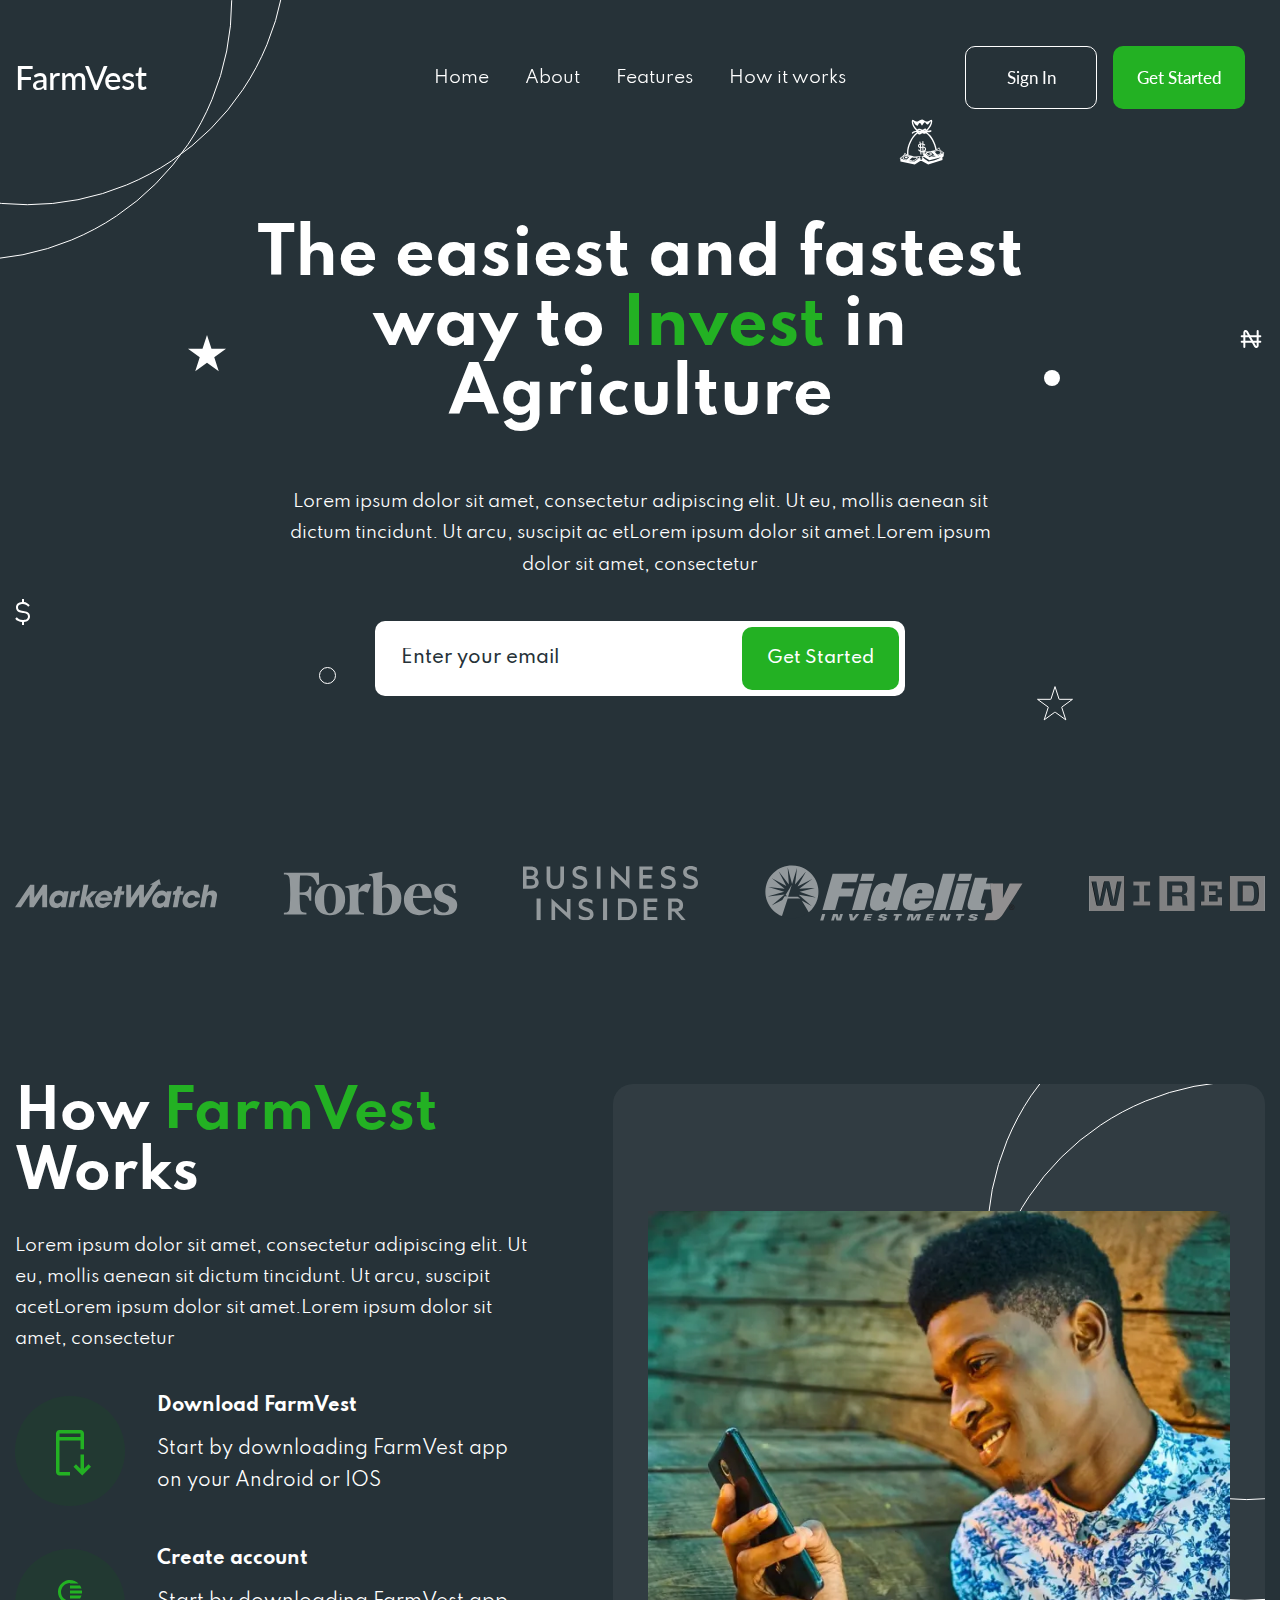
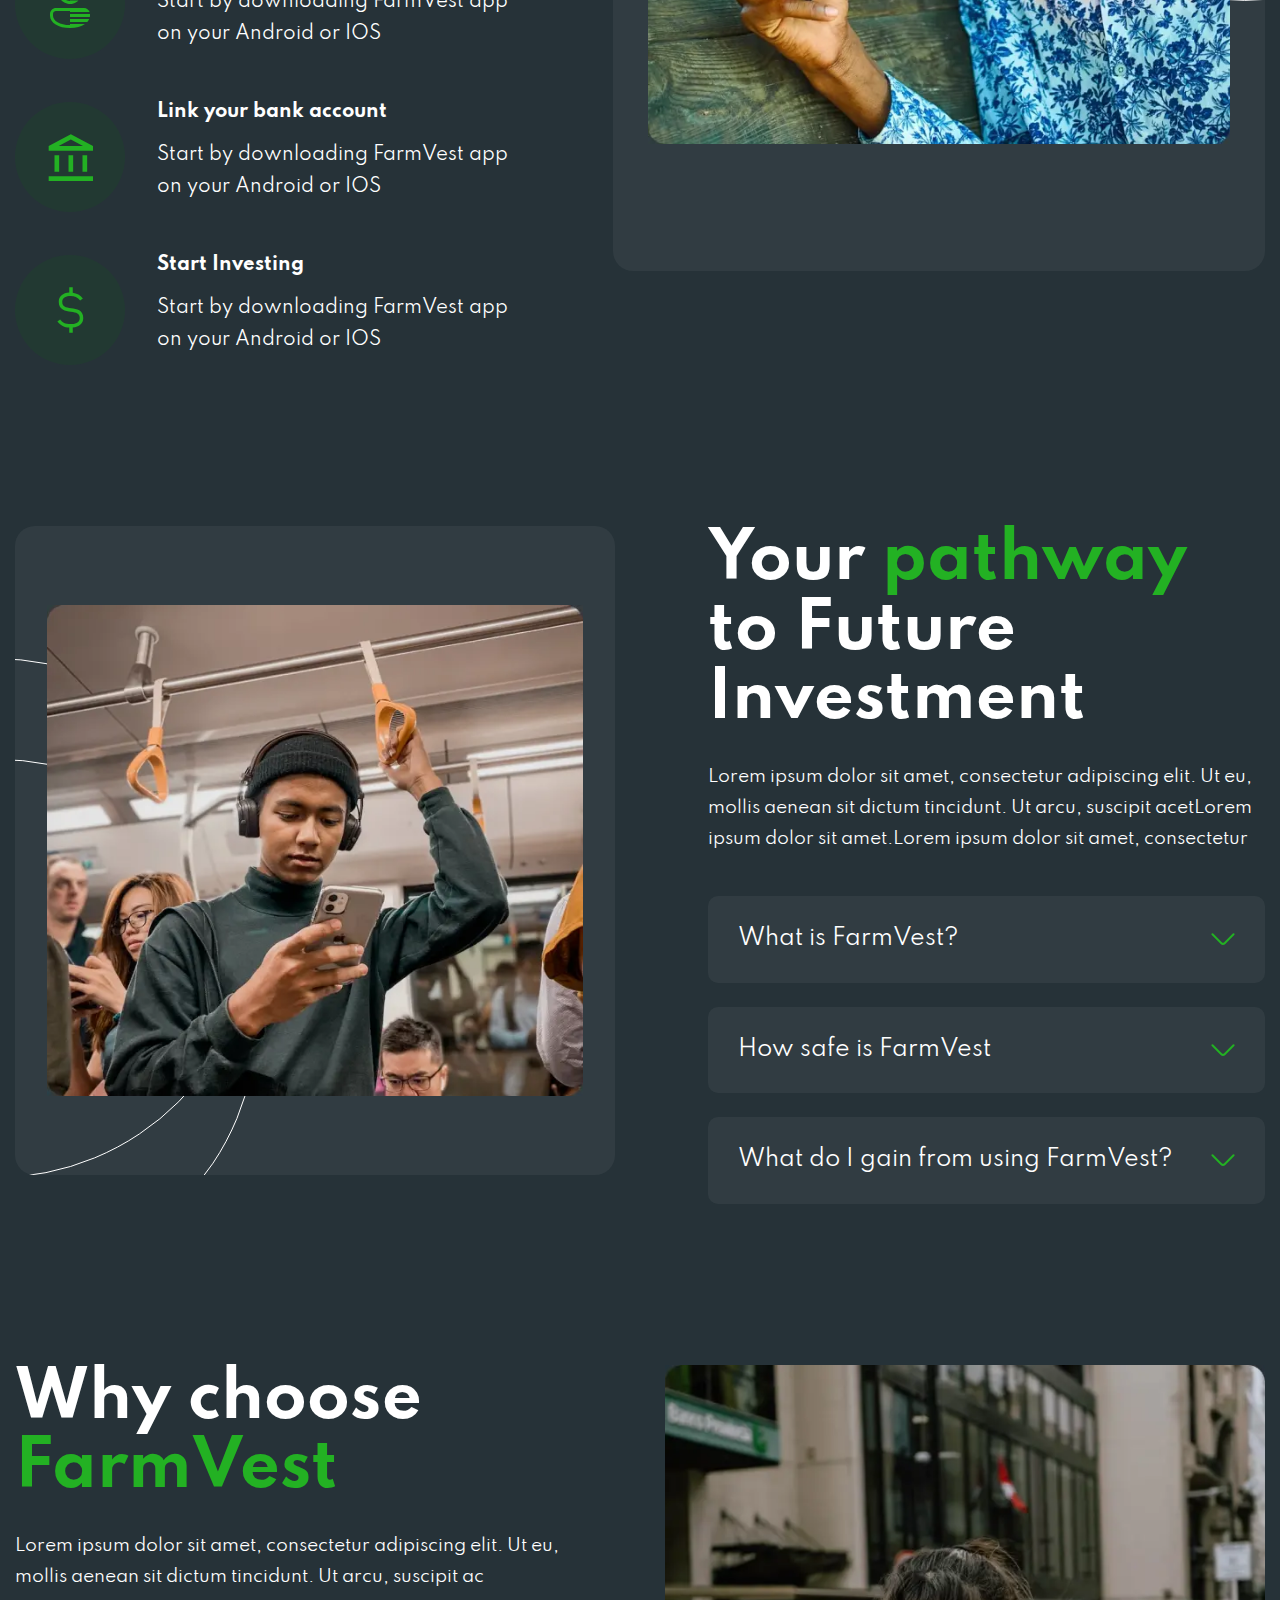
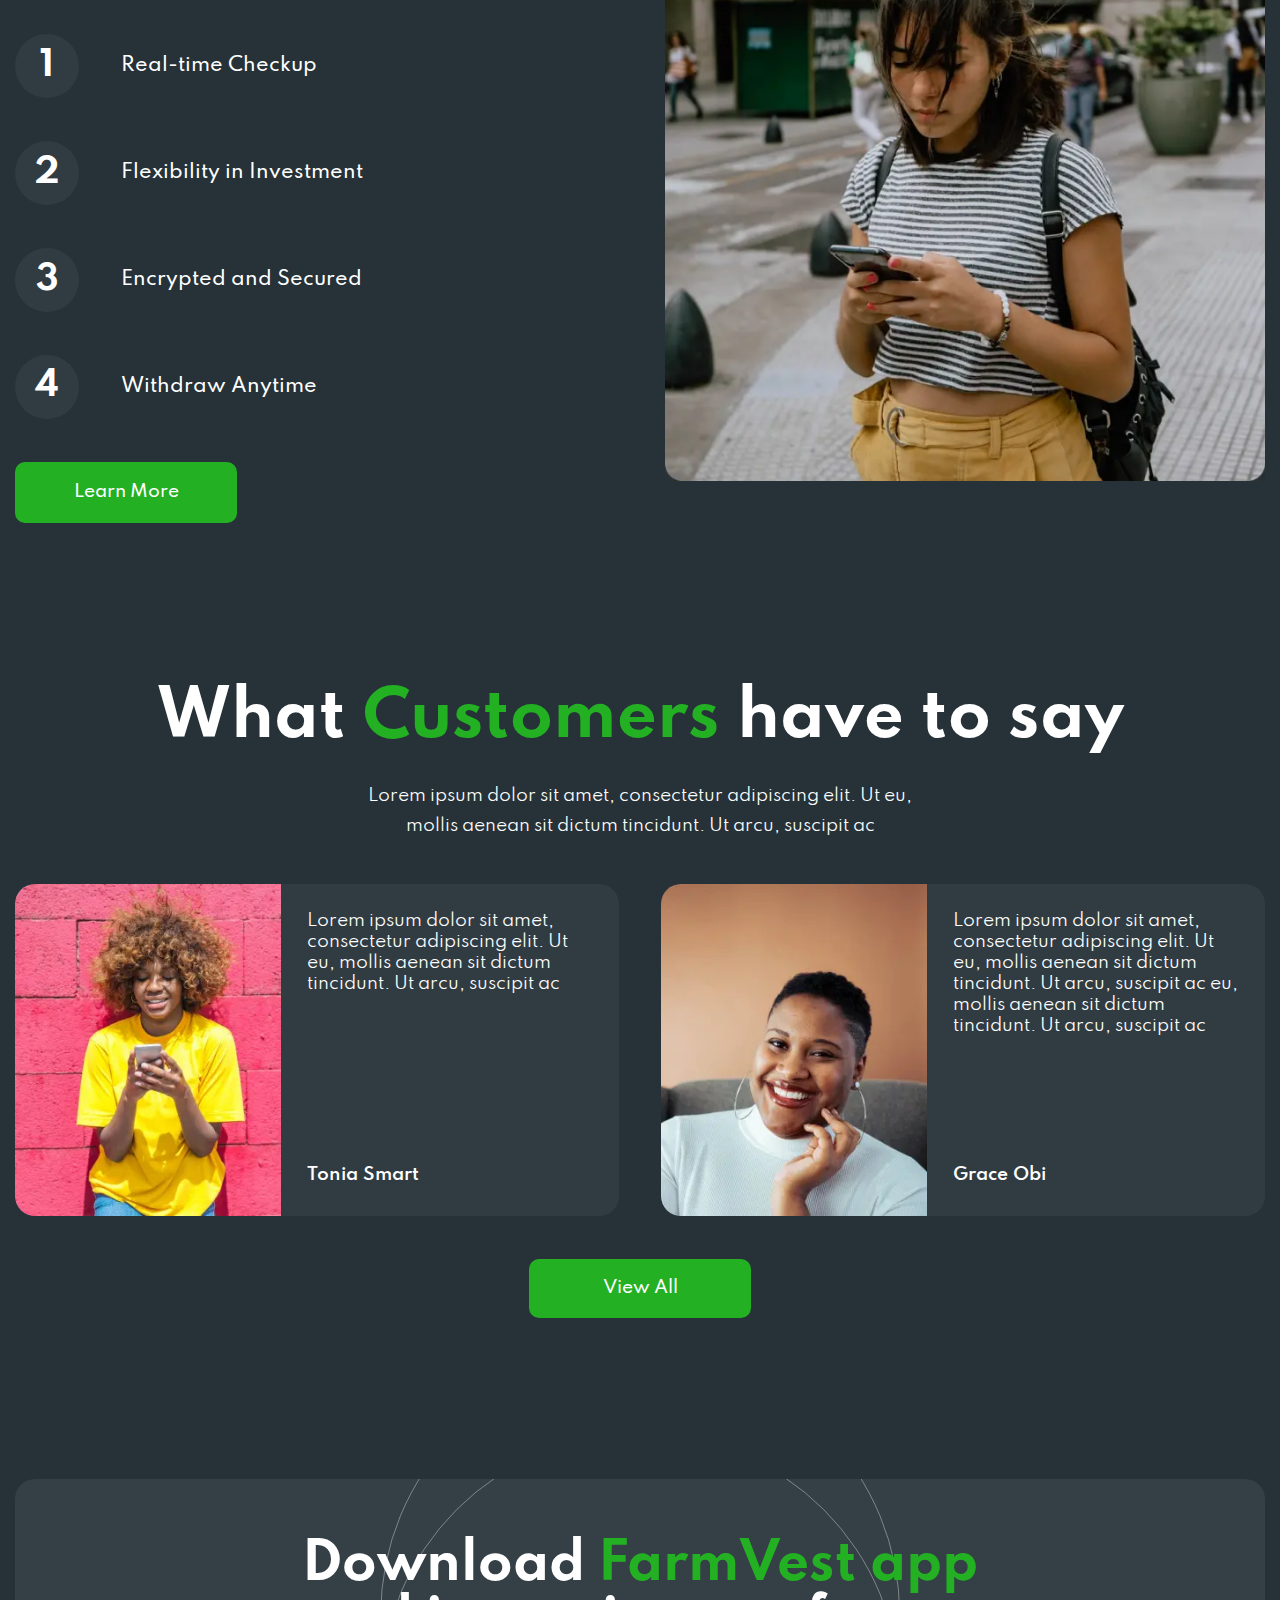
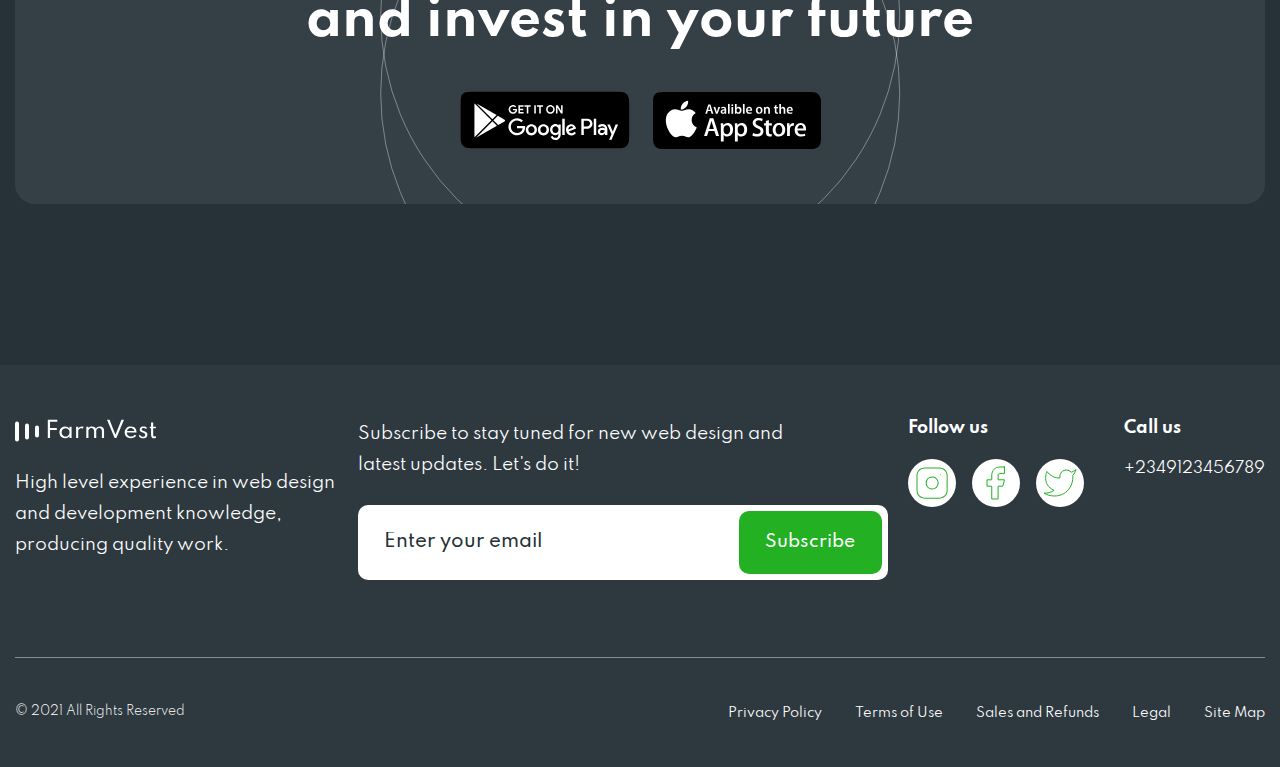
==== home.html @ 4eef8a1d "push site" ====
<!DOCTYPE html>
<html lang="ru">

<head>
	<title>Главная</title>
	<meta charset="UTF-8">
	<meta name="format-detection" content="telephone=no">
	<meta name="theme-color" content="#263238">
	<!-- <link rel="stylesheet" title="theme" href="?_v=20220728124717"> -->
	<link rel="stylesheet" href="css/style.min.css?_v=20220728124717">
	<link rel="shortcut icon" href="">
	<meta name="viewport" content="width=device-width, initial-scale=1.0">
</head>

<body>

	<div class="wrapper">

		<header class="header">
			<div class="header__container-big">
				<a href="" class="header__logo">
					FarmVest
				</a>
				<div class="header__menu menu">
					<nav class="menu__body">
						<ul class="menu__list">
							<li class="menu__item">
								<a href="" class="menu__link">Home</a>
							</li>
							<li class="menu__item">
								<a href="" class="menu__link">About</a>
							</li>
							<li class="menu__item">
								<a href="" class="menu__link">Features</a>
							</li>
							<li class="menu__item">
								<a href="" class="menu__link">How it works</a>
							</li>
						</ul>
					</nav>
				</div>
				<div class="header__actions">
					<button type="button" class="header__button button_transparent">Sign In</button>
					<button type="button" class="header__button button">Get Started</button>
					<button type="button" class="menu__icon icon-menu"><span></span></button>
				</div>
			</div>
		</header>

		<main class="page">
			<section class="page__main main-block">
				<div class="main-block__container-big">
					<div class="main-block__container">
						<div class="main-block__content">
							<h1 class="main-block__title title">The easiest and fastest way to <span>Invest</span> in
								Agriculture</h1>
							<p class="main-block__text text">Lorem ipsum dolor sit amet, consectetur adipiscing elit. Ut eu,
								mollis
								aenean sit dictum tincidunt. Ut arcu, suscipit ac
								etLorem ipsum dolor sit amet.Lorem ipsum dolor sit amet, consectetur</p>
							<div class="main-block__form">
								<form action="#" class="form">
									<input autocomplete="off" type="email" name="form[]" data-error="Error" placeholder="Enter your email" class="form__input">
									<button type="submit" class="form__button button">Get Started</button>
								</form>
							</div>
						</div>
						<div class="main-block__icons icons-main-block">
							<div class="icons-main-block__item icons-main-block__item_1">
								<img src="img/main-block/icons/dollar.svg" alt="icon">
							</div>
							<div class="icons-main-block__item icons-main-block__item_2">
								<img src="img/main-block/icons/star.svg" alt="icon">
							</div>
							<div class="icons-main-block__item icons-main-block__item_3">
								<img src="img/main-block/icons/ellipse.svg" alt="icon">
							</div>
							<div class="icons-main-block__item icons-main-block__item_4">
								<img src="img/main-block/icons/money-bag.svg" alt="icon">
							</div>
							<div class="icons-main-block__item icons-main-block__item_5">
								<img src="img/main-block/icons/ellipse2.svg" alt="icon">
							</div>
							<div class="icons-main-block__item icons-main-block__item_6">
								<img src="img/main-block/icons/star2.svg" alt="icon">
							</div>
							<div class="icons-main-block__item icons-main-block__item_7">
								<img src="img/main-block/icons/currency-naira.svg" alt="icon">
							</div>
						</div>
					</div>
				</div>
			</section>

			<section class="page__partners partners">
				<div class="partners__container-big">
					<div class="partners__container">
						<div class="partners__item">
							<img src="img/main-block/partners/01.svg" alt="partner-1" class="partners__image">
						</div>
						<div class="partners__item">
							<img src="img/main-block/partners/02.svg" alt="partner-2" class="partners__image">
						</div>
						<div class="partners__item">
							<img src="img/main-block/partners/03.svg" alt="partner-3" class="partners__image">
						</div>
						<div class="partners__item">
							<img src="img/main-block/partners/04.svg" alt="partner-4" class="partners__image">
						</div>
						<div class="partners__item">
							<img src="img/main-block/partners/05.svg" alt="partner-5" class="partners__image">
						</div>
					</div>
				</div>
			</section>

			<section class="page__how how">
				<div class="how__container-big">
					<div class="how__container">
						<div class="how__content">
							<h2 class="how__title title">How <span>FarmVest</span> Works</h2>
							<p class="how__text text">Lorem ipsum dolor sit amet, consectetur adipiscing elit. Ut eu, mollis
								aenean sit dictum tincidunt. Ut arcu, suscipit acetLorem ipsum dolor sit amet.Lorem ipsum dolor
								sit
								amet, consectetur</p>
							<div class="how__steps steps-how">
								<div class="steps-how__item">
									<div class="steps-how__icon">
										<img class="steps-how__image" src="img/main-block/how-icons/how-icons-01.svg" alt="">
									</div>
									<div class="steps-how__body">
										<h3 class="steps-how__title">
											Download FarmVest
										</h3>
										<p class="steps-how__text">
											Start by downloading FarmVest app
											on your Android or IOS
										</p>
									</div>
								</div>
								<div class="steps-how__item">
									<div class="steps-how__icon">
										<img class="steps-how__image" src="img/main-block/how-icons/how-icons-02.svg" alt="">
									</div>
									<div class="steps-how__body">
										<h3 class="steps-how__title">
											Create account
										</h3>
										<p class="steps-how__text">
											Start by downloading FarmVest app
											on your Android or IOS
										</p>
									</div>
								</div>
								<div class="steps-how__item">
									<div class="steps-how__icon">
										<img class="steps-how__image" src="img/main-block/how-icons/how-icons-03.svg" alt="">
									</div>
									<div class="steps-how__body">
										<h3 class="steps-how__title">
											Link your bank account
										</h3>
										<p class="steps-how__text">
											Start by downloading FarmVest app
											on your Android or IOS
										</p>
									</div>
								</div>
								<div class="steps-how__item">
									<div class="steps-how__icon">
										<img class="steps-how__image" src="img/main-block/how-icons/how-icons-04.svg" alt="">
									</div>
									<div class="steps-how__body">
										<h3 class="steps-how__title">
											Start Investing
										</h3>
										<p class="steps-how__text">
											Start by downloading FarmVest app
											on your Android or IOS
										</p>
									</div>
								</div>
							</div>
						</div>

						<div class="how__image image-block">
							<div class="image-block__item">
								<picture><source srcset="img/main-block/how-icons/how-card.webp" type="image/webp"><img class="image-block__image" src="img/main-block/how-icons/how-card.jpg" alt="how-immage"></picture>
							</div>
						</div>
					</div>
				</div>
			</section>


			<section class="page__pathway pathway">
				<div class="pathway__container-big">
					<div class="pathway__container">

						<div class="pathway__image image-block-2">
							<div class="image-block-2__item">
								<picture><source srcset="img/main-block/pathway/pathway-card.webp" type="image/webp"><img class="image-block-2__image" src="img/main-block/pathway/pathway-card.jpg" alt="pathway-immage"></picture>
							</div>
						</div>

						<div class="pathway__content">
							<h2 class="pathway__title title">Your <span>pathway</span> to Future Investment</h2>
							<p class="pathway__text text">Lorem ipsum dolor sit amet, consectetur adipiscing elit. Ut eu,
								mollis
								aenean sit dictum tincidunt. Ut arcu, suscipit acetLorem ipsum dolor sit amet.Lorem ipsum dolor
								sit
								amet, consectetur</p>
							<div class="pathway__spollers spollers-pathway">

								<div class="spollers-pathway__item">
									<button type="button" class="spollers-pathway__title">What is FarmVest?</button>
									<div class="spollers-pathway__body">
										Lorem ipsum dolor, sit amet consectetur adipisicing elit. Aperiam ratione enim
										perspiciatis incidunt repudiandae distinctio eos laboriosam sapiente earum ipsum deserunt
										tempora, quia quam omnis beatae dolorum reprehenderit iste laudantium. Lorem ipsum dolor, sit amet consectetur adipisicing elit. Ratione obcaecati sequi in ut illo modi enim expedita explicabo quisquam fuga adipisci ullam provident sapiente, commodi quibusdam! Rerum voluptates at natus?
									</div>
								</div>

								<div class="spollers-pathway__item">
									<button type="button" class="spollers-pathway__title">How safe is
										FarmVest</button>
									<div class="spollers-pathway__body">
										Lorem ipsum dolor, sit amet consectetur adipisicing elit. Aperiam ratione enim
										perspiciatis incidunt repudiandae distinctio eos laboriosam sapiente earum ipsum deserunt
										tempora, quia quam omnis beatae dolorum reprehenderit iste laudantium.
									</div>
								</div>

								<div class="spollers-pathway__item">
									<button type="button" class="spollers-pathway__title">What do I gain from using
										FarmVest?</button>
									<div class="spollers-pathway__body">
										Lorem ipsum dolor, sit amet consectetur adipisicing elit. Aperiam ratione enim
										perspiciatis incidunt repudiandae distinctio eos laboriosam sapiente earum ipsum deserunt
										tempora, quia quam omnis beatae dolorum reprehenderit iste laudantium.
									</div>
								</div>
							</div>
						</div>
					</div>
				</div>
			</section>

			<section class="page__why why">
				<div class="why__container-big">
					<div class="why__container">
						<div class="why__content">
							<h2 class="why__title title">Why choose <span>FarmVest</span></h2>
							<p class="why__text text">Lorem ipsum dolor sit amet, consectetur adipiscing elit. Ut eu, mollis
								aenean sit dictum tincidunt. Ut arcu, suscipit ac</p>
							<ol class="why__figures figures">
								<li class="figures__item">Real-time Checkup</li>
								<li class="figures__item">Flexibility in Investment</li>
								<li class="figures__item">Encrypted and Secured</li>
								<li class="figures__item">Withdraw Anytime</li>
							</ol>
							<a href="" class="why__button button">Learn More</a>
						</div>
						<div class="why__image image-block_without">
							<picture><source srcset="img/main-block/choose/choose-card.webp" type="image/webp"><img class="image-block__image" src="img/main-block/choose/choose-card.jpg" alt="why-choose"></picture>
						</div>
					</div>
				</div>
			</section>

			<section class="page__customers customers">
				<div class="customers__container-big">
					<div class="customers__container">
						<h2 class="customers__title title">What <span>Customers</span> have to say</h2>
						<p class="customers__text text">Lorem ipsum dolor sit amet, consectetur adipiscing elit. Ut eu,
							mollis aenean sit dictum tincidunt. Ut arcu, suscipit ac</p>
						<div class="customers__items">
							<div class="customers__item item-customers">
								<div class="item-customers__picture">
									<picture><source srcset="img/main-block/customers/customers-image01.webp" type="image/webp"><img class="item-customers__image" src="img/main-block/customers/customers-image01.jpg" alt="customers-image"></picture>
								</div>
								<div class="item-customers__body">
									<p class="item-customers__text">Lorem ipsum dolor sit amet, consectetur adipiscing elit. Ut
										eu,
										mollis aenean sit dictum tincidunt. Ut arcu, suscipit ac</p>
									<cite class="item-customers__name text">Tonia Smart</cite>
								</div>
							</div>
							<div class="customers__item item-customers">
								<div class="item-customers__picture">
									<picture><source srcset="img/main-block/customers/customers-image02.webp" type="image/webp"><img class="item-customers__image" src="img/main-block/customers/customers-image02.jpg" alt="customers-image"></picture>
								</div>
								<div class="item-customers__body">
									<p class="item-customers__text">Lorem ipsum dolor sit amet, consectetur adipiscing elit. Ut
										eu, mollis aenean sit dictum tincidunt. Ut arcu, suscipit ac
										eu,
										mollis aenean sit dictum tincidunt. Ut arcu, suscipit ac</p>
									<cite class="item-customers__name text">Grace Obi</cite>
								</div>
							</div>
						</div>
						<a href="" class="customers__button button">View All</a>
					</div>
				</div>
			</section>

			<section class="page__download download">
				<div class="download__container-big">
					<div class="download__container">
						<div class="download__body">
							<h2 class="download__title title">Download <span>FarmVest app</span> and invest in your future</h2>
							<div class="download__apps">
								<div class="download__app app">
									<a href="" class="app__link"><img class="app__image" src="img/main-block/download/apple-store.svg" alt="apple-store"></a>
								</div>
								<div class="download__app app">
									<a href="" class="app__link"><img class="app__image" src="img/main-block/download/play-store.svg" alt="play-store"></a>
								</div>
							</div>
						</div>
					</div>
				</div>
			</section>
		</main>

		<footer class="footer">
			<div class="footer__container-big">
				<div class="footer__top top-footer">
					<div class="top-footer__info">
						<a href="" class="top-footer__logo">
							<img class="top-footer__image" src="img/footer/Logo.svg" alt="Logo">
						</a>
						<p class="top-footer__text text">High level experience in web design and development knowledge,
							producing quality work.</p>
					</div>
					<div class="top-footer__form footer-form">
						<p class="footer-form__text text">Subscribe to stay tuned for new web design and latest updates. Let's do
							it!</p>
						<form action="#" class="form">
							<input autocomplete="off" type="email" name="form[]" data-error="Error" placeholder="Enter your email" class="form__input">
							<button type="submit" class="form__button button">Subscribe</button>
						</form>
					</div>
					<div class="top-footer__contacts">
						<div class="top-footer__social social">
							<div class="social__label">Follow us</div>
							<div class="social__items">
								<a href="" class="social__item">
									<img class="social__image" src="img/footer/instagram.svg" alt="instagram">
								</a>
								<a href="" class="social__item">
									<img class="social__image" src="img/footer/fb.svg" alt="facebook">
								</a>
								<a href="" class="social__item">
									<img class="social__image" src="img/footer/tw.svg" alt="twitter">
								</a>
							</div>
						</div>
						<div class="top-footer__call call">
							<div class="call__label ">Call us</div>
							<a href="tel:+2349123456789" class="call__phone">+2349123456789</a>
						</div>
					</div>
				</div>
				<div class="footer__bottom">
					<p class="footer__copy text">© 2021 All Rights Reserved</p>
					<nav class="footer__nav nav">
						<ul class="nav__list">
							<li class="nav__item">
								<a href="" class="nav__link">Privacy Policy</a>
							</li>
							<li class="nav__item">
								<a href="" class="nav__link">Terms of Use</a>
							</li>
							<li class="nav__item">
								<a href="" class="nav__link">Sales and Refunds</a>
							</li>
							<li class="nav__item">
								<a href="" class="nav__link">Legal</a>
							</li>
							<li class="nav__item">
								<a href="" class="nav__link">Site Map</a>
							</li>
						</ul>
					</nav>
				</div>
			</div>
		</footer>

	</div>

	<script src="js/app.min.js?_v=20220728124717"></script>

</body>

</html>
---- css/style.min.css ----
@charset "UTF-8";@import url(https://fonts.googleapis.com/css?family=Lato:regular,500&display=swap);@font-face{font-family:Spartan;font-display:swap;src:url(../fonts/Spartan-Bold.woff2) format("woff2"),url(../fonts/Spartan-Bold.woff) format("woff");font-weight:700;font-style:normal}@font-face{font-family:Spartan;font-display:swap;src:url(../fonts/Spartan-Light.woff2) format("woff2"),url(../fonts/Spartan-Light.woff) format("woff");font-weight:300;font-style:normal}@font-face{font-family:Spartan;font-display:swap;src:url(../fonts/Spartan-Medium.woff2) format("woff2"),url(../fonts/Spartan-Medium.woff) format("woff");font-weight:500;font-style:normal}@font-face{font-family:Spartan;font-display:swap;src:url(../fonts/Spartan-Regular.woff2) format("woff2"),url(../fonts/Spartan-Regular.woff) format("woff");font-weight:400;font-style:normal}@font-face{font-family:Spartan;font-display:swap;src:url(../fonts/Spartan-SemiBold.woff2) format("woff2"),url(../fonts/Spartan-SemiBold.woff) format("woff");font-weight:600;font-style:normal}*{padding:0;margin:0;border:0}*,:after,:before{-webkit-box-sizing:border-box;box-sizing:border-box}body,html{height:100%;min-width:320px}body{color:#fff;line-height:1;font-family:Spartan;font-size:1.125rem;-ms-text-size-adjust:100%;-moz-text-size-adjust:100%;-webkit-text-size-adjust:100%;-webkit-font-smoothing:antialiased;-moz-osx-font-smoothing:grayscale}button,input,textarea{font-family:Spartan;font-size:inherit}button{cursor:pointer;color:inherit;background-color:inherit}a{color:inherit}a:link,a:visited{text-decoration:none}a:hover{text-decoration:none}ul li{list-style:none}img{vertical-align:top}h1,h2,h3,h4,h5,h6{font-weight:inherit;font-size:inherit}body{background:#263238}.lock body{overflow:hidden;-ms-touch-action:none;touch-action:none}.wrapper{min-height:100%;display:-webkit-box;display:-ms-flexbox;display:flex;-webkit-box-orient:vertical;-webkit-box-direction:normal;-ms-flex-direction:column;flex-direction:column;overflow:hidden}.wrapper>main{-webkit-box-flex:1;-ms-flex:1 1 auto;flex:1 1 auto}.wrapper>*{min-width:0}[class*=__container]{max-width:88.75rem;-webkit-box-sizing:content-box;box-sizing:content-box;margin:0 auto}[class*=__container-big]{max-width:101.25rem;-webkit-box-sizing:content-box;box-sizing:content-box;margin:0 auto;padding:0 .9375rem}[class*=-ibg]{position:relative}[class*=-ibg] img{position:absolute;width:100%;height:100%;top:0;left:0;-o-object-fit:cover;object-fit:cover}[class*=-ibg_contain] img{-o-object-fit:contain;object-fit:contain}.title{font-weight:700;font-size:4.375rem;line-height:1.125}@supports (font-size:clamp(2.5rem ,2.0488721805rem + 2.2556390977vw ,4.375rem)){.title{font-size:clamp(2.5rem ,2.0488721805rem + 2.2556390977vw ,4.375rem)}}@supports not (font-size:clamp(2.5rem ,2.0488721805rem + 2.2556390977vw ,4.375rem)){.title{font-size:calc(2.5rem + 1.875 * (100vw - 20rem)/ 83.125)}}.title span{color:#23b123}.text{font-weight:400;line-height:177%}@supports (font-size:clamp(1rem ,0.969924812rem + 0.1503759398vw ,1.125rem)){.text{font-size:clamp(1rem ,.969924812rem + .1503759398vw ,1.125rem)}}@supports not (font-size:clamp(1rem ,0.969924812rem + 0.1503759398vw ,1.125rem)){.text{font-size:calc(1rem + .125 * (100vw - 20rem)/ 83.125)}}.button{display:inline-block;text-align:center;font-weight:500;background-color:#23b123;padding:21px;min-width:8.875rem;border-radius:.625rem;-webkit-transition:all .3s ease 0s;-o-transition:all .3s ease 0s;transition:all .3s ease 0s}@supports (font-size:clamp(0.875rem ,0.8148496241rem + 0.3007518797vw ,1.125rem)){.button{font-size:clamp(.875rem ,.8148496241rem + .3007518797vw ,1.125rem)}}@supports not (font-size:clamp(0.875rem ,0.8148496241rem + 0.3007518797vw ,1.125rem)){.button{font-size:calc(.875rem + .25 * (100vw - 20rem)/ 83.125)}}@supports (min-width:clamp(6.25rem ,3.2501674057rem + 6.2498139936vw ,8.875rem)){.button{min-width:clamp(6.25rem ,3.2501674057rem + 6.2498139936vw ,8.875rem)}}@supports not (min-width:clamp(6.25rem ,3.2501674057rem + 6.2498139936vw ,8.875rem)){.button{min-width:calc(6.25rem + 2.625 * (100vw - 47.99875rem)/ 42.00125)}}.button:hover{background-color:#299529}.button_transparent{display:inline-block;min-width:8.875rem;border-radius:.625rem;padding:1.25rem 0;border:1px solid #fff;background-color:transparent}@supports (font-size:clamp(0.875rem ,0.8148496241rem + 0.3007518797vw ,1.125rem)){.button_transparent{font-size:clamp(.875rem ,.8148496241rem + .3007518797vw ,1.125rem)}}@supports not (font-size:clamp(0.875rem ,0.8148496241rem + 0.3007518797vw ,1.125rem)){.button_transparent{font-size:calc(.875rem + .25 * (100vw - 20rem)/ 83.125)}}@supports (min-width:clamp(6.25rem ,3.2501674057rem + 6.2498139936vw ,8.875rem)){.button_transparent{min-width:clamp(6.25rem ,3.2501674057rem + 6.2498139936vw ,8.875rem)}}@supports not (min-width:clamp(6.25rem ,3.2501674057rem + 6.2498139936vw ,8.875rem)){.button_transparent{min-width:calc(6.25rem + 2.625 * (100vw - 47.99875rem)/ 42.00125)}}.button_transparent:hover{background-color:#fff;color:#23b123}.form{background:#fff;border-radius:10px;display:-webkit-box;display:-ms-flexbox;display:flex;padding:.375rem;gap:.625rem}.form__input{-webkit-box-flex:1;-ms-flex:1 1 auto;flex:1 1 auto;padding:0 1.25rem;font-weight:500;color:#263238;outline:0}.form__input::-webkit-input-placeholder{color:#263238;font-weight:500}.form__input::-moz-placeholder{color:#263238;font-weight:500}.form__input:-ms-input-placeholder{color:#263238;font-weight:500}.form__input::-ms-input-placeholder{color:#263238;font-weight:500}.form__input::placeholder{color:#263238;font-weight:500}.form__button{font-weight:500;line-height:111%;padding:1.375rem 1.5625rem;min-width:10.1875rem;font-size:1.125rem}@supports (font-size:clamp(0.875rem ,0.8148496241rem + 0.3007518797vw ,1.125rem)){.form__button{font-size:clamp(.875rem ,.8148496241rem + .3007518797vw ,1.125rem)}}@supports not (font-size:clamp(0.875rem ,0.8148496241rem + 0.3007518797vw ,1.125rem)){.form__button{font-size:calc(.875rem + .25 * (100vw - 20rem)/ 83.125)}}@supports (min-width:clamp(5.625rem ,4.5272556391rem + 5.4887218045vw ,10.1875rem)){.form__button{min-width:clamp(5.625rem ,4.5272556391rem + 5.4887218045vw ,10.1875rem)}}@supports not (min-width:clamp(5.625rem ,4.5272556391rem + 5.4887218045vw ,10.1875rem)){.form__button{min-width:calc(5.625rem + 4.5625 * (100vw - 20rem)/ 83.125)}}.icon-menu{display:none}.header{z-index:50;position:fixed;top:0;left:0;width:100%;-webkit-transition:all .3s ease 0s;-o-transition:all .3s ease 0s;transition:all .3s ease 0s}@supports (padding-top:clamp(0.625rem ,-0.1268796992rem + 3.7593984962vw ,3.75rem)){.header{padding-top:clamp(.625rem ,-.1268796992rem + 3.7593984962vw ,3.75rem)}}@supports not (padding-top:clamp(0.625rem ,-0.1268796992rem + 3.7593984962vw ,3.75rem)){.header{padding-top:calc(.625rem + 3.125 * (100vw - 20rem)/ 83.125)}}@supports (padding-bottom:clamp(0.625rem ,-0.1268796992rem + 3.7593984962vw ,3.75rem)){.header{padding-bottom:clamp(.625rem ,-.1268796992rem + 3.7593984962vw ,3.75rem)}}@supports not (padding-bottom:clamp(0.625rem ,-0.1268796992rem + 3.7593984962vw ,3.75rem)){.header{padding-bottom:calc(.625rem + 3.125 * (100vw - 20rem)/ 83.125)}}.header.header-scroll{padding-top:.9375rem;padding-bottom:.9375rem;background-color:rgba(34,43,47,.9921568627)}.header__container-big{display:-ms-grid;display:grid;-ms-grid-columns:18.75rem 1fr 18.75rem;grid-template-columns:18.75rem 1fr 18.75rem;-webkit-box-align:center;-ms-flex-align:center;align-items:center}.header__logo{font-family:Lato;font-weight:500;font-size:2.25rem;line-height:1.194}@supports (font-size:clamp(1.5625rem ,1.3970864662rem + 0.8270676692vw ,2.25rem)){.header__logo{font-size:clamp(1.5625rem ,1.3970864662rem + .8270676692vw ,2.25rem)}}@supports not (font-size:clamp(1.5625rem ,1.3970864662rem + 0.8270676692vw ,2.25rem)){.header__logo{font-size:calc(1.5625rem + .6875 * (100vw - 20rem)/ 83.125)}}.header__menu{padding:.625rem;-webkit-box-flex:1;-ms-flex:1 1 auto;flex:1 1 auto}.header__actions{position:relative;z-index:5;display:-webkit-box;display:-ms-flexbox;display:flex;-webkit-box-align:center;-ms-flex-align:center;align-items:center;gap:1rem}.header__button{font-family:Lato}.menu{padding:0 .625rem}.menu__list{display:-webkit-box;display:-ms-flexbox;display:flex;-ms-flex-wrap:wrap;flex-wrap:wrap;-webkit-box-pack:center;-ms-flex-pack:center;justify-content:center;-webkit-box-align:center;-ms-flex-align:center;align-items:center;row-gap:.625rem;-webkit-column-gap:2.75rem;-moz-column-gap:2.75rem;column-gap:2.75rem}@supports (gap:clamp(0.9375rem ,0.5014097744rem + 2.1804511278vw ,2.75rem)){.menu__list{gap:clamp(.9375rem ,.5014097744rem + 2.1804511278vw ,2.75rem)}}@supports not (gap:clamp(0.9375rem ,0.5014097744rem + 2.1804511278vw ,2.75rem)){.menu__list{gap:calc(.9375rem + 1.8125 * (100vw - 20rem)/ 83.125)}}.menu__link{-webkit-transition:color .3s ease 0s;-o-transition:color .3s ease 0s;transition:color .3s ease 0s}@supports (font-size:clamp(1rem ,0.8873239437rem + 0.234741784vw ,1.125rem)){.menu__link{font-size:clamp(1rem ,.8873239437rem + .234741784vw ,1.125rem)}}@supports not (font-size:clamp(1rem ,0.8873239437rem + 0.234741784vw ,1.125rem)){.menu__link{font-size:calc(1rem + .125 * (100vw - 48rem)/ 53.25)}}.menu__link:hover{color:#23b123;text-decoration:underline}.footer{background:rgba(53,64,70,.5)}.footer__bottom{display:-webkit-box;display:-ms-flexbox;display:flex;-webkit-box-pack:justify;-ms-flex-pack:justify;justify-content:space-between;-webkit-box-align:center;-ms-flex-align:center;align-items:center;gap:1.25rem}@supports (padding-top:clamp(0.9375rem ,0.3209586466rem + 3.0827067669vw ,3.5rem)){.footer__bottom{padding-top:clamp(.9375rem ,.3209586466rem + 3.0827067669vw ,3.5rem)}}@supports not (padding-top:clamp(0.9375rem ,0.3209586466rem + 3.0827067669vw ,3.5rem)){.footer__bottom{padding-top:calc(.9375rem + 2.5625 * (100vw - 20rem)/ 83.125)}}@supports (padding-bottom:clamp(1.25rem ,0.7086466165rem + 2.7067669173vw ,3.5rem)){.footer__bottom{padding-bottom:clamp(1.25rem ,.7086466165rem + 2.7067669173vw ,3.5rem)}}@supports not (padding-bottom:clamp(1.25rem ,0.7086466165rem + 2.7067669173vw ,3.5rem)){.footer__bottom{padding-bottom:calc(1.25rem + 2.25 * (100vw - 20rem)/ 83.125)}}.footer__copy{font-weight:300;font-size:.75rem;line-height:1.08}.top-footer{display:-ms-grid;display:grid;-webkit-box-pack:center;-ms-flex-pack:center;justify-content:center;-ms-grid-columns:(1fr)[3];grid-template-columns:repeat(3,1fr);-webkit-column-gap:1.25rem;-moz-column-gap:1.25rem;column-gap:1.25rem;border-bottom:1px solid rgba(255,255,255,.42)}@supports (padding-top:clamp(1.25rem ,0.5281954887rem + 3.6090225564vw ,4.25rem)){.top-footer{padding-top:clamp(1.25rem ,.5281954887rem + 3.6090225564vw ,4.25rem)}}@supports not (padding-top:clamp(1.25rem ,0.5281954887rem + 3.6090225564vw ,4.25rem)){.top-footer{padding-top:calc(1.25rem + 3 * (100vw - 20rem)/ 83.125)}}@supports (padding-bottom:clamp(1.25rem ,0.0469924812rem + 6.015037594vw ,6.25rem)){.top-footer{padding-bottom:clamp(1.25rem ,.0469924812rem + 6.015037594vw ,6.25rem)}}@supports not (padding-bottom:clamp(1.25rem ,0.0469924812rem + 6.015037594vw ,6.25rem)){.top-footer{padding-bottom:calc(1.25rem + 5 * (100vw - 20rem)/ 83.125)}}.top-footer__info{max-width:22.1875rem}.top-footer__logo{display:inline-block}.top-footer__logo:not(:last-child){margin-bottom:1.5rem}.top-footer__image{max-width:100%}.top-footer__form{-ms-grid-column-align:center;justify-self:center}.top-footer__contacts{-ms-grid-column-align:end;justify-self:end;display:-webkit-box;display:-ms-flexbox;display:flex}@supports (gap:clamp(1.25rem ,0.8289473684rem + 2.1052631579vw ,3rem)){.top-footer__contacts{gap:clamp(1.25rem ,.8289473684rem + 2.1052631579vw ,3rem)}}@supports not (gap:clamp(1.25rem ,0.8289473684rem + 2.1052631579vw ,3rem)){.top-footer__contacts{gap:calc(1.25rem + 1.75 * (100vw - 20rem)/ 83.125)}}.footer-form__text{max-width:28.125rem}.footer-form__text:not(:last-child){margin-bottom:1.5rem}.social{display:-webkit-box;display:-ms-flexbox;display:flex;-webkit-box-orient:vertical;-webkit-box-direction:normal;-ms-flex-direction:column;flex-direction:column}.social__label{font-weight:700;font-size:1rem;line-height:1.125}.social__label:not(:last-child){margin-bottom:1.5rem}@supports (margin-bottom:clamp(0.9375rem ,0.8021616541rem + 0.6766917293vw ,1.5rem)){.social__label:not(:last-child){margin-bottom:clamp(.9375rem ,.8021616541rem + .6766917293vw ,1.5rem)}}@supports not (margin-bottom:clamp(0.9375rem ,0.8021616541rem + 0.6766917293vw ,1.5rem)){.social__label:not(:last-child){margin-bottom:calc(.9375rem + .5625 * (100vw - 20rem)/ 83.125)}}.social__items{display:-webkit-box;display:-ms-flexbox;display:flex;gap:1rem}.social__item{display:-webkit-box;display:-ms-flexbox;display:flex;-webkit-box-pack:center;-ms-flex-pack:center;justify-content:center;-webkit-box-align:center;-ms-flex-align:center;align-items:center;width:3rem;height:3rem;background:#fff;border-radius:50%}.social__image{max-width:100%}.call__label{font-weight:700;font-size:1rem;line-height:1.125}.call__label:not(:last-child){margin-bottom:1.5rem}@supports (margin-bottom:clamp(0.9375rem ,0.8021616541rem + 0.6766917293vw ,1.5rem)){.call__label:not(:last-child){margin-bottom:clamp(.9375rem ,.8021616541rem + .6766917293vw ,1.5rem)}}@supports not (margin-bottom:clamp(0.9375rem ,0.8021616541rem + 0.6766917293vw ,1.5rem)){.call__label:not(:last-child){margin-bottom:calc(.9375rem + .5625 * (100vw - 20rem)/ 83.125)}}.call__phone{font-size:1rem;line-height:1.187}@supports (font-size:clamp(0.875rem ,0.844924812rem + 0.1503759398vw ,1rem)){.call__phone{font-size:clamp(.875rem ,.844924812rem + .1503759398vw ,1rem)}}@supports not (font-size:clamp(0.875rem ,0.844924812rem + 0.1503759398vw ,1rem)){.call__phone{font-size:calc(.875rem + .125 * (100vw - 20rem)/ 83.125)}}.nav__list{display:-webkit-box;display:-ms-flexbox;display:flex;-webkit-column-gap:2.5rem;-moz-column-gap:2.5rem;column-gap:2.5rem;row-gap:.9375rem;-ms-flex-wrap:wrap;flex-wrap:wrap}@supports ((-moz-column-gap:clamp(0.9375rem ,0.5615601504rem + 1.8796992481vw ,2.5rem)) or (column-gap:clamp(0.9375rem ,0.5615601504rem + 1.8796992481vw ,2.5rem))){.nav__list{-webkit-column-gap:clamp(.9375rem ,.5615601504rem + 1.8796992481vw ,2.5rem);-moz-column-gap:clamp(.9375rem ,.5615601504rem + 1.8796992481vw ,2.5rem);column-gap:clamp(.9375rem ,.5615601504rem + 1.8796992481vw ,2.5rem)}}@supports not ((-moz-column-gap:clamp(0.9375rem ,0.5615601504rem + 1.8796992481vw ,2.5rem)) or (column-gap:clamp(0.9375rem ,0.5615601504rem + 1.8796992481vw ,2.5rem))){.nav__list{-webkit-column-gap:calc(.9375rem + 1.5625 * (100vw - 20rem)/ 83.125);-moz-column-gap:calc(.9375rem + 1.5625 * (100vw - 20rem)/ 83.125);column-gap:calc(.9375rem + 1.5625 * (100vw - 20rem)/ 83.125)}}.nav__link{font-weight:400;font-size:.875rem;line-height:1.14}@supports (font-size:clamp(0.75rem ,0.719924812rem + 0.1503759398vw ,0.875rem)){.nav__link{font-size:clamp(.75rem ,.719924812rem + .1503759398vw ,.875rem)}}@supports not (font-size:clamp(0.75rem ,0.719924812rem + 0.1503759398vw ,0.875rem)){.nav__link{font-size:calc(.75rem + .125 * (100vw - 20rem)/ 83.125)}}.nav__link:hover{text-decoration:underline}.main-block__container-big{position:relative}.main-block__container-big::after,.main-block__container-big::before{content:"";position:absolute;z-index:1;top:0;left:0;pointer-events:none;border-radius:50%;border:1px solid #fff}@supports (width:clamp(21.875rem ,18.3411654135rem + 17.6691729323vw ,36.5625rem)){.main-block__container-big::after,.main-block__container-big::before{width:clamp(21.875rem ,18.3411654135rem + 17.6691729323vw ,36.5625rem)}}@supports not (width:clamp(21.875rem ,18.3411654135rem + 17.6691729323vw ,36.5625rem)){.main-block__container-big::after,.main-block__container-big::before{width:calc(21.875rem + 14.6875 * (100vw - 20rem)/ 83.125)}}@supports (height:clamp(21.875rem ,18.3411654135rem + 17.6691729323vw ,36.5625rem)){.main-block__container-big::after,.main-block__container-big::before{height:clamp(21.875rem ,18.3411654135rem + 17.6691729323vw ,36.5625rem)}}@supports not (height:clamp(21.875rem ,18.3411654135rem + 17.6691729323vw ,36.5625rem)){.main-block__container-big::after,.main-block__container-big::before{height:calc(21.875rem + 14.6875 * (100vw - 20rem)/ 83.125)}}.main-block__container-big::before{-webkit-transform:translate(calc(-50% - 1.75rem),-50%);-ms-transform:translate(calc(-50% - 1.75rem),-50%);transform:translate(calc(-50% - 1.75rem),-50%)}.main-block__container-big::after{content:"";-webkit-transform:translate(calc(-50% + 1.6875rem),calc(-50% - 3.4375rem));-ms-transform:translate(calc(-50% + 1.6875rem),calc(-50% - 3.4375rem));transform:translate(calc(-50% + 1.6875rem),calc(-50% - 3.4375rem))}.main-block__content{position:relative;z-index:2;padding-top:15.625rem;padding-bottom:13.125rem;display:-webkit-box;display:-ms-flexbox;display:flex;-webkit-box-orient:vertical;-webkit-box-direction:normal;-ms-flex-direction:column;flex-direction:column;-webkit-box-align:center;-ms-flex-align:center;align-items:center;-webkit-box-pack:center;-ms-flex-pack:center;justify-content:center;text-align:center}@supports (padding-top:clamp(9.375rem ,7.8712406015rem + 7.5187969925vw ,15.625rem)){.main-block__content{padding-top:clamp(9.375rem ,7.8712406015rem + 7.5187969925vw ,15.625rem)}}@supports not (padding-top:clamp(9.375rem ,7.8712406015rem + 7.5187969925vw ,15.625rem)){.main-block__content{padding-top:calc(9.375rem + 6.25 * (100vw - 20rem)/ 83.125)}}@supports (padding-bottom:clamp(3.75rem ,1.4943609023rem + 11.2781954887vw ,13.125rem)){.main-block__content{padding-bottom:clamp(3.75rem ,1.4943609023rem + 11.2781954887vw ,13.125rem)}}@supports not (padding-bottom:clamp(3.75rem ,1.4943609023rem + 11.2781954887vw ,13.125rem)){.main-block__content{padding-bottom:calc(3.75rem + 9.375 * (100vw - 20rem)/ 83.125)}}.main-block__title{max-width:57.6875rem}.main-block__title:not(:last-child){margin-bottom:4.3125rem}@supports (margin-bottom:clamp(1.5625rem ,0.9008458647rem + 3.3082706767vw ,4.3125rem)){.main-block__title:not(:last-child){margin-bottom:clamp(1.5625rem ,.9008458647rem + 3.3082706767vw ,4.3125rem)}}@supports not (margin-bottom:clamp(1.5625rem ,0.9008458647rem + 3.3082706767vw ,4.3125rem)){.main-block__title:not(:last-child){margin-bottom:calc(1.5625rem + 2.75 * (100vw - 20rem)/ 83.125)}}.main-block__text{max-width:45.3125rem;line-height:180%}.main-block__text:not(:last-child){margin-bottom:3rem}@supports (margin-bottom:clamp(1.25rem ,0.8289473684rem + 2.1052631579vw ,3rem)){.main-block__text:not(:last-child){margin-bottom:clamp(1.25rem ,.8289473684rem + 2.1052631579vw ,3rem)}}@supports not (margin-bottom:clamp(1.25rem ,0.8289473684rem + 2.1052631579vw ,3rem)){.main-block__text:not(:last-child){margin-bottom:calc(1.25rem + 1.75 * (100vw - 20rem)/ 83.125)}}.icons-main-block__item{position:absolute}.icons-main-block__item_1{top:69%;left:.55%}.icons-main-block__item_2{top:38.8%;left:14.6%}.icons-main-block__item_3{top:77.2%;left:24.9%}.icons-main-block__item_4{top:13.7%;right:26.1%}.icons-main-block__item_5{top:42.75%;right:17.2%}.icons-main-block__item_6{top:79.2%;right:16%}.icons-main-block__item_7{top:37.4%;right:1%}.partners__container{display:-webkit-box;display:-ms-flexbox;display:flex;-webkit-box-pack:justify;-ms-flex-pack:justify;justify-content:space-between;-webkit-box-align:center;-ms-flex-align:center;align-items:center;gap:1.875rem;-ms-flex-wrap:wrap;flex-wrap:wrap}@supports (padding-bottom:clamp(3.75rem ,1.6447368421rem + 10.5263157895vw ,12.5rem)){.partners__container{padding-bottom:clamp(3.75rem ,1.6447368421rem + 10.5263157895vw ,12.5rem)}}@supports not (padding-bottom:clamp(3.75rem ,1.6447368421rem + 10.5263157895vw ,12.5rem)){.partners__container{padding-bottom:calc(3.75rem + 8.75 * (100vw - 20rem)/ 83.125)}}.partners__item{text-align:center}.partners__image{max-width:100%}@supports (padding-bottom:clamp(3.75rem ,1.6447368421rem + 10.5263157895vw ,12.5rem)){.how{padding-bottom:clamp(3.75rem ,1.6447368421rem + 10.5263157895vw ,12.5rem)}}@supports not (padding-bottom:clamp(3.75rem ,1.6447368421rem + 10.5263157895vw ,12.5rem)){.how{padding-bottom:calc(3.75rem + 8.75 * (100vw - 20rem)/ 83.125)}}.how__container{display:-ms-grid;display:grid;row-gap:2.1875rem}@supports (padding-right:clamp(1.5625rem ,-8.5776869159rem + 16.3551401869vw ,5.9375rem)){.how__content{padding-right:clamp(1.5625rem ,-8.5776869159rem + 16.3551401869vw ,5.9375rem)}}@supports not (padding-right:clamp(1.5625rem ,-8.5776869159rem + 16.3551401869vw ,5.9375rem)){.how__content{padding-right:calc(1.5625rem + 4.375 * (100vw - 62rem)/ 26.75)}}.how__title{font-size:4rem;line-height:1.125}@supports (font-size:clamp(1.5625rem ,0.9760338346rem + 2.9323308271vw ,4rem)){.how__title{font-size:clamp(1.5625rem ,.9760338346rem + 2.9323308271vw ,4rem)}}@supports not (font-size:clamp(1.5625rem ,0.9760338346rem + 2.9323308271vw ,4rem)){.how__title{font-size:calc(1.5625rem + 2.4375 * (100vw - 20rem)/ 83.125)}}.how__title:not(:last-child){margin-bottom:2rem}@supports (margin-bottom:clamp(0.9375rem ,0.6818609023rem + 1.2781954887vw ,2rem)){.how__title:not(:last-child){margin-bottom:clamp(.9375rem ,.6818609023rem + 1.2781954887vw ,2rem)}}@supports not (margin-bottom:clamp(0.9375rem ,0.6818609023rem + 1.2781954887vw ,2rem)){.how__title:not(:last-child){margin-bottom:calc(.9375rem + 1.0625 * (100vw - 20rem)/ 83.125)}}.how__text{line-height:177%}.how__text:not(:last-child){margin-bottom:3rem}@supports (margin-bottom:clamp(1.5625rem ,1.2166353383rem + 1.7293233083vw ,3rem)){.how__text:not(:last-child){margin-bottom:clamp(1.5625rem ,1.2166353383rem + 1.7293233083vw ,3rem)}}@supports not (margin-bottom:clamp(1.5625rem ,1.2166353383rem + 1.7293233083vw ,3rem)){.how__text:not(:last-child){margin-bottom:calc(1.5625rem + 1.4375 * (100vw - 20rem)/ 83.125)}}.steps-how{display:-webkit-box;display:-ms-flexbox;display:flex;-webkit-box-orient:vertical;-webkit-box-direction:normal;-ms-flex-direction:column;flex-direction:column}@supports (row-gap:clamp(1.875rem ,1.6043233083rem + 1.3533834586vw ,3rem)){.steps-how{row-gap:clamp(1.875rem ,1.6043233083rem + 1.3533834586vw ,3rem)}}@supports not (row-gap:clamp(1.875rem ,1.6043233083rem + 1.3533834586vw ,3rem)){.steps-how{row-gap:calc(1.875rem + 1.125 * (100vw - 20rem)/ 83.125)}}.steps-how__item{display:-webkit-box;display:-ms-flexbox;display:flex;-webkit-box-align:start;-ms-flex-align:start;align-items:flex-start;gap:2rem}.steps-how__icon{-webkit-box-flex:0;-ms-flex:0 0 6.875rem;flex:0 0 6.875rem;display:-webkit-box;display:-ms-flexbox;display:flex;-webkit-box-align:center;-ms-flex-align:center;align-items:center;-webkit-box-pack:center;-ms-flex-pack:center;justify-content:center;border-radius:50%;height:6.875rem;background:rgba(0,128,0,.1)}.steps-how__title{font-weight:700;font-size:20px;line-height:1.1}@supports (font-size:clamp(0.875rem ,0.7847744361rem + 0.4511278195vw ,1.25rem)){.steps-how__title{font-size:clamp(.875rem ,.7847744361rem + .4511278195vw ,1.25rem)}}@supports not (font-size:clamp(0.875rem ,0.7847744361rem + 0.4511278195vw ,1.25rem)){.steps-how__title{font-size:calc(.875rem + .375 * (100vw - 20rem)/ 83.125)}}.steps-how__title:not(:last-child){margin-bottom:1rem}.steps-how__text{line-height:180%}.steps-how:not(:last-child){margin-bottom:.5rem}.image-block{-ms-flex-item-align:start;-ms-grid-row-align:start;align-self:start;display:-webkit-box;display:-ms-flexbox;display:flex;-webkit-box-pack:center;-ms-flex-pack:center;justify-content:center;-webkit-box-align:center;-ms-flex-align:center;align-items:center;border-radius:1.25rem;background:rgba(255,255,255,.05);position:relative;overflow:hidden}@supports (padding-top:clamp(1.5625rem ,-0.5578007519rem + 10.6015037594vw ,10.375rem)){.image-block{padding-top:clamp(1.5625rem ,-.5578007519rem + 10.6015037594vw ,10.375rem)}}@supports not (padding-top:clamp(1.5625rem ,-0.5578007519rem + 10.6015037594vw ,10.375rem)){.image-block{padding-top:calc(1.5625rem + 8.8125 * (100vw - 20rem)/ 83.125)}}@supports (padding-bottom:clamp(1.5625rem ,-0.5578007519rem + 10.6015037594vw ,10.375rem)){.image-block{padding-bottom:clamp(1.5625rem ,-.5578007519rem + 10.6015037594vw ,10.375rem)}}@supports not (padding-bottom:clamp(1.5625rem ,-0.5578007519rem + 10.6015037594vw ,10.375rem)){.image-block{padding-bottom:calc(1.5625rem + 8.8125 * (100vw - 20rem)/ 83.125)}}@supports (padding-left:clamp(0.625rem ,0.0986842105rem + 2.6315789474vw ,2.8125rem)){.image-block{padding-left:clamp(.625rem ,.0986842105rem + 2.6315789474vw ,2.8125rem)}}@supports not (padding-left:clamp(0.625rem ,0.0986842105rem + 2.6315789474vw ,2.8125rem)){.image-block{padding-left:calc(.625rem + 2.1875 * (100vw - 20rem)/ 83.125)}}@supports (padding-right:clamp(0.625rem ,0.0986842105rem + 2.6315789474vw ,2.8125rem)){.image-block{padding-right:clamp(.625rem ,.0986842105rem + 2.6315789474vw ,2.8125rem)}}@supports not (padding-right:clamp(0.625rem ,0.0986842105rem + 2.6315789474vw ,2.8125rem)){.image-block{padding-right:calc(.625rem + 2.1875 * (100vw - 20rem)/ 83.125)}}.image-block::after,.image-block::before{content:"";position:absolute;border-radius:50%;top:0;right:0;border:1px solid #fff}@supports (width:clamp(21.875rem ,18.3411654135rem + 17.6691729323vw ,36.5625rem)){.image-block::after,.image-block::before{width:clamp(21.875rem ,18.3411654135rem + 17.6691729323vw ,36.5625rem)}}@supports not (width:clamp(21.875rem ,18.3411654135rem + 17.6691729323vw ,36.5625rem)){.image-block::after,.image-block::before{width:calc(21.875rem + 14.6875 * (100vw - 20rem)/ 83.125)}}@supports (height:clamp(21.875rem ,18.3411654135rem + 17.6691729323vw ,36.5625rem)){.image-block::after,.image-block::before{height:clamp(21.875rem ,18.3411654135rem + 17.6691729323vw ,36.5625rem)}}@supports not (height:clamp(21.875rem ,18.3411654135rem + 17.6691729323vw ,36.5625rem)){.image-block::after,.image-block::before{height:calc(21.875rem + 14.6875 * (100vw - 20rem)/ 83.125)}}.image-block::before{-webkit-transform:translate(calc(50% - 1.125rem),-20%);-ms-transform:translate(calc(50% - 1.125rem),-20%);transform:translate(calc(50% - 1.125rem),-20%)}.image-block::after{-webkit-transform:translate(calc(50% - 1.25rem),-.6%);-ms-transform:translate(calc(50% - 1.25rem),-.6%);transform:translate(calc(50% - 1.25rem),-.6%)}.image-block__item{text-align:center;z-index:2;-webkit-box-flex:1;-ms-flex:1 1 100%;flex:1 1 100%;border-radius:1.25rem}.image-block__image{max-width:100%}@supports (padding-bottom:clamp(3.75rem ,1.6447368421rem + 10.5263157895vw ,12.5rem)){.pathway{padding-bottom:clamp(3.75rem ,1.6447368421rem + 10.5263157895vw ,12.5rem)}}@supports not (padding-bottom:clamp(3.75rem ,1.6447368421rem + 10.5263157895vw ,12.5rem)){.pathway{padding-bottom:calc(3.75rem + 8.75 * (100vw - 20rem)/ 83.125)}}.pathway__container{display:-webkit-box;display:-ms-flexbox;display:flex;gap:7.875rem}@supports (gap:clamp(1.5625rem ,-13.0683411215rem + 23.5981308411vw ,7.875rem)){.pathway__container{gap:clamp(1.5625rem ,-13.0683411215rem + 23.5981308411vw ,7.875rem)}}@supports not (gap:clamp(1.5625rem ,-13.0683411215rem + 23.5981308411vw ,7.875rem)){.pathway__container{gap:calc(1.5625rem + 6.3125 * (100vw - 62rem)/ 26.75)}}.pathway__content{-webkit-box-flex:1;-ms-flex:1 1 auto;flex:1 1 auto}.pathway__title:not(:last-child){margin-bottom:2rem}@supports (margin-bottom:clamp(0.9375rem ,0.6818609023rem + 1.2781954887vw ,2rem)){.pathway__title:not(:last-child){margin-bottom:clamp(.9375rem ,.6818609023rem + 1.2781954887vw ,2rem)}}@supports not (margin-bottom:clamp(0.9375rem ,0.6818609023rem + 1.2781954887vw ,2rem)){.pathway__title:not(:last-child){margin-bottom:calc(.9375rem + 1.0625 * (100vw - 20rem)/ 83.125)}}.pathway__text:not(:last-child){margin-bottom:3rem}@supports (margin-bottom:clamp(1.5625rem ,1.2166353383rem + 1.7293233083vw ,3rem)){.pathway__text:not(:last-child){margin-bottom:clamp(1.5625rem ,1.2166353383rem + 1.7293233083vw ,3rem)}}@supports not (margin-bottom:clamp(1.5625rem ,1.2166353383rem + 1.7293233083vw ,3rem)){.pathway__text:not(:last-child){margin-bottom:calc(1.5625rem + 1.4375 * (100vw - 20rem)/ 83.125)}}.pathway__spollers{display:-webkit-box;display:-ms-flexbox;display:flex;-webkit-box-orient:vertical;-webkit-box-direction:normal;-ms-flex-direction:column;flex-direction:column;gap:1.5rem}.image-block-2{-webkit-box-flex:0;-ms-flex:0 0 48%;flex:0 0 48%;-ms-flex-item-align:start;-ms-grid-row-align:start;align-self:start;display:-webkit-box;display:-ms-flexbox;display:flex;-webkit-box-pack:center;-ms-flex-pack:center;justify-content:center;-webkit-box-align:center;-ms-flex-align:center;align-items:center;border-radius:1.25rem;background:rgba(255,255,255,.05);position:relative;overflow:hidden}@supports (padding-top:clamp(1.5625rem ,0.4497180451rem + 5.5639097744vw ,6.1875rem)){.image-block-2{padding-top:clamp(1.5625rem ,.4497180451rem + 5.5639097744vw ,6.1875rem)}}@supports not (padding-top:clamp(1.5625rem ,0.4497180451rem + 5.5639097744vw ,6.1875rem)){.image-block-2{padding-top:calc(1.5625rem + 4.625 * (100vw - 20rem)/ 83.125)}}@supports (padding-bottom:clamp(1.5625rem ,0.4497180451rem + 5.5639097744vw ,6.1875rem)){.image-block-2{padding-bottom:clamp(1.5625rem ,.4497180451rem + 5.5639097744vw ,6.1875rem)}}@supports not (padding-bottom:clamp(1.5625rem ,0.4497180451rem + 5.5639097744vw ,6.1875rem)){.image-block-2{padding-bottom:calc(1.5625rem + 4.625 * (100vw - 20rem)/ 83.125)}}@supports (padding-left:clamp(0.625rem ,0.1738721805rem + 2.2556390977vw ,2.5rem)){.image-block-2{padding-left:clamp(.625rem ,.1738721805rem + 2.2556390977vw ,2.5rem)}}@supports not (padding-left:clamp(0.625rem ,0.1738721805rem + 2.2556390977vw ,2.5rem)){.image-block-2{padding-left:calc(.625rem + 1.875 * (100vw - 20rem)/ 83.125)}}@supports (padding-right:clamp(0.625rem ,0.1738721805rem + 2.2556390977vw ,2.5rem)){.image-block-2{padding-right:clamp(.625rem ,.1738721805rem + 2.2556390977vw ,2.5rem)}}@supports not (padding-right:clamp(0.625rem ,0.1738721805rem + 2.2556390977vw ,2.5rem)){.image-block-2{padding-right:calc(.625rem + 1.875 * (100vw - 20rem)/ 83.125)}}.image-block-2::after,.image-block-2::before{content:"";position:absolute;border-radius:50%;bottom:0;left:0;border:1px solid #fff}@supports (width:clamp(21.875rem ,18.3411654135rem + 17.6691729323vw ,36.5625rem)){.image-block-2::after,.image-block-2::before{width:clamp(21.875rem ,18.3411654135rem + 17.6691729323vw ,36.5625rem)}}@supports not (width:clamp(21.875rem ,18.3411654135rem + 17.6691729323vw ,36.5625rem)){.image-block-2::after,.image-block-2::before{width:calc(21.875rem + 14.6875 * (100vw - 20rem)/ 83.125)}}@supports (height:clamp(21.875rem ,18.3411654135rem + 17.6691729323vw ,36.5625rem)){.image-block-2::after,.image-block-2::before{height:clamp(21.875rem ,18.3411654135rem + 17.6691729323vw ,36.5625rem)}}@supports not (height:clamp(21.875rem ,18.3411654135rem + 17.6691729323vw ,36.5625rem)){.image-block-2::after,.image-block-2::before{height:calc(21.875rem + 14.6875 * (100vw - 20rem)/ 83.125)}}.image-block-2::before{-webkit-transform:translate(calc(-50% - 1.125rem),20%);-ms-transform:translate(calc(-50% - 1.125rem),20%);transform:translate(calc(-50% - 1.125rem),20%)}.image-block-2::after{-webkit-transform:translate(calc(-50% - 1.25rem),.6%);-ms-transform:translate(calc(-50% - 1.25rem),.6%);transform:translate(calc(-50% - 1.25rem),.6%)}.image-block-2__item{text-align:center;z-index:2;-webkit-box-flex:1;-ms-flex:1 1 100%;flex:1 1 100%;border-radius:1.25rem}.image-block-2__image{max-width:100%}.spollers-pathway__item{border-radius:.625rem;overflow:hidden}.spollers-pathway__title{width:100%;font-size:1.5rem;line-height:177%;text-align:left;display:-webkit-box;display:-ms-flexbox;display:flex;-webkit-box-align:center;-ms-flex-align:center;align-items:center;-webkit-box-pack:justify;-ms-flex-pack:justify;justify-content:space-between;padding:1.5rem 1.875rem;background:rgba(255,255,255,.05)}@supports (font-size:clamp(1rem ,0.8796992481rem + 0.6015037594vw ,1.5rem)){.spollers-pathway__title{font-size:clamp(1rem ,.8796992481rem + .6015037594vw ,1.5rem)}}@supports not (font-size:clamp(1rem ,0.8796992481rem + 0.6015037594vw ,1.5rem)){.spollers-pathway__title{font-size:calc(1rem + .5 * (100vw - 20rem)/ 83.125)}}.spollers-pathway__title::after{content:"";background:url(../img/main-block/pathway/spoller.svg) center/100% no-repeat;-webkit-box-flex:0;-ms-flex:0 0 1.5rem;flex:0 0 1.5rem;height:1.5rem;-webkit-transition:all .3s ease-in-out 0s;-o-transition:all .3s ease-in-out 0s;transition:all .3s ease-in-out 0s}._spoiler-active .spollers-pathway__title::after{-webkit-transform:rotate(180deg);-ms-transform:rotate(180deg);transform:rotate(180deg)}.spollers-pathway__body{text-align:left;max-height:0;padding:0 1.25rem;background:rgba(255,255,255,.009);font-size:1.25rem;line-height:177%;-webkit-transition:all .5s ease;-o-transition:all .5s ease;transition:all .5s ease}@supports (font-size:clamp(0.875rem ,0.7847744361rem + 0.4511278195vw ,1.25rem)){.spollers-pathway__body{font-size:clamp(.875rem ,.7847744361rem + .4511278195vw ,1.25rem)}}@supports not (font-size:clamp(0.875rem ,0.7847744361rem + 0.4511278195vw ,1.25rem)){.spollers-pathway__body{font-size:calc(.875rem + .375 * (100vw - 20rem)/ 83.125)}}._spoiler-active .spollers-pathway__body{padding-top:.9375rem;padding-bottom:.9375rem}@supports (padding-bottom:clamp(3.75rem ,1.6447368421rem + 10.5263157895vw ,12.5rem)){.why{padding-bottom:clamp(3.75rem ,1.6447368421rem + 10.5263157895vw ,12.5rem)}}@supports not (padding-bottom:clamp(3.75rem ,1.6447368421rem + 10.5263157895vw ,12.5rem)){.why{padding-bottom:calc(3.75rem + 8.75 * (100vw - 20rem)/ 83.125)}}.why__container{display:-ms-grid;display:grid;row-gap:2.1875rem}@supports (padding-right:clamp(1.5625rem ,-15.3860981308rem + 27.3364485981vw ,8.875rem)){.why__content{padding-right:clamp(1.5625rem ,-15.3860981308rem + 27.3364485981vw ,8.875rem)}}@supports not (padding-right:clamp(1.5625rem ,-15.3860981308rem + 27.3364485981vw ,8.875rem)){.why__content{padding-right:calc(1.5625rem + 7.3125 * (100vw - 62rem)/ 26.75)}}.why__title:not(:last-child){margin-bottom:2rem}@supports (margin-bottom:clamp(0.9375rem ,0.6818609023rem + 1.2781954887vw ,2rem)){.why__title:not(:last-child){margin-bottom:clamp(.9375rem ,.6818609023rem + 1.2781954887vw ,2rem)}}@supports not (margin-bottom:clamp(0.9375rem ,0.6818609023rem + 1.2781954887vw ,2rem)){.why__title:not(:last-child){margin-bottom:calc(.9375rem + 1.0625 * (100vw - 20rem)/ 83.125)}}.why__text:not(:last-child){margin-bottom:3rem}@supports (margin-bottom:clamp(1.5625rem ,1.2166353383rem + 1.7293233083vw ,3rem)){.why__text:not(:last-child){margin-bottom:clamp(1.5625rem ,1.2166353383rem + 1.7293233083vw ,3rem)}}@supports not (margin-bottom:clamp(1.5625rem ,1.2166353383rem + 1.7293233083vw ,3rem)){.why__text:not(:last-child){margin-bottom:calc(1.5625rem + 1.4375 * (100vw - 20rem)/ 83.125)}}.why__button{padding:1.375rem;min-width:13.875rem}.figures{display:-webkit-box;display:-ms-flexbox;display:flex;-webkit-box-orient:vertical;-webkit-box-direction:normal;-ms-flex-direction:column;flex-direction:column;margin-bottom:3rem;list-style-type:none;counter-reset:item}@supports (row-gap:clamp(1.875rem ,1.6043233083rem + 1.3533834586vw ,3rem)){.figures{row-gap:clamp(1.875rem ,1.6043233083rem + 1.3533834586vw ,3rem)}}@supports not (row-gap:clamp(1.875rem ,1.6043233083rem + 1.3533834586vw ,3rem)){.figures{row-gap:calc(1.875rem + 1.125 * (100vw - 20rem)/ 83.125)}}@supports (margin-bottom:clamp(1.875rem ,1.6043233083rem + 1.3533834586vw ,3rem)){.figures{margin-bottom:clamp(1.875rem ,1.6043233083rem + 1.3533834586vw ,3rem)}}@supports not (margin-bottom:clamp(1.875rem ,1.6043233083rem + 1.3533834586vw ,3rem)){.figures{margin-bottom:calc(1.875rem + 1.125 * (100vw - 20rem)/ 83.125)}}.figures__item{font-size:1.25rem;font-weight:500;line-height:1.1;display:-webkit-box;display:-ms-flexbox;display:flex;-webkit-box-align:center;-ms-flex-align:center;align-items:center;-webkit-column-gap:3.125rem;-moz-column-gap:3.125rem;column-gap:3.125rem}@supports (font-size:clamp(1rem ,0.9398496241rem + 0.3007518797vw ,1.25rem)){.figures__item{font-size:clamp(1rem ,.9398496241rem + .3007518797vw ,1.25rem)}}@supports not (font-size:clamp(1rem ,0.9398496241rem + 0.3007518797vw ,1.25rem)){.figures__item{font-size:calc(1rem + .25 * (100vw - 20rem)/ 83.125)}}@supports ((-moz-column-gap:clamp(1.25rem ,0.7988721805rem + 2.2556390977vw ,3.125rem)) or (column-gap:clamp(1.25rem ,0.7988721805rem + 2.2556390977vw ,3.125rem))){.figures__item{-webkit-column-gap:clamp(1.25rem ,.7988721805rem + 2.2556390977vw ,3.125rem);-moz-column-gap:clamp(1.25rem ,.7988721805rem + 2.2556390977vw ,3.125rem);column-gap:clamp(1.25rem ,.7988721805rem + 2.2556390977vw ,3.125rem)}}@supports not ((-moz-column-gap:clamp(1.25rem ,0.7988721805rem + 2.2556390977vw ,3.125rem)) or (column-gap:clamp(1.25rem ,0.7988721805rem + 2.2556390977vw ,3.125rem))){.figures__item{-webkit-column-gap:calc(1.25rem + 1.875 * (100vw - 20rem)/ 83.125);-moz-column-gap:calc(1.25rem + 1.875 * (100vw - 20rem)/ 83.125);column-gap:calc(1.25rem + 1.875 * (100vw - 20rem)/ 83.125)}}.figures__item::before{counter-increment:item;content:counter(item);width:4rem;height:4rem;background-color:rgba(255,255,255,.05);border-radius:50%;color:#fff;font-weight:700;font-size:2.25rem;line-height:3;text-align:center;display:-webkit-box;display:-ms-flexbox;display:flex;-webkit-box-pack:center;-ms-flex-pack:center;justify-content:center;-webkit-box-align:center;-ms-flex-align:center;align-items:center}@supports (font-size:clamp(1.875rem ,1.7847744361rem + 0.4511278195vw ,2.25rem)){.figures__item::before{font-size:clamp(1.875rem ,1.7847744361rem + .4511278195vw ,2.25rem)}}@supports not (font-size:clamp(1.875rem ,1.7847744361rem + 0.4511278195vw ,2.25rem)){.figures__item::before{font-size:calc(1.875rem + .375 * (100vw - 20rem)/ 83.125)}}.image-block_without{-ms-flex-item-align:start;-ms-grid-row-align:start;align-self:start;display:-webkit-box;display:-ms-flexbox;display:flex;-webkit-box-pack:center;-ms-flex-pack:center;justify-content:center;-webkit-box-align:center;-ms-flex-align:center;align-items:center;text-align:center;border-radius:1.25rem}.image-block_without__image{max-width:100%;-o-object-fit:contain;object-fit:contain}@supports (padding-bottom:clamp(3.75rem ,1.6447368421rem + 10.5263157895vw ,12.5rem)){.customers{padding-bottom:clamp(3.75rem ,1.6447368421rem + 10.5263157895vw ,12.5rem)}}@supports not (padding-bottom:clamp(3.75rem ,1.6447368421rem + 10.5263157895vw ,12.5rem)){.customers{padding-bottom:calc(3.75rem + 8.75 * (100vw - 20rem)/ 83.125)}}.customers__container{display:-webkit-box;display:-ms-flexbox;display:flex;-webkit-box-orient:vertical;-webkit-box-direction:normal;-ms-flex-direction:column;flex-direction:column;-webkit-box-pack:center;-ms-flex-pack:center;justify-content:center;-webkit-box-align:center;-ms-flex-align:center;align-items:center}.customers__title{max-width:68rem;text-align:center}.customers__title:not(:last-child){margin-bottom:2rem}@supports (margin-bottom:clamp(0.9375rem ,0.6818609023rem + 1.2781954887vw ,2rem)){.customers__title:not(:last-child){margin-bottom:clamp(.9375rem ,.6818609023rem + 1.2781954887vw ,2rem)}}@supports not (margin-bottom:clamp(0.9375rem ,0.6818609023rem + 1.2781954887vw ,2rem)){.customers__title:not(:last-child){margin-bottom:calc(.9375rem + 1.0625 * (100vw - 20rem)/ 83.125)}}.customers__text{max-width:35.1875rem;text-align:center}.customers__text:not(:last-child){margin-bottom:3rem}@supports (margin-bottom:clamp(1.5625rem ,1.2166353383rem + 1.7293233083vw ,3rem)){.customers__text:not(:last-child){margin-bottom:clamp(1.5625rem ,1.2166353383rem + 1.7293233083vw ,3rem)}}@supports not (margin-bottom:clamp(1.5625rem ,1.2166353383rem + 1.7293233083vw ,3rem)){.customers__text:not(:last-child){margin-bottom:calc(1.5625rem + 1.4375 * (100vw - 20rem)/ 83.125)}}.customers__items{display:-webkit-box;display:-ms-flexbox;display:flex;gap:3rem;margin-bottom:3rem}@supports (gap:clamp(1.5625rem ,1.2166353383rem + 1.7293233083vw ,3rem)){.customers__items{gap:clamp(1.5625rem ,1.2166353383rem + 1.7293233083vw ,3rem)}}@supports not (gap:clamp(1.5625rem ,1.2166353383rem + 1.7293233083vw ,3rem)){.customers__items{gap:calc(1.5625rem + 1.4375 * (100vw - 20rem)/ 83.125)}}@supports (margin-bottom:clamp(1.875rem ,1.6043233083rem + 1.3533834586vw ,3rem)){.customers__items{margin-bottom:clamp(1.875rem ,1.6043233083rem + 1.3533834586vw ,3rem)}}@supports not (margin-bottom:clamp(1.875rem ,1.6043233083rem + 1.3533834586vw ,3rem)){.customers__items{margin-bottom:calc(1.875rem + 1.125 * (100vw - 20rem)/ 83.125)}}.customers__item{-webkit-box-flex:0;-ms-flex:0 1 50%;flex:0 1 50%}.customers__button{min-width:13.875rem}.item-customers{display:-webkit-box;display:-ms-flexbox;display:flex;background:rgba(255,255,255,.05);border-radius:1.25rem;overflow:hidden}.item-customers__picture{-webkit-box-flex:0;-ms-flex:0 0 44%;flex:0 0 44%;padding-bottom:55%;position:relative}.item-customers__image{position:absolute;top:0;left:0;width:100%;height:100%;-o-object-fit:cover;object-fit:cover}.item-customers__body{display:-webkit-box;display:-ms-flexbox;display:flex;-webkit-box-orient:vertical;-webkit-box-direction:normal;-ms-flex-direction:column;flex-direction:column;-webkit-box-pack:justify;-ms-flex-pack:justify;justify-content:space-between;gap:.9375rem;padding:2rem}@supports (padding:clamp(0.625rem ,0.2941729323rem + 1.6541353383vw ,2rem)){.item-customers__body{padding:clamp(.625rem ,.2941729323rem + 1.6541353383vw ,2rem)}}@supports not (padding:clamp(0.625rem ,0.2941729323rem + 1.6541353383vw ,2rem)){.item-customers__body{padding:calc(.625rem + 1.375 * (100vw - 20rem)/ 83.125)}}.item-customers__text{line-height:125%}@supports (font-size:clamp(0.875rem ,0.8148496241rem + 0.3007518797vw ,1.125rem)){.item-customers__text{font-size:clamp(.875rem ,.8148496241rem + .3007518797vw ,1.125rem)}}@supports not (font-size:clamp(0.875rem ,0.8148496241rem + 0.3007518797vw ,1.125rem)){.item-customers__text{font-size:calc(.875rem + .25 * (100vw - 20rem)/ 83.125)}}.item-customers__name{font-weight:600;font-style:normal}@supports (font-size:clamp(0.875rem ,0.8148496241rem + 0.3007518797vw ,1.125rem)){.item-customers__name{font-size:clamp(.875rem ,.8148496241rem + .3007518797vw ,1.125rem)}}@supports not (font-size:clamp(0.875rem ,0.8148496241rem + 0.3007518797vw ,1.125rem)){.item-customers__name{font-size:calc(.875rem + .25 * (100vw - 20rem)/ 83.125)}}@supports (padding-bottom:clamp(3.75rem ,1.6447368421rem + 10.5263157895vw ,12.5rem)){.download{padding-bottom:clamp(3.75rem ,1.6447368421rem + 10.5263157895vw ,12.5rem)}}@supports not (padding-bottom:clamp(3.75rem ,1.6447368421rem + 10.5263157895vw ,12.5rem)){.download{padding-bottom:calc(3.75rem + 8.75 * (100vw - 20rem)/ 83.125)}}.download__body{background:rgba(255,255,255,.07);border-radius:1.25rem;text-align:center;display:-ms-grid;display:grid;justify-items:center;overflow:hidden;position:relative}@supports (padding-top:clamp(1.25rem ,0.4680451128rem + 3.9097744361vw ,4.5rem)){.download__body{padding-top:clamp(1.25rem ,.4680451128rem + 3.9097744361vw ,4.5rem)}}@supports not (padding-top:clamp(1.25rem ,0.4680451128rem + 3.9097744361vw ,4.5rem)){.download__body{padding-top:calc(1.25rem + 3.25 * (100vw - 20rem)/ 83.125)}}@supports (padding-bottom:clamp(1.25rem ,0.5582706767rem + 3.4586466165vw ,4.125rem)){.download__body{padding-bottom:clamp(1.25rem ,.5582706767rem + 3.4586466165vw ,4.125rem)}}@supports not (padding-bottom:clamp(1.25rem ,0.5582706767rem + 3.4586466165vw ,4.125rem)){.download__body{padding-bottom:calc(1.25rem + 2.875 * (100vw - 20rem)/ 83.125)}}@supports (padding-left:clamp(0.9375rem ,0.7119360902rem + 1.1278195489vw ,1.875rem)){.download__body{padding-left:clamp(.9375rem ,.7119360902rem + 1.1278195489vw ,1.875rem)}}@supports not (padding-left:clamp(0.9375rem ,0.7119360902rem + 1.1278195489vw ,1.875rem)){.download__body{padding-left:calc(.9375rem + .9375 * (100vw - 20rem)/ 83.125)}}@supports (padding-right:clamp(0.9375rem ,0.7119360902rem + 1.1278195489vw ,1.875rem)){.download__body{padding-right:clamp(.9375rem ,.7119360902rem + 1.1278195489vw ,1.875rem)}}@supports not (padding-right:clamp(0.9375rem ,0.7119360902rem + 1.1278195489vw ,1.875rem)){.download__body{padding-right:calc(.9375rem + .9375 * (100vw - 20rem)/ 83.125)}}.download__body::after,.download__body::before{content:"";position:absolute;z-index:-1;top:50%;left:50%;pointer-events:none;border-radius:50%;border:1px solid rgba(255,255,255,.37)}@supports (width:clamp(21.875rem ,18.3411654135rem + 17.6691729323vw ,36.5625rem)){.download__body::after,.download__body::before{width:clamp(21.875rem ,18.3411654135rem + 17.6691729323vw ,36.5625rem)}}@supports not (width:clamp(21.875rem ,18.3411654135rem + 17.6691729323vw ,36.5625rem)){.download__body::after,.download__body::before{width:calc(21.875rem + 14.6875 * (100vw - 20rem)/ 83.125)}}@supports (height:clamp(21.875rem ,18.3411654135rem + 17.6691729323vw ,36.5625rem)){.download__body::after,.download__body::before{height:clamp(21.875rem ,18.3411654135rem + 17.6691729323vw ,36.5625rem)}}@supports not (height:clamp(21.875rem ,18.3411654135rem + 17.6691729323vw ,36.5625rem)){.download__body::after,.download__body::before{height:calc(21.875rem + 14.6875 * (100vw - 20rem)/ 83.125)}}.download__body::before{-webkit-transform:translate(-50%,-55%);-ms-transform:translate(-50%,-55%);transform:translate(-50%,-55%)}.download__body::after{content:"";-webkit-transform:translate(-50%,-40%);-ms-transform:translate(-50%,-40%);transform:translate(-50%,-40%)}.download__title{font-size:3.5rem;max-width:47.5rem}@supports (font-size:clamp(2.1875rem ,1.8717105263rem + 1.5789473684vw ,3.5rem)){.download__title{font-size:clamp(2.1875rem ,1.8717105263rem + 1.5789473684vw ,3.5rem)}}@supports not (font-size:clamp(2.1875rem ,1.8717105263rem + 1.5789473684vw ,3.5rem)){.download__title{font-size:calc(2.1875rem + 1.3125 * (100vw - 20rem)/ 83.125)}}.download__title:not(:last-child){margin-bottom:3.0625rem}@supports (margin-bottom:clamp(1.25rem ,0.8139097744rem + 2.1804511278vw ,3.0625rem)){.download__title:not(:last-child){margin-bottom:clamp(1.25rem ,.8139097744rem + 2.1804511278vw ,3.0625rem)}}@supports not (margin-bottom:clamp(1.25rem ,0.8139097744rem + 2.1804511278vw ,3.0625rem)){.download__title:not(:last-child){margin-bottom:calc(1.25rem + 1.8125 * (100vw - 20rem)/ 83.125)}}.download__apps{display:-webkit-box;display:-ms-flexbox;display:flex;-ms-flex-wrap:wrap;flex-wrap:wrap;-webkit-box-pack:center;-ms-flex-pack:center;justify-content:center;-webkit-box-align:center;-ms-flex-align:center;align-items:center;gap:1.5rem}@supports (gap:clamp(0.9375rem ,0.8021616541rem + 0.6766917293vw ,1.5rem)){.download__apps{gap:clamp(.9375rem ,.8021616541rem + .6766917293vw ,1.5rem)}}@supports not (gap:clamp(0.9375rem ,0.8021616541rem + 0.6766917293vw ,1.5rem)){.download__apps{gap:calc(.9375rem + .5625 * (100vw - 20rem)/ 83.125)}}@media (min-width:47.99875em){.form{min-width:33.125rem}}@media (min-width:61.99875em){.how__container{-ms-grid-columns:1fr 52.2%;grid-template-columns:1fr 52.2%}.steps-how__item{max-width:31.25rem}.why__container{-ms-grid-columns:1fr 48%;grid-template-columns:1fr 48%}}@media (max-width:1110px){.partners__container{-webkit-box-pack:center;-ms-flex-pack:center;justify-content:center}}@media (max-width:62em){.how__content{padding-right:inherit}.pathway__container{gap:inherit}.why__content{padding-right:inherit}}@media (max-width:67.5em){.header__container-big{-ms-grid-columns:auto 1fr auto;grid-template-columns:auto 1fr auto}}@media (max-width:61.99875em){.button{padding:1.125rem 0}.button_transparent{padding:1.125rem 0}.top-footer{-ms-grid-columns:(1fr)[2];grid-template-columns:repeat(2,1fr);row-gap:1.875rem}.top-footer__info{-webkit-box-ordinal-group:2;-ms-flex-order:1;order:1}.top-footer__form{-ms-grid-column-span:2;grid-column:span 2;-webkit-box-ordinal-group:4;-ms-flex-order:3;order:3}.top-footer__contacts{-webkit-box-ordinal-group:3;-ms-flex-order:2;order:2}.pathway__container{-webkit-box-orient:vertical;-webkit-box-direction:reverse;-ms-flex-direction:column-reverse;flex-direction:column-reverse;gap:2.1875rem}.image-block-2{-ms-flex-item-align:center;-ms-grid-row-align:center;align-self:center;width:100%}.item-customers{-webkit-box-orient:vertical;-webkit-box-direction:normal;-ms-flex-direction:column;flex-direction:column}}@media (max-width:47.99875em){.icon-menu{display:block;position:relative;width:1.875rem;height:1.125rem;cursor:pointer;z-index:5}.icon-menu span,.icon-menu::after,.icon-menu::before{content:"";-webkit-transition:all .3s ease-in 0s;-o-transition:all .3s ease-in 0s;transition:all .3s ease-in 0s;right:0;position:absolute;width:100%;height:.125rem;background-color:#fff}.icon-menu::before{top:0}.icon-menu::after{bottom:0}.icon-menu span{top:calc(50% - .0625rem)}.menu-open .icon-menu span{width:0}.menu-open .icon-menu::before{top:calc(50% - .0625rem);-webkit-transform:rotate(-45deg);-ms-transform:rotate(-45deg);transform:rotate(-45deg)}.menu-open .icon-menu::after{bottom:calc(50% - .0625rem);-webkit-transform:rotate(45deg);-ms-transform:rotate(45deg);transform:rotate(45deg)}.header__button{width:100%}.menu__body{position:fixed;width:100%;height:100%;top:0;left:-100%;-webkit-transition:all .3s ease-in 0s;-o-transition:all .3s ease-in 0s;transition:all .3s ease-in 0s;overflow:auto;display:-webkit-box;display:-ms-flexbox;display:flex;-webkit-box-orient:vertical;-webkit-box-direction:normal;-ms-flex-direction:column;flex-direction:column;-webkit-box-align:center;-ms-flex-align:center;align-items:center;gap:1.875rem;background-color:#232c31;padding:9.375rem .9375rem .9375rem .9375rem}@supports (padding-top:clamp(7.5rem ,6.1607142857rem + 6.6964285714vw ,9.375rem)){.menu__body{padding-top:clamp(7.5rem ,6.1607142857rem + 6.6964285714vw ,9.375rem)}}@supports not (padding-top:clamp(7.5rem ,6.1607142857rem + 6.6964285714vw ,9.375rem)){.menu__body{padding-top:calc(7.5rem + 1.875 * (100vw - 20rem)/ 28)}}.menu__body::before{content:"";position:fixed;top:0;left:-100%;width:100%;z-index:2;background-color:#232c31}@supports (height:clamp(4.5rem ,3.0267857143rem + 7.3660714286vw ,6.5625rem)){.menu__body::before{height:clamp(4.5rem ,3.0267857143rem + 7.3660714286vw ,6.5625rem)}}@supports not (height:clamp(4.5rem ,3.0267857143rem + 7.3660714286vw ,6.5625rem)){.menu__body::before{height:calc(4.5rem + 2.0625 * (100vw - 20rem)/ 28)}}.menu-open .menu__body{left:0}.menu-open .menu__body::before{left:0}.menu__list{-webkit-box-orient:vertical;-webkit-box-direction:normal;-ms-flex-direction:column;flex-direction:column;text-align:center;row-gap:1.875rem}.menu__link{font-size:2.1875rem}.footer__bottom{-webkit-box-orient:vertical;-webkit-box-direction:reverse;-ms-flex-direction:column-reverse;flex-direction:column-reverse}.top-footer{-ms-grid-columns:1fr;grid-template-columns:1fr}.top-footer__contacts{-webkit-box-orient:vertical;-webkit-box-direction:normal;-ms-flex-direction:column;flex-direction:column}.nav__list{-webkit-box-pack:center;-ms-flex-pack:center;justify-content:center;-webkit-box-align:center;-ms-flex-align:center;align-items:center}.icons-main-block__item{opacity:.3}.steps-how__icon{width:6.875rem}.why__button{width:100%}.customers__button{width:100%}}@media (max-width:29.99875em){.button_transparent{padding:.9375rem 0}.form__input{height:3.75rem;padding:0 1.125rem}.form{-webkit-box-orient:vertical;-webkit-box-direction:normal;-ms-flex-direction:column;flex-direction:column;width:100%}.top-footer__info{-ms-grid-column-span:2;grid-column:span 2}.top-footer__contacts{-ms-grid-column-span:2;grid-column:span 2;-ms-grid-column-align:start;justify-self:start}.main-block__form{width:100%}.how__content{text-align:center}.steps-how__item{-webkit-box-orient:vertical;-webkit-box-direction:normal;-ms-flex-direction:column;flex-direction:column;-webkit-box-pack:center;-ms-flex-pack:center;justify-content:center;-webkit-box-align:center;-ms-flex-align:center;align-items:center}.pathway__content{text-align:center}.spollers-pathway__title{padding:.9375rem 1.25rem}.spollers-pathway__body{padding:0 .9375rem}._spoiler-active .spollers-pathway__body{padding-top:.625rem;padding-bottom:.625rem}.why__content{text-align:center}.customers__items{-webkit-box-orient:vertical;-webkit-box-direction:normal;-ms-flex-direction:column;flex-direction:column}}
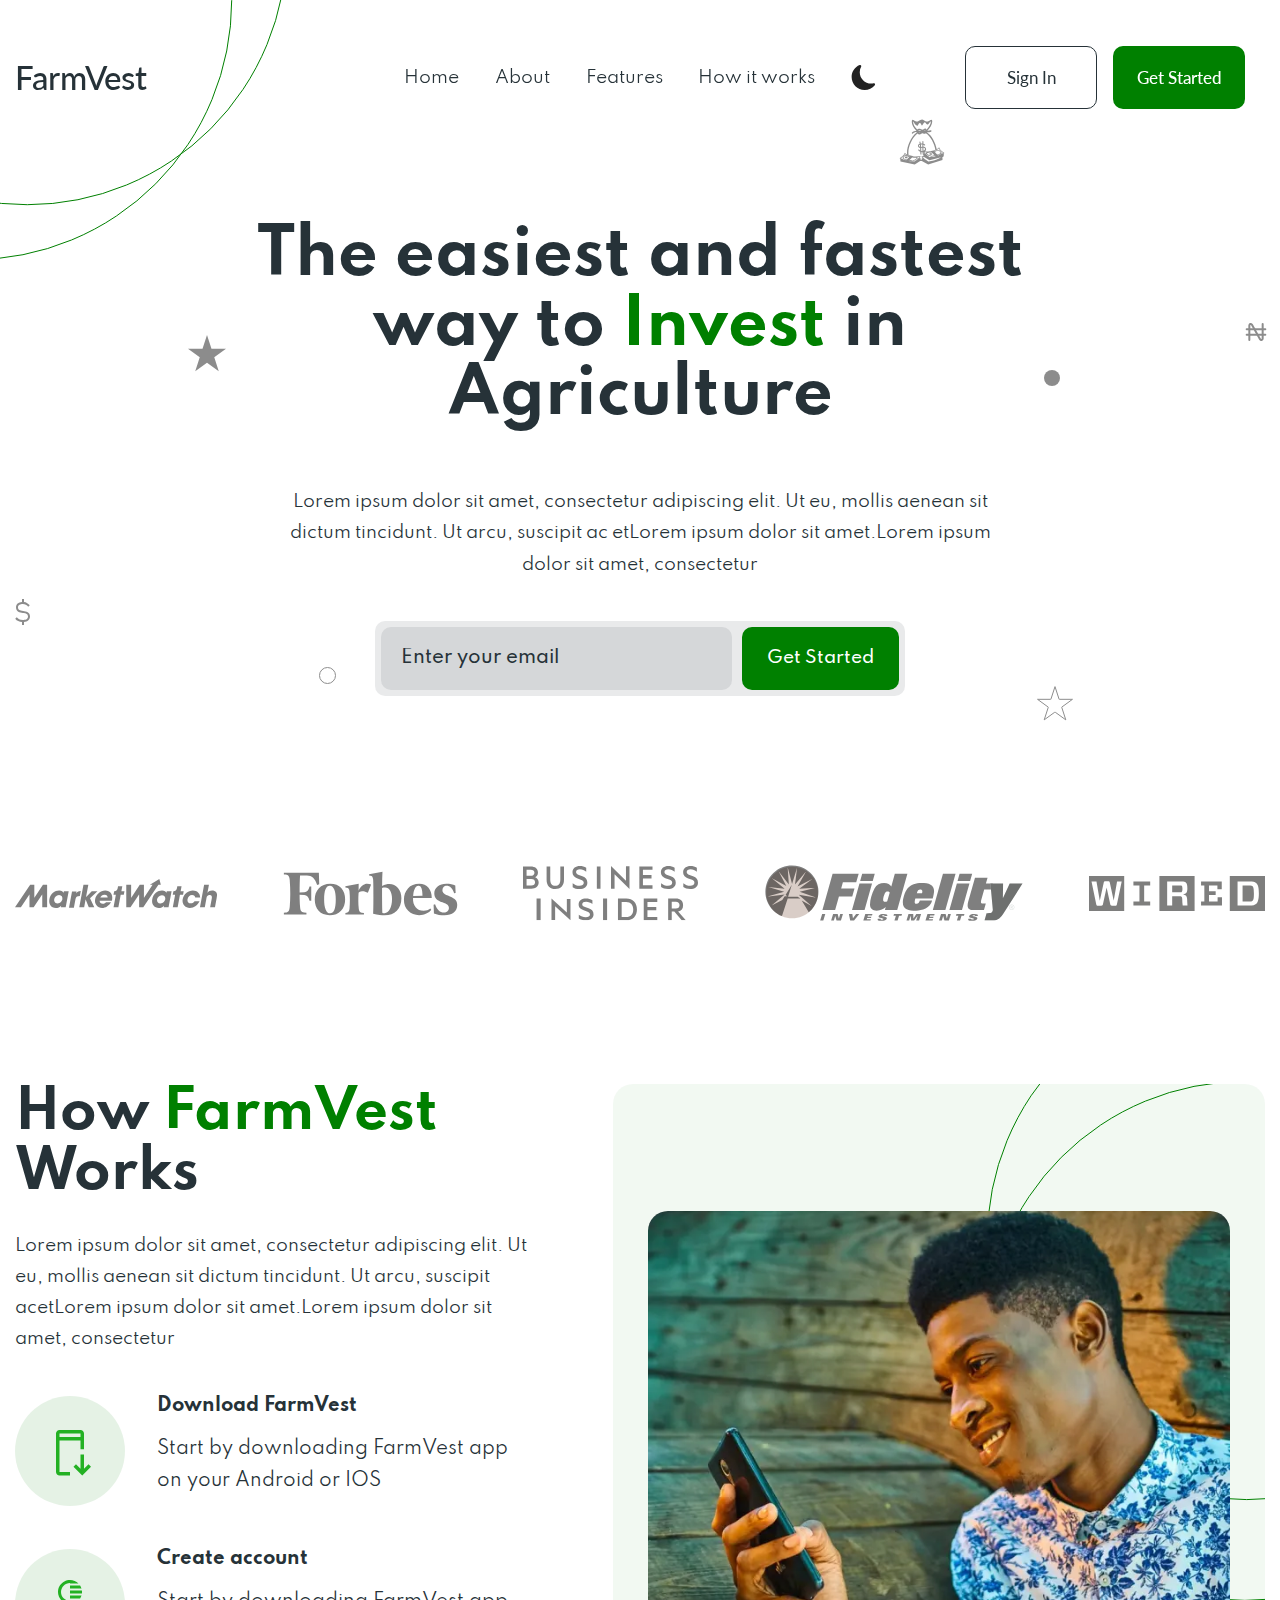
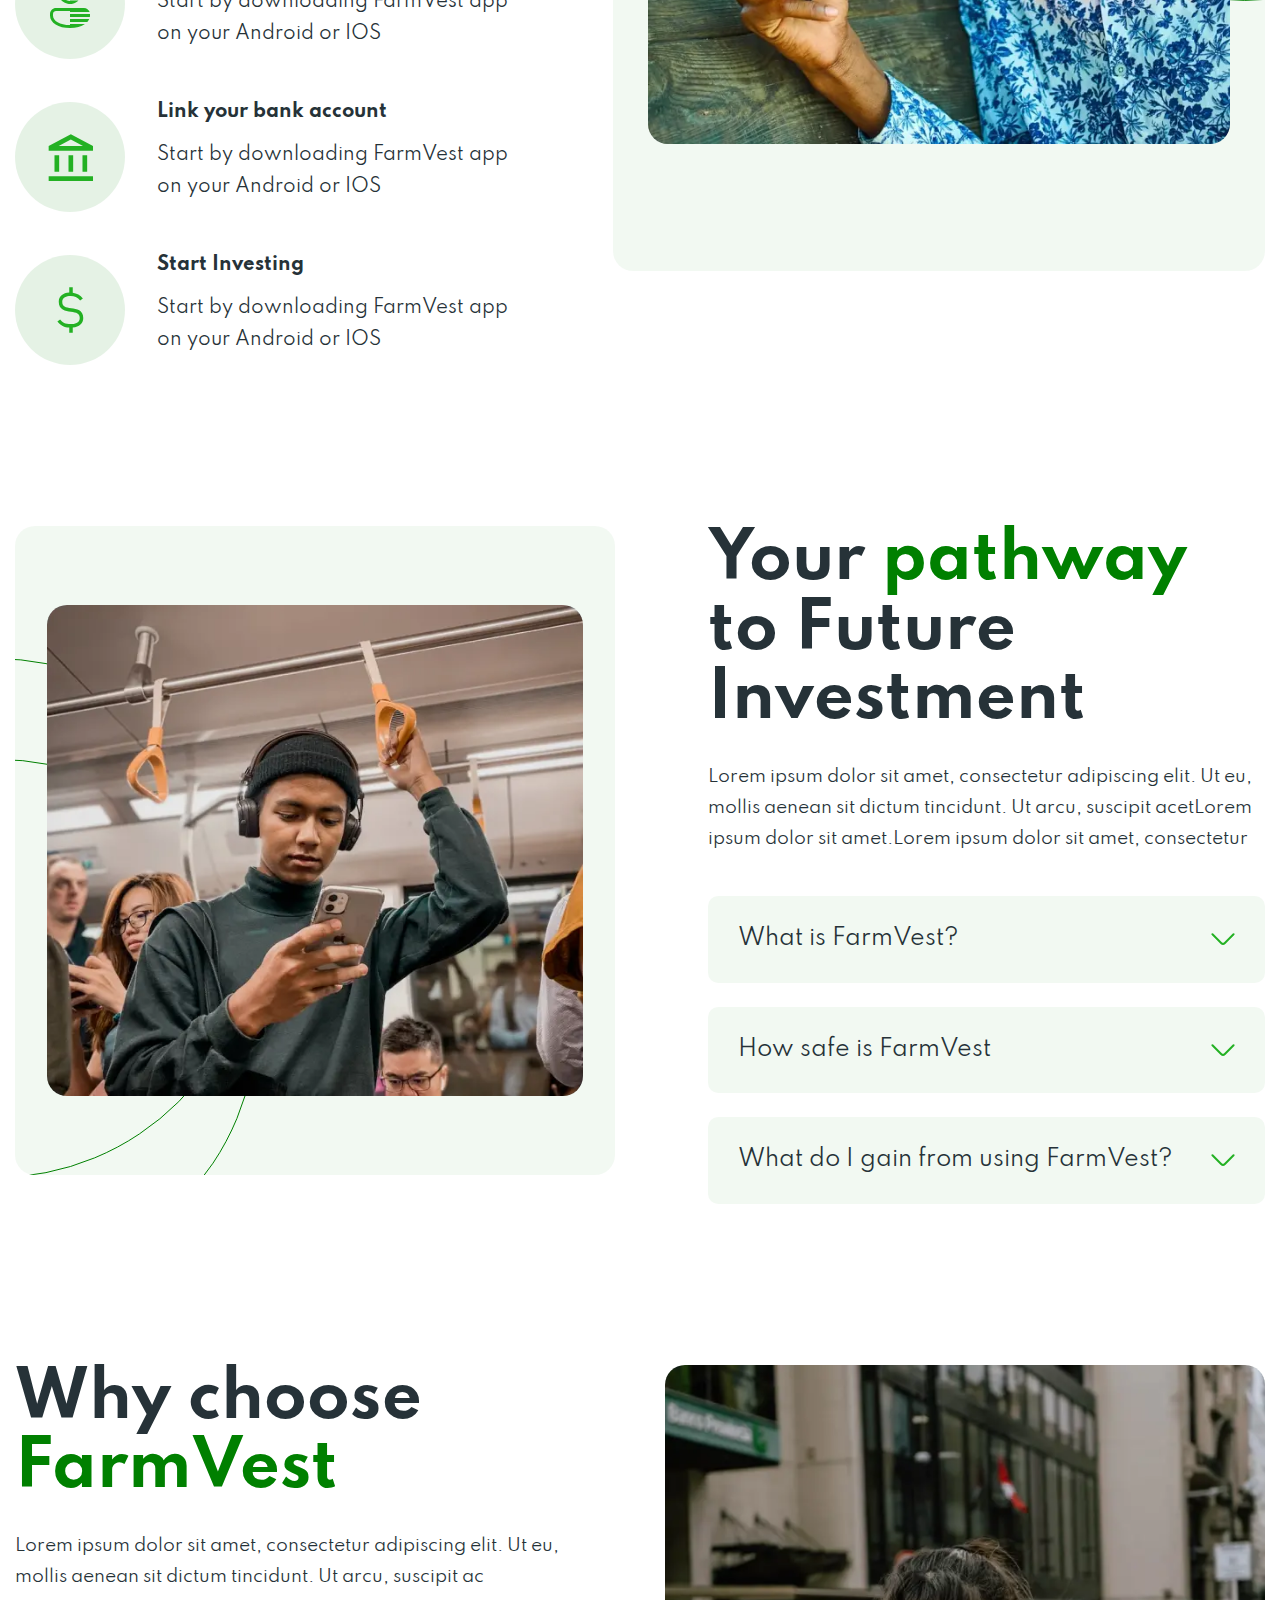
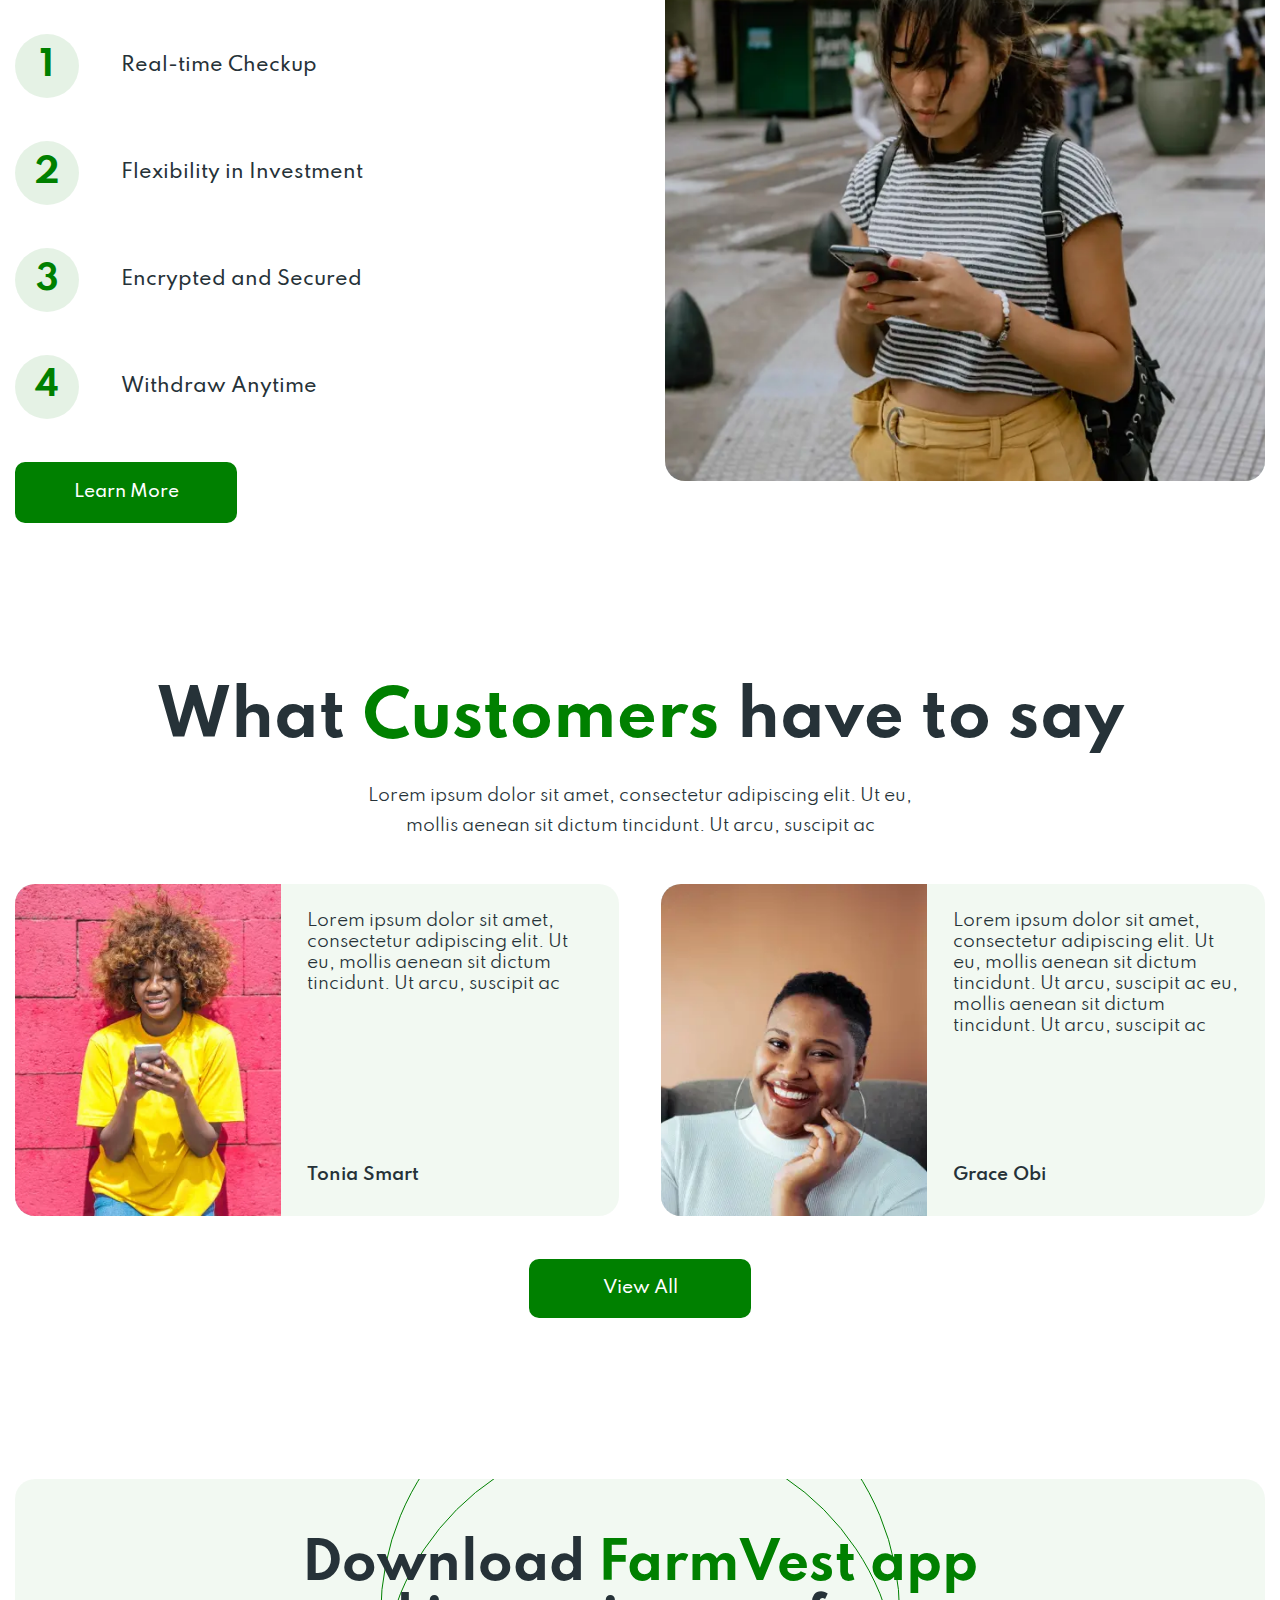
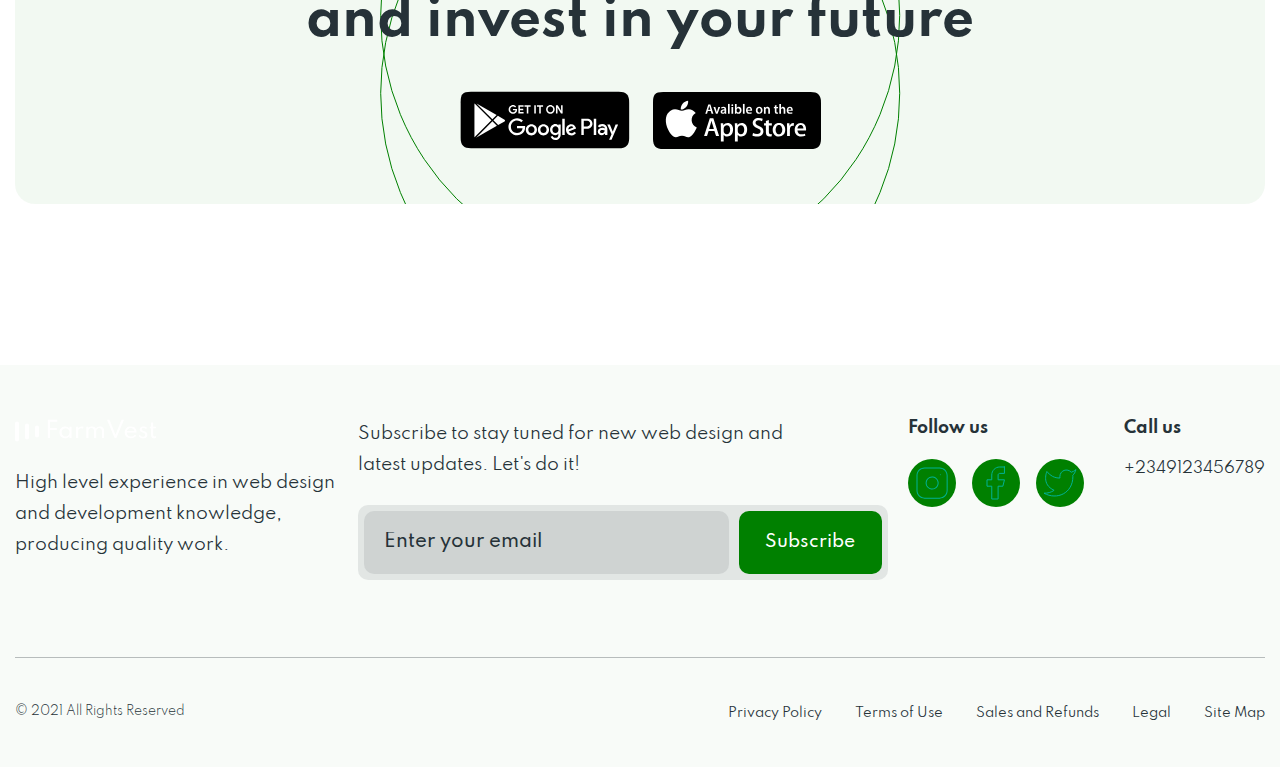
==== commit 5d153089: "1" ====
--- a/home.html
+++ b/home.html
@@ -6,9 +6,9 @@
 	<meta charset="UTF-8">
 	<meta name="format-detection" content="telephone=no">
 	<meta name="theme-color" content="#263238">
-	<!-- <link rel="stylesheet" title="theme" href="?_v=20220728124717"> -->
-	<link rel="stylesheet" href="css/style.min.css?_v=20220728124717">
-	<link rel="shortcut icon" href="">
+	<link rel="stylesheet" href="css/style.css">
+	<link rel="stylesheet" title="theme" href="?_v=20220728124717">
+	<link rel="shortcut icon" href="css/theme-dark.css">
 	<meta name="viewport" content="width=device-width, initial-scale=1.0">
 </head>
 
@@ -36,6 +36,22 @@
 							<li class="menu__item">
 								<a href="" class="menu__link">How it works</a>
 							</li>
+
+							<div class="theme">
+								<svg class="changeTheme" data-theme="light" width="30" height="30" viewBox="0 0 40 40"
+									fill="none" xmlns="http://www.w3.org/2000/svg" style="display: none;">
+									<path
+										d="M20 30C22.6522 30 25.1957 28.9464 27.0711 27.0711C28.9464 25.1957 30 22.6522 30 20C30 17.3478 28.9464 14.8043 27.0711 12.9289C25.1957 11.0536 22.6522 10 20 10C17.3478 10 14.8043 11.0536 12.9289 12.9289C11.0536 14.8043 10 17.3478 10 20C10 22.6522 11.0536 25.1957 12.9289 27.0711C14.8043 28.9464 17.3478 30 20 30V30ZM20 0C20.3315 0 20.6495 0.131696 20.8839 0.366117C21.1183 0.600537 21.25 0.918479 21.25 1.25V6.25C21.25 6.58152 21.1183 6.89946 20.8839 7.13388C20.6495 7.3683 20.3315 7.5 20 7.5C19.6685 7.5 19.3505 7.3683 19.1161 7.13388C18.8817 6.89946 18.75 6.58152 18.75 6.25V1.25C18.75 0.918479 18.8817 0.600537 19.1161 0.366117C19.3505 0.131696 19.6685 0 20 0V0ZM20 32.5C20.3315 32.5 20.6495 32.6317 20.8839 32.8661C21.1183 33.1005 21.25 33.4185 21.25 33.75V38.75C21.25 39.0815 21.1183 39.3995 20.8839 39.6339C20.6495 39.8683 20.3315 40 20 40C19.6685 40 19.3505 39.8683 19.1161 39.6339C18.8817 39.3995 18.75 39.0815 18.75 38.75V33.75C18.75 33.4185 18.8817 33.1005 19.1161 32.8661C19.3505 32.6317 19.6685 32.5 20 32.5V32.5ZM40 20C40 20.3315 39.8683 20.6495 39.6339 20.8839C39.3995 21.1183 39.0815 21.25 38.75 21.25H33.75C33.4185 21.25 33.1005 21.1183 32.8661 20.8839C32.6317 20.6495 32.5 20.3315 32.5 20C32.5 19.6685 32.6317 19.3505 32.8661 19.1161C33.1005 18.8817 33.4185 18.75 33.75 18.75H38.75C39.0815 18.75 39.3995 18.8817 39.6339 19.1161C39.8683 19.3505 40 19.6685 40 20ZM7.5 20C7.5 20.3315 7.3683 20.6495 7.13388 20.8839C6.89946 21.1183 6.58152 21.25 6.25 21.25H1.25C0.918479 21.25 0.600537 21.1183 0.366117 20.8839C0.131696 20.6495 0 20.3315 0 20C0 19.6685 0.131696 19.3505 0.366117 19.1161C0.600537 18.8817 0.918479 18.75 1.25 18.75H6.25C6.58152 18.75 6.89946 18.8817 7.13388 19.1161C7.3683 19.3505 7.5 19.6685 7.5 20ZM34.1425 5.8575C34.3768 6.09191 34.5085 6.40979 34.5085 6.74125C34.5085 7.07271 34.3768 7.39059 34.1425 7.625L30.6075 11.1625C30.4913 11.2786 30.3533 11.3706 30.2016 11.4333C30.0498 11.4961 29.8871 11.5283 29.7229 11.5282C29.3912 11.528 29.0731 11.396 28.8387 11.1612C28.7227 11.045 28.6307 10.9071 28.5679 10.7553C28.5052 10.6035 28.4729 10.4409 28.4731 10.2766C28.4733 9.94491 28.6053 9.62689 28.84 9.3925L32.375 5.8575C32.6094 5.62316 32.9273 5.49152 33.2588 5.49152C33.5902 5.49152 33.9081 5.62316 34.1425 5.8575V5.8575ZM11.16 28.84C11.3943 29.0744 11.526 29.3923 11.526 29.7237C11.526 30.0552 11.3943 30.3731 11.16 30.6075L7.625 34.1425C7.38925 34.3702 7.07349 34.4962 6.74575 34.4933C6.418 34.4905 6.10449 34.359 5.87273 34.1273C5.64097 33.8955 5.50951 33.582 5.50666 33.2543C5.50381 32.9265 5.6298 32.6108 5.8575 32.375L9.3925 28.84C9.62691 28.6057 9.94479 28.474 10.2762 28.474C10.6077 28.474 10.9256 28.6057 11.16 28.84V28.84ZM34.1425 34.1425C33.9081 34.3768 33.5902 34.5085 33.2588 34.5085C32.9273 34.5085 32.6094 34.3768 32.375 34.1425L28.84 30.6075C28.6123 30.3717 28.4863 30.056 28.4892 29.7282C28.492 29.4005 28.6235 29.087 28.8552 28.8552C29.087 28.6235 29.4005 28.492 29.7282 28.4892C30.056 28.4863 30.3717 28.6123 30.6075 28.84L34.1425 32.375C34.3768 32.6094 34.5085 32.9273 34.5085 33.2588C34.5085 33.5902 34.3768 33.9081 34.1425 34.1425ZM11.16 11.1625C10.9256 11.3968 10.6077 11.5285 10.2762 11.5285C9.94479 11.5285 9.62691 11.3968 9.3925 11.1625L5.8575 7.625C5.73811 7.50969 5.64288 7.37176 5.57737 7.21926C5.51186 7.06675 5.47738 6.90273 5.47594 6.73675C5.47449 6.57078 5.50612 6.40618 5.56897 6.25256C5.63182 6.09894 5.72464 5.95937 5.84201 5.84201C5.95937 5.72464 6.09894 5.63182 6.25256 5.56897C6.40618 5.50612 6.57078 5.47449 6.73675 5.47594C6.90273 5.47738 7.06675 5.51186 7.21926 5.57737C7.37176 5.64288 7.50969 5.73811 7.625 5.8575L11.16 9.3925C11.2764 9.50861 11.3688 9.64655 11.4318 9.79842C11.4948 9.95028 11.5272 10.1131 11.5272 10.2775C11.5272 10.4419 11.4948 10.6047 11.4318 10.7566C11.3688 10.9084 11.2764 11.0464 11.16 11.1625V11.1625Z"
+										fill="#ffffff"></path>
+								</svg>
+								<svg class="changeTheme" data-theme="dark" width="25" height="25" viewBox="0 0 38 40"
+									fill="none" xmlns="http://www.w3.org/2000/svg" style="display: block;">
+									<path
+										d="M15 0.695136C15.244 0.991667 15.3935 1.35457 15.4292 1.73694C15.4648 2.11932 15.385 2.5036 15.2 2.84014C13.7546 5.49382 12.9998 8.46837 13.005 11.4901C13.005 21.5426 21.2 29.6826 31.3 29.6826C32.6175 29.6826 33.9 29.5451 35.1325 29.2826C35.5103 29.2008 35.9039 29.2321 36.264 29.3726C36.6241 29.5131 36.9349 29.7566 37.1575 30.0726C37.3925 30.4013 37.5123 30.7983 37.4983 31.2021C37.4842 31.6058 37.3372 31.9936 37.08 32.3051C35.1192 34.7137 32.6456 36.6544 29.8396 37.9856C27.0335 39.3168 23.9658 40.0051 20.86 40.0001C9.335 40.0001 0 30.7151 0 19.2751C0 10.6651 5.285 3.28014 12.81 0.150136C13.1848 -0.00828447 13.601 -0.0407995 13.9959 0.057475C14.3908 0.15575 14.7431 0.379507 15 0.695136V0.695136Z"
+										fill="#222222"></path>
+								</svg>
+							</div>
+
 						</ul>
 					</nav>
 				</div>
@@ -60,32 +76,33 @@
 								etLorem ipsum dolor sit amet.Lorem ipsum dolor sit amet, consectetur</p>
 							<div class="main-block__form">
 								<form action="#" class="form">
-									<input autocomplete="off" type="email" name="form[]" data-error="Error" placeholder="Enter your email" class="form__input">
+									<input autocomplete="off" type="email" name="form[]" data-error="Error"
+										placeholder="Enter your email" class="form__input">
 									<button type="submit" class="form__button button">Get Started</button>
 								</form>
 							</div>
 						</div>
 						<div class="main-block__icons icons-main-block">
 							<div class="icons-main-block__item icons-main-block__item_1">
-								<img src="img/main-block/icons/dollar.svg" alt="icon">
+								<img class="icons-main-block__image" src="img/main-block/icons/dollar.svg" alt="icon">
 							</div>
 							<div class="icons-main-block__item icons-main-block__item_2">
-								<img src="img/main-block/icons/star.svg" alt="icon">
+								<img class="icons-main-block__image" src="img/main-block/icons/star.svg" alt="icon">
 							</div>
 							<div class="icons-main-block__item icons-main-block__item_3">
-								<img src="img/main-block/icons/ellipse.svg" alt="icon">
+								<img class="icons-main-block__image" src="img/main-block/icons/ellipse.svg" alt="icon">
 							</div>
 							<div class="icons-main-block__item icons-main-block__item_4">
-								<img src="img/main-block/icons/money-bag.svg" alt="icon">
+								<img class="icons-main-block__image" src="img/main-block/icons/money-bag.svg" alt="icon">
 							</div>
 							<div class="icons-main-block__item icons-main-block__item_5">
-								<img src="img/main-block/icons/ellipse2.svg" alt="icon">
+								<img class="icons-main-block__image" src="img/main-block/icons/ellipse2.svg" alt="icon">
 							</div>
 							<div class="icons-main-block__item icons-main-block__item_6">
-								<img src="img/main-block/icons/star2.svg" alt="icon">
+								<img class="icons-main-block__image" src="img/main-block/icons/star2.svg" alt="icon">
 							</div>
 							<div class="icons-main-block__item icons-main-block__item_7">
-								<img src="img/main-block/icons/currency-naira.svg" alt="icon">
+								<img class="icons-main-block__image" src="img/main-block/icons/currency-naira.svg" alt="icon">
 							</div>
 						</div>
 					</div>
@@ -96,19 +113,19 @@
 				<div class="partners__container-big">
 					<div class="partners__container">
 						<div class="partners__item">
-							<img src="img/main-block/partners/01.svg" alt="partner-1" class="partners__image">
+							<img class="partners__image" src="img/main-block/partners/01.svg" alt="partner-1" class="partners__image">
 						</div>
 						<div class="partners__item">
-							<img src="img/main-block/partners/02.svg" alt="partner-2" class="partners__image">
+							<img class="partners__image" src="img/main-block/partners/02.svg" alt="partner-2" class="partners__image">
 						</div>
 						<div class="partners__item">
-							<img src="img/main-block/partners/03.svg" alt="partner-3" class="partners__image">
+							<img class="partners__image" src="img/main-block/partners/03.svg" alt="partner-3" class="partners__image">
 						</div>
 						<div class="partners__item">
-							<img src="img/main-block/partners/04.svg" alt="partner-4" class="partners__image">
+							<img class="partners__image" src="img/main-block/partners/04.svg" alt="partner-4" class="partners__image">
 						</div>
 						<div class="partners__item">
-							<img src="img/main-block/partners/05.svg" alt="partner-5" class="partners__image">
+							<img class="partners__image" src="img/main-block/partners/05.svg" alt="partner-5" class="partners__image">
 						</div>
 					</div>
 				</div>
@@ -185,7 +202,10 @@
 
 						<div class="how__image image-block">
 							<div class="image-block__item">
-								<picture><source srcset="img/main-block/how-icons/how-card.webp" type="image/webp"><img class="image-block__image" src="img/main-block/how-icons/how-card.jpg" alt="how-immage"></picture>
+								<picture>
+									<source srcset="img/main-block/how-icons/how-card.webp" type="image/webp"><img
+										class="image-block__image" src="img/main-block/how-icons/how-card.jpg" alt="how-immage">
+								</picture>
 							</div>
 						</div>
 					</div>
@@ -199,7 +219,11 @@
 
 						<div class="pathway__image image-block-2">
 							<div class="image-block-2__item">
-								<picture><source srcset="img/main-block/pathway/pathway-card.webp" type="image/webp"><img class="image-block-2__image" src="img/main-block/pathway/pathway-card.jpg" alt="pathway-immage"></picture>
+								<picture>
+									<source srcset="img/main-block/pathway/pathway-card.webp" type="image/webp"><img
+										class="image-block-2__image" src="img/main-block/pathway/pathway-card.jpg"
+										alt="pathway-immage">
+								</picture>
 							</div>
 						</div>
 
@@ -217,7 +241,10 @@
 									<div class="spollers-pathway__body">
 										Lorem ipsum dolor, sit amet consectetur adipisicing elit. Aperiam ratione enim
 										perspiciatis incidunt repudiandae distinctio eos laboriosam sapiente earum ipsum deserunt
-										tempora, quia quam omnis beatae dolorum reprehenderit iste laudantium. Lorem ipsum dolor, sit amet consectetur adipisicing elit. Ratione obcaecati sequi in ut illo modi enim expedita explicabo quisquam fuga adipisci ullam provident sapiente, commodi quibusdam! Rerum voluptates at natus?
+										tempora, quia quam omnis beatae dolorum reprehenderit iste laudantium. Lorem ipsum dolor,
+										sit amet consectetur adipisicing elit. Ratione obcaecati sequi in ut illo modi enim
+										expedita explicabo quisquam fuga adipisci ullam provident sapiente, commodi quibusdam!
+										Rerum voluptates at natus?
 									</div>
 								</div>
 
@@ -262,7 +289,10 @@
 							<a href="" class="why__button button">Learn More</a>
 						</div>
 						<div class="why__image image-block_without">
-							<picture><source srcset="img/main-block/choose/choose-card.webp" type="image/webp"><img class="image-block__image" src="img/main-block/choose/choose-card.jpg" alt="why-choose"></picture>
+							<picture>
+								<source srcset="img/main-block/choose/choose-card.webp" type="image/webp"><img
+									class="image-block__image" src="img/main-block/choose/choose-card.jpg" alt="why-choose">
+							</picture>
 						</div>
 					</div>
 				</div>
@@ -277,7 +307,11 @@
 						<div class="customers__items">
 							<div class="customers__item item-customers">
 								<div class="item-customers__picture">
-									<picture><source srcset="img/main-block/customers/customers-image01.webp" type="image/webp"><img class="item-customers__image" src="img/main-block/customers/customers-image01.jpg" alt="customers-image"></picture>
+									<picture>
+										<source srcset="img/main-block/customers/customers-image01.webp" type="image/webp"><img
+											class="item-customers__image" src="img/main-block/customers/customers-image01.jpg"
+											alt="customers-image">
+									</picture>
 								</div>
 								<div class="item-customers__body">
 									<p class="item-customers__text">Lorem ipsum dolor sit amet, consectetur adipiscing elit. Ut
@@ -288,7 +322,11 @@
 							</div>
 							<div class="customers__item item-customers">
 								<div class="item-customers__picture">
-									<picture><source srcset="img/main-block/customers/customers-image02.webp" type="image/webp"><img class="item-customers__image" src="img/main-block/customers/customers-image02.jpg" alt="customers-image"></picture>
+									<picture>
+										<source srcset="img/main-block/customers/customers-image02.webp" type="image/webp"><img
+											class="item-customers__image" src="img/main-block/customers/customers-image02.jpg"
+											alt="customers-image">
+									</picture>
 								</div>
 								<div class="item-customers__body">
 									<p class="item-customers__text">Lorem ipsum dolor sit amet, consectetur adipiscing elit. Ut
@@ -311,10 +349,12 @@
 							<h2 class="download__title title">Download <span>FarmVest app</span> and invest in your future</h2>
 							<div class="download__apps">
 								<div class="download__app app">
-									<a href="" class="app__link"><img class="app__image" src="img/main-block/download/apple-store.svg" alt="apple-store"></a>
+									<a href="" class="app__link"><img class="app__image"
+											src="img/main-block/download/apple-store.svg" alt="apple-store"></a>
 								</div>
 								<div class="download__app app">
-									<a href="" class="app__link"><img class="app__image" src="img/main-block/download/play-store.svg" alt="play-store"></a>
+									<a href="" class="app__link"><img class="app__image"
+											src="img/main-block/download/play-store.svg" alt="play-store"></a>
 								</div>
 							</div>
 						</div>
@@ -334,10 +374,12 @@
 							producing quality work.</p>
 					</div>
 					<div class="top-footer__form footer-form">
-						<p class="footer-form__text text">Subscribe to stay tuned for new web design and latest updates. Let's do
+						<p class="footer-form__text text">Subscribe to stay tuned for new web design and latest updates. Let's
+							do
 							it!</p>
 						<form action="#" class="form">
-							<input autocomplete="off" type="email" name="form[]" data-error="Error" placeholder="Enter your email" class="form__input">
+							<input autocomplete="off" type="email" name="form[]" data-error="Error"
+								placeholder="Enter your email" class="form__input">
 							<button type="submit" class="form__button button">Subscribe</button>
 						</form>
 					</div>
@@ -389,7 +431,7 @@
 
 	</div>
 
-	<script src="js/app.min.js?_v=20220728124717"></script>
+	<script src="js/app.js"></script>
 
 </body>
 
--- a/css/style.css
+++ b/css/style.css
@@ -0,0 +1,2605 @@
+@import url(https://fonts.googleapis.com/css?family=Lato:regular,500&display=swap);
+
+@charset "UTF-8";
+
+@font-face {
+	font-family: Spartan;
+	font-display: swap;
+	src: url("../fonts/Spartan-Bold.woff2") format("woff2"), url("../fonts/Spartan-Bold.woff") format("woff");
+	font-weight: 700;
+	font-style: normal;
+}
+
+@font-face {
+	font-family: Spartan;
+	font-display: swap;
+	src: url("../fonts/Spartan-Light.woff2") format("woff2"), url("../fonts/Spartan-Light.woff") format("woff");
+	font-weight: 300;
+	font-style: normal;
+}
+
+@font-face {
+	font-family: Spartan;
+	font-display: swap;
+	src: url("../fonts/Spartan-Medium.woff2") format("woff2"), url("../fonts/Spartan-Medium.woff") format("woff");
+	font-weight: 500;
+	font-style: normal;
+}
+
+@font-face {
+	font-family: Spartan;
+	font-display: swap;
+	src: url("../fonts/Spartan-Regular.woff2") format("woff2"), url("../fonts/Spartan-Regular.woff") format("woff");
+	font-weight: 400;
+	font-style: normal;
+}
+
+@font-face {
+	font-family: Spartan;
+	font-display: swap;
+	src: url("../fonts/Spartan-SemiBold.woff2") format("woff2"), url("../fonts/Spartan-SemiBold.woff") format("woff");
+	font-weight: 600;
+	font-style: normal;
+}
+
+* {
+	padding: 0px;
+	margin: 0px;
+	border: 0px;
+}
+
+*,
+*:before,
+*:after {
+	-webkit-box-sizing: border-box;
+	box-sizing: border-box;
+}
+
+html,
+body {
+	height: 100%;
+	min-width: 320px;
+}
+
+body {
+	/* color: #FFF; */
+	line-height: 1;
+	font-family: "Spartan";
+	font-size: 1.125rem;
+	-ms-text-size-adjust: 100%;
+	-moz-text-size-adjust: 100%;
+	-webkit-text-size-adjust: 100%;
+	-webkit-font-smoothing: antialiased;
+	-moz-osx-font-smoothing: grayscale;
+}
+
+input,
+button,
+textarea {
+	font-family: "Spartan";
+	font-size: inherit;
+}
+
+button {
+	cursor: pointer;
+	color: inherit;
+	background-color: inherit;
+}
+
+a {
+	color: inherit;
+}
+
+a:link,
+a:visited {
+	text-decoration: none;
+}
+
+a:hover {
+	text-decoration: none;
+}
+
+ul li {
+	list-style: none;
+}
+
+img {
+	vertical-align: top;
+}
+
+h1,
+h2,
+h3,
+h4,
+h5,
+h6 {
+	font-weight: inherit;
+	font-size: inherit;
+}
+
+body {
+	/* background: #263238; */
+}
+
+.lock body {
+	overflow: hidden;
+	-ms-touch-action: none;
+	touch-action: none;
+}
+
+.wrapper {
+	min-height: 100%;
+	display: -webkit-box;
+	display: -ms-flexbox;
+	display: flex;
+	-webkit-box-orient: vertical;
+	-webkit-box-direction: normal;
+	-ms-flex-direction: column;
+	flex-direction: column;
+	overflow: hidden;
+}
+
+.wrapper>main {
+	-webkit-box-flex: 1;
+	-ms-flex: 1 1 auto;
+	flex: 1 1 auto;
+}
+
+.wrapper>* {
+	min-width: 0;
+}
+
+/*
+(i) Стили будут применяться ко 
+всем классам содержащим *__container
+Например header__container, main__container и т.д.
+Снипет (HTML): cnt
+*/
+
+[class*=__container] {
+	max-width: 88.75rem;
+	-webkit-box-sizing: content-box;
+	box-sizing: content-box;
+	margin: 0 auto;
+}
+
+[class*=__container-big] {
+	max-width: 101.25rem;
+	-webkit-box-sizing: content-box;
+	box-sizing: content-box;
+	margin: 0 auto;
+	padding: 0 0.9375rem;
+}
+
+[class*=-ibg] {
+	position: relative;
+}
+
+[class*=-ibg] img {
+	position: absolute;
+	width: 100%;
+	height: 100%;
+	top: 0;
+	left: 0;
+	-o-object-fit: cover;
+	object-fit: cover;
+}
+
+[class*=-ibg_contain] img {
+	-o-object-fit: contain;
+	object-fit: contain;
+}
+
+.title {
+	font-weight: 700;
+	font-size: 4.375rem;
+	line-height: 1.125;
+}
+
+@supports (font-size: clamp(2.5rem, 2.0488721805rem + 2.2556390977vw, 4.375rem)) {
+	.title {
+		font-size: clamp(2.5rem, 2.0488721805rem + 2.2556390977vw, 4.375rem);
+	}
+}
+
+@supports not (font-size: clamp(2.5rem, 2.0488721805rem + 2.2556390977vw, 4.375rem)) {
+	.title {
+		font-size: calc(2.5rem + 1.875 * (100vw - 20rem) / 83.125);
+	}
+}
+
+.title span {
+	/* color: #23B123; */
+}
+
+.text {
+	font-weight: 400;
+	line-height: 177%;
+}
+
+@supports (font-size: clamp(1rem, 0.969924812rem + 0.1503759398vw, 1.125rem)) {
+	.text {
+		font-size: clamp(1rem, 0.969924812rem + 0.1503759398vw, 1.125rem);
+	}
+}
+
+@supports not (font-size: clamp(1rem, 0.969924812rem + 0.1503759398vw, 1.125rem)) {
+	.text {
+		font-size: calc(1rem + 0.125 * (100vw - 20rem) / 83.125);
+	}
+}
+
+.button {
+	display: inline-block;
+	text-align: center;
+	font-weight: 500;
+	/* background-color: #23B123; */
+	padding: 21px;
+	min-width: 8.875rem;
+	border-radius: 0.625rem;
+	-webkit-transition: all 0.3s ease 0s;
+	-o-transition: all 0.3s ease 0s;
+	transition: all 0.3s ease 0s;
+}
+
+@supports (font-size: clamp(0.875rem, 0.8148496241rem + 0.3007518797vw, 1.125rem)) {
+	.button {
+		font-size: clamp(0.875rem, 0.8148496241rem + 0.3007518797vw, 1.125rem);
+	}
+}
+
+@supports not (font-size: clamp(0.875rem, 0.8148496241rem + 0.3007518797vw, 1.125rem)) {
+	.button {
+		font-size: calc(0.875rem + 0.25 * (100vw - 20rem) / 83.125);
+	}
+}
+
+@supports (min-width: clamp(6.25rem, 3.2501674057rem + 6.2498139936vw, 8.875rem)) {
+	.button {
+		min-width: clamp(6.25rem, 3.2501674057rem + 6.2498139936vw, 8.875rem);
+	}
+}
+
+@supports not (min-width: clamp(6.25rem, 3.2501674057rem + 6.2498139936vw, 8.875rem)) {
+	.button {
+		min-width: calc(6.25rem + 2.625 * (100vw - 47.99875rem) / 42.00125);
+	}
+}
+
+.button:hover {
+	/* background-color: #299529; */
+}
+
+.button_transparent {
+	display: inline-block;
+	min-width: 8.875rem;
+	border-radius: 0.625rem;
+	padding: 1.25rem 0;
+	/* border: 1px solid #FFFFFF; */
+	background-color: transparent;
+}
+
+@supports (font-size: clamp(0.875rem, 0.8148496241rem + 0.3007518797vw, 1.125rem)) {
+	.button_transparent {
+		font-size: clamp(0.875rem, 0.8148496241rem + 0.3007518797vw, 1.125rem);
+	}
+}
+
+@supports not (font-size: clamp(0.875rem, 0.8148496241rem + 0.3007518797vw, 1.125rem)) {
+	.button_transparent {
+		font-size: calc(0.875rem + 0.25 * (100vw - 20rem) / 83.125);
+	}
+}
+
+@supports (min-width: clamp(6.25rem, 3.2501674057rem + 6.2498139936vw, 8.875rem)) {
+	.button_transparent {
+		min-width: clamp(6.25rem, 3.2501674057rem + 6.2498139936vw, 8.875rem);
+	}
+}
+
+@supports not (min-width: clamp(6.25rem, 3.2501674057rem + 6.2498139936vw, 8.875rem)) {
+	.button_transparent {
+		min-width: calc(6.25rem + 2.625 * (100vw - 47.99875rem) / 42.00125);
+	}
+}
+
+.button_transparent:hover {
+	/* background-color: #fff; */
+	/* color: #23B123; */
+}
+
+.form {
+	/* background: #FFFFFF; */
+	border-radius: 10px;
+	display: -webkit-box;
+	display: -ms-flexbox;
+	display: flex;
+	padding: 0.375rem;
+	gap: 0.625rem;
+}
+
+.form__input {
+	-webkit-box-flex: 1;
+	-ms-flex: 1 1 auto;
+	flex: 1 1 auto;
+	padding: 0 1.25rem;
+	font-weight: 500;
+	/* color: #263238; */
+	outline: none;
+}
+
+.form__input::-webkit-input-placeholder {
+	/* color: #263238; */
+	font-weight: 500;
+}
+
+.form__input::-moz-placeholder {
+	/* color: #263238; */
+	font-weight: 500;
+}
+
+.form__input:-ms-input-placeholder {
+	/* color: #263238; */
+	font-weight: 500;
+}
+
+.form__input::-ms-input-placeholder {
+	/* color: #263238; */
+	font-weight: 500;
+}
+
+.form__input::placeholder {
+	/* color: #263238; */
+	font-weight: 500;
+}
+
+.form__button {
+	font-weight: 500;
+	line-height: 111%;
+	padding: 1.375rem 1.5625rem;
+	min-width: 10.1875rem;
+	font-size: 1.125rem;
+}
+
+@supports (font-size: clamp(0.875rem, 0.8148496241rem + 0.3007518797vw, 1.125rem)) {
+	.form__button {
+		font-size: clamp(0.875rem, 0.8148496241rem + 0.3007518797vw, 1.125rem);
+	}
+}
+
+@supports not (font-size: clamp(0.875rem, 0.8148496241rem + 0.3007518797vw, 1.125rem)) {
+	.form__button {
+		font-size: calc(0.875rem + 0.25 * (100vw - 20rem) / 83.125);
+	}
+}
+
+@supports (min-width: clamp(5.625rem, 4.5272556391rem + 5.4887218045vw, 10.1875rem)) {
+	.form__button {
+		min-width: clamp(5.625rem, 4.5272556391rem + 5.4887218045vw, 10.1875rem);
+	}
+}
+
+@supports not (min-width: clamp(5.625rem, 4.5272556391rem + 5.4887218045vw, 10.1875rem)) {
+	.form__button {
+		min-width: calc(5.625rem + 4.5625 * (100vw - 20rem) / 83.125);
+	}
+}
+
+.icon-menu {
+	display: none;
+}
+
+.header {
+	z-index: 50;
+	position: fixed;
+	top: 0;
+	left: 0;
+	width: 100%;
+	-webkit-transition: all 0.3s ease 0s;
+	-o-transition: all 0.3s ease 0s;
+	transition: all 0.3s ease 0s;
+}
+
+@supports (padding-top: clamp(0.625rem, -0.1268796992rem + 3.7593984962vw, 3.75rem)) {
+	.header {
+		padding-top: clamp(0.625rem, -0.1268796992rem + 3.7593984962vw, 3.75rem);
+	}
+}
+
+@supports not (padding-top: clamp(0.625rem, -0.1268796992rem + 3.7593984962vw, 3.75rem)) {
+	.header {
+		padding-top: calc(0.625rem + 3.125 * (100vw - 20rem) / 83.125);
+	}
+}
+
+@supports (padding-bottom: clamp(0.625rem, -0.1268796992rem + 3.7593984962vw, 3.75rem)) {
+	.header {
+		padding-bottom: clamp(0.625rem, -0.1268796992rem + 3.7593984962vw, 3.75rem);
+	}
+}
+
+@supports not (padding-bottom: clamp(0.625rem, -0.1268796992rem + 3.7593984962vw, 3.75rem)) {
+	.header {
+		padding-bottom: calc(0.625rem + 3.125 * (100vw - 20rem) / 83.125);
+	}
+}
+
+.header.header-scroll {
+	padding-top: 0.9375rem;
+	padding-bottom: 0.9375rem;
+	/* background-color: rgba(34, 43, 47, 0.9921568627); */
+}
+
+.header__container-big {
+	display: -ms-grid;
+	display: grid;
+	-ms-grid-columns: 18.75rem 1fr 18.75rem;
+	grid-template-columns: 18.75rem 1fr 18.75rem;
+	-webkit-box-align: center;
+	-ms-flex-align: center;
+	align-items: center;
+}
+
+.header__logo {
+	font-family: "Lato";
+	font-weight: 500;
+	font-size: 2.25rem;
+	line-height: 1.194;
+}
+
+@supports (font-size: clamp(1.5625rem, 1.3970864662rem + 0.8270676692vw, 2.25rem)) {
+	.header__logo {
+		font-size: clamp(1.5625rem, 1.3970864662rem + 0.8270676692vw, 2.25rem);
+	}
+}
+
+@supports not (font-size: clamp(1.5625rem, 1.3970864662rem + 0.8270676692vw, 2.25rem)) {
+	.header__logo {
+		font-size: calc(1.5625rem + 0.6875 * (100vw - 20rem) / 83.125);
+	}
+}
+
+.header__menu {
+	padding: 0.625rem;
+	-webkit-box-flex: 1;
+	-ms-flex: 1 1 auto;
+	flex: 1 1 auto;
+}
+
+.header__actions {
+	position: relative;
+	z-index: 5;
+	display: -webkit-box;
+	display: -ms-flexbox;
+	display: flex;
+	-webkit-box-align: center;
+	-ms-flex-align: center;
+	align-items: center;
+	gap: 1rem;
+}
+
+.header__button {
+	font-family: "Lato";
+}
+
+.menu {
+	padding: 0 0.625rem;
+}
+
+.menu__list {
+	display: -webkit-box;
+	display: -ms-flexbox;
+	display: flex;
+	-ms-flex-wrap: wrap;
+	flex-wrap: wrap;
+	-webkit-box-pack: center;
+	-ms-flex-pack: center;
+	justify-content: center;
+	-webkit-box-align: center;
+	-ms-flex-align: center;
+	align-items: center;
+	row-gap: 0.625rem;
+	-webkit-column-gap: 2.75rem;
+	-moz-column-gap: 2.75rem;
+	column-gap: 2.75rem;
+}
+
+@supports (gap: clamp(0.9375rem, 0.5014097744rem + 2.1804511278vw, 2.75rem)) {
+	.menu__list {
+		gap: clamp(0.9375rem, 0.5014097744rem + 2.1804511278vw, 2.75rem);
+	}
+}
+
+@supports not (gap: clamp(0.9375rem, 0.5014097744rem + 2.1804511278vw, 2.75rem)) {
+	.menu__list {
+		gap: calc(0.9375rem + 1.8125 * (100vw - 20rem) / 83.125);
+	}
+}
+
+.menu__link {
+	-webkit-transition: color 0.3s ease 0s;
+	-o-transition: color 0.3s ease 0s;
+	transition: color 0.3s ease 0s;
+}
+
+@supports (font-size: clamp(1rem, 0.8873239437rem + 0.234741784vw, 1.125rem)) {
+	.menu__link {
+		font-size: clamp(1rem, 0.8873239437rem + 0.234741784vw, 1.125rem);
+	}
+}
+
+@supports not (font-size: clamp(1rem, 0.8873239437rem + 0.234741784vw, 1.125rem)) {
+	.menu__link {
+		font-size: calc(1rem + 0.125 * (100vw - 48rem) / 53.25);
+	}
+}
+
+.menu__link:hover {
+	/* color: #23B123; */
+	text-decoration: underline;
+}
+
+.footer {
+	/* background: rgba(53, 64, 70, 0.5); */
+}
+
+.footer__bottom {
+	display: -webkit-box;
+	display: -ms-flexbox;
+	display: flex;
+	-webkit-box-pack: justify;
+	-ms-flex-pack: justify;
+	justify-content: space-between;
+	-webkit-box-align: center;
+	-ms-flex-align: center;
+	align-items: center;
+	gap: 1.25rem;
+}
+
+@supports (padding-top: clamp(0.9375rem, 0.3209586466rem + 3.0827067669vw, 3.5rem)) {
+	.footer__bottom {
+		padding-top: clamp(0.9375rem, 0.3209586466rem + 3.0827067669vw, 3.5rem);
+	}
+}
+
+@supports not (padding-top: clamp(0.9375rem, 0.3209586466rem + 3.0827067669vw, 3.5rem)) {
+	.footer__bottom {
+		padding-top: calc(0.9375rem + 2.5625 * (100vw - 20rem) / 83.125);
+	}
+}
+
+@supports (padding-bottom: clamp(1.25rem, 0.7086466165rem + 2.7067669173vw, 3.5rem)) {
+	.footer__bottom {
+		padding-bottom: clamp(1.25rem, 0.7086466165rem + 2.7067669173vw, 3.5rem);
+	}
+}
+
+@supports not (padding-bottom: clamp(1.25rem, 0.7086466165rem + 2.7067669173vw, 3.5rem)) {
+	.footer__bottom {
+		padding-bottom: calc(1.25rem + 2.25 * (100vw - 20rem) / 83.125);
+	}
+}
+
+.footer__copy {
+	font-weight: 300;
+	font-size: 0.75rem;
+	line-height: 1.08;
+}
+
+.top-footer {
+	display: -ms-grid;
+	display: grid;
+	-webkit-box-pack: center;
+	-ms-flex-pack: center;
+	justify-content: center;
+	-ms-grid-columns: (1fr)[3];
+	grid-template-columns: repeat(3, 1fr);
+	-webkit-column-gap: 1.25rem;
+	-moz-column-gap: 1.25rem;
+	column-gap: 1.25rem;
+	border-bottom: 1px solid rgba(255, 255, 255, 0.42);
+}
+
+@supports (padding-top: clamp(1.25rem, 0.5281954887rem + 3.6090225564vw, 4.25rem)) {
+	.top-footer {
+		padding-top: clamp(1.25rem, 0.5281954887rem + 3.6090225564vw, 4.25rem);
+	}
+}
+
+@supports not (padding-top: clamp(1.25rem, 0.5281954887rem + 3.6090225564vw, 4.25rem)) {
+	.top-footer {
+		padding-top: calc(1.25rem + 3 * (100vw - 20rem) / 83.125);
+	}
+}
+
+@supports (padding-bottom: clamp(1.25rem, 0.0469924812rem + 6.015037594vw, 6.25rem)) {
+	.top-footer {
+		padding-bottom: clamp(1.25rem, 0.0469924812rem + 6.015037594vw, 6.25rem);
+	}
+}
+
+@supports not (padding-bottom: clamp(1.25rem, 0.0469924812rem + 6.015037594vw, 6.25rem)) {
+	.top-footer {
+		padding-bottom: calc(1.25rem + 5 * (100vw - 20rem) / 83.125);
+	}
+}
+
+.top-footer__info {
+	max-width: 22.1875rem;
+}
+
+.top-footer__logo {
+	display: inline-block;
+}
+
+.top-footer__logo:not(:last-child) {
+	margin-bottom: 1.5rem;
+}
+
+.top-footer__image {
+	max-width: 100%;
+}
+
+.top-footer__form {
+	-ms-grid-column-align: center;
+	justify-self: center;
+}
+
+.top-footer__contacts {
+	-ms-grid-column-align: end;
+	justify-self: end;
+	display: -webkit-box;
+	display: -ms-flexbox;
+	display: flex;
+}
+
+@supports (gap: clamp(1.25rem, 0.8289473684rem + 2.1052631579vw, 3rem)) {
+	.top-footer__contacts {
+		gap: clamp(1.25rem, 0.8289473684rem + 2.1052631579vw, 3rem);
+	}
+}
+
+@supports not (gap: clamp(1.25rem, 0.8289473684rem + 2.1052631579vw, 3rem)) {
+	.top-footer__contacts {
+		gap: calc(1.25rem + 1.75 * (100vw - 20rem) / 83.125);
+	}
+}
+
+.footer-form__text {
+	max-width: 28.125rem;
+}
+
+.footer-form__text:not(:last-child) {
+	margin-bottom: 1.5rem;
+}
+
+.social {
+	display: -webkit-box;
+	display: -ms-flexbox;
+	display: flex;
+	-webkit-box-orient: vertical;
+	-webkit-box-direction: normal;
+	-ms-flex-direction: column;
+	flex-direction: column;
+}
+
+.social__label {
+	font-weight: 700;
+	font-size: 1rem;
+	line-height: 1.125;
+}
+
+.social__label:not(:last-child) {
+	margin-bottom: 1.5rem;
+}
+
+@supports (margin-bottom: clamp(0.9375rem, 0.8021616541rem + 0.6766917293vw, 1.5rem)) {
+	.social__label:not(:last-child) {
+		margin-bottom: clamp(0.9375rem, 0.8021616541rem + 0.6766917293vw, 1.5rem);
+	}
+}
+
+@supports not (margin-bottom: clamp(0.9375rem, 0.8021616541rem + 0.6766917293vw, 1.5rem)) {
+	.social__label:not(:last-child) {
+		margin-bottom: calc(0.9375rem + 0.5625 * (100vw - 20rem) / 83.125);
+	}
+}
+
+.social__items {
+	display: -webkit-box;
+	display: -ms-flexbox;
+	display: flex;
+	gap: 1rem;
+}
+
+.social__item {
+	display: -webkit-box;
+	display: -ms-flexbox;
+	display: flex;
+	-webkit-box-pack: center;
+	-ms-flex-pack: center;
+	justify-content: center;
+	-webkit-box-align: center;
+	-ms-flex-align: center;
+	align-items: center;
+	width: 3rem;
+	height: 3rem;
+	/* background: #FFFFFF; */
+	border-radius: 50%;
+}
+
+.social__image {
+	max-width: 100%;
+}
+
+.call__label {
+	font-weight: 700;
+	font-size: 1rem;
+	line-height: 1.125;
+}
+
+.call__label:not(:last-child) {
+	margin-bottom: 1.5rem;
+}
+
+@supports (margin-bottom: clamp(0.9375rem, 0.8021616541rem + 0.6766917293vw, 1.5rem)) {
+	.call__label:not(:last-child) {
+		margin-bottom: clamp(0.9375rem, 0.8021616541rem + 0.6766917293vw, 1.5rem);
+	}
+}
+
+@supports not (margin-bottom: clamp(0.9375rem, 0.8021616541rem + 0.6766917293vw, 1.5rem)) {
+	.call__label:not(:last-child) {
+		margin-bottom: calc(0.9375rem + 0.5625 * (100vw - 20rem) / 83.125);
+	}
+}
+
+.call__phone {
+	font-size: 1rem;
+	line-height: 1.187;
+}
+
+@supports (font-size: clamp(0.875rem, 0.844924812rem + 0.1503759398vw, 1rem)) {
+	.call__phone {
+		font-size: clamp(0.875rem, 0.844924812rem + 0.1503759398vw, 1rem);
+	}
+}
+
+@supports not (font-size: clamp(0.875rem, 0.844924812rem + 0.1503759398vw, 1rem)) {
+	.call__phone {
+		font-size: calc(0.875rem + 0.125 * (100vw - 20rem) / 83.125);
+	}
+}
+
+.nav__list {
+	display: -webkit-box;
+	display: -ms-flexbox;
+	display: flex;
+	-webkit-column-gap: 2.5rem;
+	-moz-column-gap: 2.5rem;
+	column-gap: 2.5rem;
+	row-gap: 0.9375rem;
+	-ms-flex-wrap: wrap;
+	flex-wrap: wrap;
+}
+
+@supports ((-moz-column-gap: clamp(0.9375rem, 0.5615601504rem + 1.8796992481vw, 2.5rem)) or (column-gap: clamp(0.9375rem, 0.5615601504rem + 1.8796992481vw, 2.5rem))) {
+	.nav__list {
+		-webkit-column-gap: clamp(0.9375rem, 0.5615601504rem + 1.8796992481vw, 2.5rem);
+		-moz-column-gap: clamp(0.9375rem, 0.5615601504rem + 1.8796992481vw, 2.5rem);
+		column-gap: clamp(0.9375rem, 0.5615601504rem + 1.8796992481vw, 2.5rem);
+	}
+}
+
+@supports not ((-moz-column-gap: clamp(0.9375rem, 0.5615601504rem + 1.8796992481vw, 2.5rem)) or (column-gap: clamp(0.9375rem, 0.5615601504rem + 1.8796992481vw, 2.5rem))) {
+	.nav__list {
+		-webkit-column-gap: calc(0.9375rem + 1.5625 * (100vw - 20rem) / 83.125);
+		-moz-column-gap: calc(0.9375rem + 1.5625 * (100vw - 20rem) / 83.125);
+		column-gap: calc(0.9375rem + 1.5625 * (100vw - 20rem) / 83.125);
+	}
+}
+
+.nav__link {
+	font-weight: 400;
+	font-size: 0.875rem;
+	line-height: 1.14;
+}
+
+@supports (font-size: clamp(0.75rem, 0.719924812rem + 0.1503759398vw, 0.875rem)) {
+	.nav__link {
+		font-size: clamp(0.75rem, 0.719924812rem + 0.1503759398vw, 0.875rem);
+	}
+}
+
+@supports not (font-size: clamp(0.75rem, 0.719924812rem + 0.1503759398vw, 0.875rem)) {
+	.nav__link {
+		font-size: calc(0.75rem + 0.125 * (100vw - 20rem) / 83.125);
+	}
+}
+
+.nav__link:hover {
+	text-decoration: underline;
+}
+
+.main-block__container-big {
+	position: relative;
+}
+
+.main-block__container-big::before,
+.main-block__container-big::after {
+	content: "";
+	position: absolute;
+	z-index: 1;
+	top: 0;
+	left: 0;
+	pointer-events: none;
+	border-radius: 50%;
+	border: 1px solid #fff;
+}
+
+@supports (width: clamp(21.875rem, 18.3411654135rem + 17.6691729323vw, 36.5625rem)) {
+
+	.main-block__container-big::before,
+	.main-block__container-big::after {
+		width: clamp(21.875rem, 18.3411654135rem + 17.6691729323vw, 36.5625rem);
+	}
+}
+
+@supports not (width: clamp(21.875rem, 18.3411654135rem + 17.6691729323vw, 36.5625rem)) {
+
+	.main-block__container-big::before,
+	.main-block__container-big::after {
+		width: calc(21.875rem + 14.6875 * (100vw - 20rem) / 83.125);
+	}
+}
+
+@supports (height: clamp(21.875rem, 18.3411654135rem + 17.6691729323vw, 36.5625rem)) {
+
+	.main-block__container-big::before,
+	.main-block__container-big::after {
+		height: clamp(21.875rem, 18.3411654135rem + 17.6691729323vw, 36.5625rem);
+	}
+}
+
+@supports not (height: clamp(21.875rem, 18.3411654135rem + 17.6691729323vw, 36.5625rem)) {
+
+	.main-block__container-big::before,
+	.main-block__container-big::after {
+		height: calc(21.875rem + 14.6875 * (100vw - 20rem) / 83.125);
+	}
+}
+
+.main-block__container-big::before {
+	-webkit-transform: translate(calc(-50% - 1.75rem), -50%);
+	-ms-transform: translate(calc(-50% - 1.75rem), -50%);
+	transform: translate(calc(-50% - 1.75rem), -50%);
+}
+
+.main-block__container-big::after {
+	content: "";
+	-webkit-transform: translate(calc(-50% + 1.6875rem), calc(-50% - 3.4375rem));
+	-ms-transform: translate(calc(-50% + 1.6875rem), calc(-50% - 3.4375rem));
+	transform: translate(calc(-50% + 1.6875rem), calc(-50% - 3.4375rem));
+}
+
+.main-block__content {
+	position: relative;
+	z-index: 2;
+	padding-top: 15.625rem;
+	padding-bottom: 13.125rem;
+	display: -webkit-box;
+	display: -ms-flexbox;
+	display: flex;
+	-webkit-box-orient: vertical;
+	-webkit-box-direction: normal;
+	-ms-flex-direction: column;
+	flex-direction: column;
+	-webkit-box-align: center;
+	-ms-flex-align: center;
+	align-items: center;
+	-webkit-box-pack: center;
+	-ms-flex-pack: center;
+	justify-content: center;
+	text-align: center;
+}
+
+@supports (padding-top: clamp(9.375rem, 7.8712406015rem + 7.5187969925vw, 15.625rem)) {
+	.main-block__content {
+		padding-top: clamp(9.375rem, 7.8712406015rem + 7.5187969925vw, 15.625rem);
+	}
+}
+
+@supports not (padding-top: clamp(9.375rem, 7.8712406015rem + 7.5187969925vw, 15.625rem)) {
+	.main-block__content {
+		padding-top: calc(9.375rem + 6.25 * (100vw - 20rem) / 83.125);
+	}
+}
+
+@supports (padding-bottom: clamp(3.75rem, 1.4943609023rem + 11.2781954887vw, 13.125rem)) {
+	.main-block__content {
+		padding-bottom: clamp(3.75rem, 1.4943609023rem + 11.2781954887vw, 13.125rem);
+	}
+}
+
+@supports not (padding-bottom: clamp(3.75rem, 1.4943609023rem + 11.2781954887vw, 13.125rem)) {
+	.main-block__content {
+		padding-bottom: calc(3.75rem + 9.375 * (100vw - 20rem) / 83.125);
+	}
+}
+
+.main-block__title {
+	max-width: 57.6875rem;
+}
+
+.main-block__title:not(:last-child) {
+	margin-bottom: 4.3125rem;
+}
+
+@supports (margin-bottom: clamp(1.5625rem, 0.9008458647rem + 3.3082706767vw, 4.3125rem)) {
+	.main-block__title:not(:last-child) {
+		margin-bottom: clamp(1.5625rem, 0.9008458647rem + 3.3082706767vw, 4.3125rem);
+	}
+}
+
+@supports not (margin-bottom: clamp(1.5625rem, 0.9008458647rem + 3.3082706767vw, 4.3125rem)) {
+	.main-block__title:not(:last-child) {
+		margin-bottom: calc(1.5625rem + 2.75 * (100vw - 20rem) / 83.125);
+	}
+}
+
+.main-block__text {
+	max-width: 45.3125rem;
+	line-height: 180%;
+}
+
+.main-block__text:not(:last-child) {
+	margin-bottom: 3rem;
+}
+
+@supports (margin-bottom: clamp(1.25rem, 0.8289473684rem + 2.1052631579vw, 3rem)) {
+	.main-block__text:not(:last-child) {
+		margin-bottom: clamp(1.25rem, 0.8289473684rem + 2.1052631579vw, 3rem);
+	}
+}
+
+@supports not (margin-bottom: clamp(1.25rem, 0.8289473684rem + 2.1052631579vw, 3rem)) {
+	.main-block__text:not(:last-child) {
+		margin-bottom: calc(1.25rem + 1.75 * (100vw - 20rem) / 83.125);
+	}
+}
+
+.icons-main-block__item {
+	position: absolute;
+}
+
+.icons-main-block__item_1 {
+	top: 69%;
+	left: 0.55%;
+}
+
+.icons-main-block__item_2 {
+	top: 38.8%;
+	left: 14.6%;
+}
+
+.icons-main-block__item_3 {
+	top: 77.2%;
+	left: 24.9%;
+}
+
+.icons-main-block__item_4 {
+	top: 13.7%;
+	right: 26.1%;
+}
+
+.icons-main-block__item_5 {
+	top: 42.75%;
+	right: 17.2%;
+}
+
+.icons-main-block__item_6 {
+	top: 79.2%;
+	right: 16%;
+}
+
+.icons-main-block__item_7 {
+	top: 37.4%;
+	right: 1%;
+}
+
+.partners__container {
+	display: -webkit-box;
+	display: -ms-flexbox;
+	display: flex;
+	-webkit-box-pack: justify;
+	-ms-flex-pack: justify;
+	justify-content: space-between;
+	-webkit-box-align: center;
+	-ms-flex-align: center;
+	align-items: center;
+	gap: 1.875rem;
+	-ms-flex-wrap: wrap;
+	flex-wrap: wrap;
+}
+
+@supports (padding-bottom: clamp(3.75rem, 1.6447368421rem + 10.5263157895vw, 12.5rem)) {
+	.partners__container {
+		padding-bottom: clamp(3.75rem, 1.6447368421rem + 10.5263157895vw, 12.5rem);
+	}
+}
+
+@supports not (padding-bottom: clamp(3.75rem, 1.6447368421rem + 10.5263157895vw, 12.5rem)) {
+	.partners__container {
+		padding-bottom: calc(3.75rem + 8.75 * (100vw - 20rem) / 83.125);
+	}
+}
+
+.partners__item {
+	text-align: center;
+}
+
+.partners__image {
+	max-width: 100%;
+}
+
+@supports (padding-bottom: clamp(3.75rem, 1.6447368421rem + 10.5263157895vw, 12.5rem)) {
+	.how {
+		padding-bottom: clamp(3.75rem, 1.6447368421rem + 10.5263157895vw, 12.5rem);
+	}
+}
+
+@supports not (padding-bottom: clamp(3.75rem, 1.6447368421rem + 10.5263157895vw, 12.5rem)) {
+	.how {
+		padding-bottom: calc(3.75rem + 8.75 * (100vw - 20rem) / 83.125);
+	}
+}
+
+.how__container {
+	display: -ms-grid;
+	display: grid;
+	row-gap: 2.1875rem;
+}
+
+@supports (padding-right: clamp(1.5625rem, -8.5776869159rem + 16.3551401869vw, 5.9375rem)) {
+	.how__content {
+		padding-right: clamp(1.5625rem, -8.5776869159rem + 16.3551401869vw, 5.9375rem);
+	}
+}
+
+@supports not (padding-right: clamp(1.5625rem, -8.5776869159rem + 16.3551401869vw, 5.9375rem)) {
+	.how__content {
+		padding-right: calc(1.5625rem + 4.375 * (100vw - 62rem) / 26.75);
+	}
+}
+
+.how__title {
+	font-size: 4rem;
+	line-height: 1.125;
+}
+
+@supports (font-size: clamp(1.5625rem, 0.9760338346rem + 2.9323308271vw, 4rem)) {
+	.how__title {
+		font-size: clamp(1.5625rem, 0.9760338346rem + 2.9323308271vw, 4rem);
+	}
+}
+
+@supports not (font-size: clamp(1.5625rem, 0.9760338346rem + 2.9323308271vw, 4rem)) {
+	.how__title {
+		font-size: calc(1.5625rem + 2.4375 * (100vw - 20rem) / 83.125);
+	}
+}
+
+.how__title:not(:last-child) {
+	margin-bottom: 2rem;
+}
+
+@supports (margin-bottom: clamp(0.9375rem, 0.6818609023rem + 1.2781954887vw, 2rem)) {
+	.how__title:not(:last-child) {
+		margin-bottom: clamp(0.9375rem, 0.6818609023rem + 1.2781954887vw, 2rem);
+	}
+}
+
+@supports not (margin-bottom: clamp(0.9375rem, 0.6818609023rem + 1.2781954887vw, 2rem)) {
+	.how__title:not(:last-child) {
+		margin-bottom: calc(0.9375rem + 1.0625 * (100vw - 20rem) / 83.125);
+	}
+}
+
+.how__text {
+	line-height: 177%;
+}
+
+.how__text:not(:last-child) {
+	margin-bottom: 3rem;
+}
+
+@supports (margin-bottom: clamp(1.5625rem, 1.2166353383rem + 1.7293233083vw, 3rem)) {
+	.how__text:not(:last-child) {
+		margin-bottom: clamp(1.5625rem, 1.2166353383rem + 1.7293233083vw, 3rem);
+	}
+}
+
+@supports not (margin-bottom: clamp(1.5625rem, 1.2166353383rem + 1.7293233083vw, 3rem)) {
+	.how__text:not(:last-child) {
+		margin-bottom: calc(1.5625rem + 1.4375 * (100vw - 20rem) / 83.125);
+	}
+}
+
+.steps-how {
+	display: -webkit-box;
+	display: -ms-flexbox;
+	display: flex;
+	-webkit-box-orient: vertical;
+	-webkit-box-direction: normal;
+	-ms-flex-direction: column;
+	flex-direction: column;
+}
+
+@supports (row-gap: clamp(1.875rem, 1.6043233083rem + 1.3533834586vw, 3rem)) {
+	.steps-how {
+		row-gap: clamp(1.875rem, 1.6043233083rem + 1.3533834586vw, 3rem);
+	}
+}
+
+@supports not (row-gap: clamp(1.875rem, 1.6043233083rem + 1.3533834586vw, 3rem)) {
+	.steps-how {
+		row-gap: calc(1.875rem + 1.125 * (100vw - 20rem) / 83.125);
+	}
+}
+
+.steps-how__item {
+	display: -webkit-box;
+	display: -ms-flexbox;
+	display: flex;
+	-webkit-box-align: start;
+	-ms-flex-align: start;
+	align-items: flex-start;
+	gap: 2rem;
+}
+
+.steps-how__icon {
+	-webkit-box-flex: 0;
+	-ms-flex: 0 0 6.875rem;
+	flex: 0 0 6.875rem;
+	display: -webkit-box;
+	display: -ms-flexbox;
+	display: flex;
+	-webkit-box-align: center;
+	-ms-flex-align: center;
+	align-items: center;
+	-webkit-box-pack: center;
+	-ms-flex-pack: center;
+	justify-content: center;
+	border-radius: 50%;
+	height: 6.875rem;
+	/* background: rgba(0, 128, 0, 0.1); */
+}
+
+.steps-how__title {
+	font-weight: 700;
+	font-size: 20px;
+	line-height: 1.1;
+}
+
+@supports (font-size: clamp(0.875rem, 0.7847744361rem + 0.4511278195vw, 1.25rem)) {
+	.steps-how__title {
+		font-size: clamp(0.875rem, 0.7847744361rem + 0.4511278195vw, 1.25rem);
+	}
+}
+
+@supports not (font-size: clamp(0.875rem, 0.7847744361rem + 0.4511278195vw, 1.25rem)) {
+	.steps-how__title {
+		font-size: calc(0.875rem + 0.375 * (100vw - 20rem) / 83.125);
+	}
+}
+
+.steps-how__title:not(:last-child) {
+	margin-bottom: 1rem;
+}
+
+.steps-how__text {
+	line-height: 180%;
+}
+
+.steps-how:not(:last-child) {
+	margin-bottom: 0.5rem;
+}
+
+.image-block {
+	-ms-flex-item-align: start;
+	-ms-grid-row-align: start;
+	align-self: start;
+	display: -webkit-box;
+	display: -ms-flexbox;
+	display: flex;
+	-webkit-box-pack: center;
+	-ms-flex-pack: center;
+	justify-content: center;
+	-webkit-box-align: center;
+	-ms-flex-align: center;
+	align-items: center;
+	border-radius: 1.25rem;
+	/* background: rgba(255, 255, 255, 0.05); */
+	position: relative;
+	overflow: hidden;
+}
+
+@supports (padding-top: clamp(1.5625rem, -0.5578007519rem + 10.6015037594vw, 10.375rem)) {
+	.image-block {
+		padding-top: clamp(1.5625rem, -0.5578007519rem + 10.6015037594vw, 10.375rem);
+	}
+}
+
+@supports not (padding-top: clamp(1.5625rem, -0.5578007519rem + 10.6015037594vw, 10.375rem)) {
+	.image-block {
+		padding-top: calc(1.5625rem + 8.8125 * (100vw - 20rem) / 83.125);
+	}
+}
+
+@supports (padding-bottom: clamp(1.5625rem, -0.5578007519rem + 10.6015037594vw, 10.375rem)) {
+	.image-block {
+		padding-bottom: clamp(1.5625rem, -0.5578007519rem + 10.6015037594vw, 10.375rem);
+	}
+}
+
+@supports not (padding-bottom: clamp(1.5625rem, -0.5578007519rem + 10.6015037594vw, 10.375rem)) {
+	.image-block {
+		padding-bottom: calc(1.5625rem + 8.8125 * (100vw - 20rem) / 83.125);
+	}
+}
+
+@supports (padding-left: clamp(0.625rem, 0.0986842105rem + 2.6315789474vw, 2.8125rem)) {
+	.image-block {
+		padding-left: clamp(0.625rem, 0.0986842105rem + 2.6315789474vw, 2.8125rem);
+	}
+}
+
+@supports not (padding-left: clamp(0.625rem, 0.0986842105rem + 2.6315789474vw, 2.8125rem)) {
+	.image-block {
+		padding-left: calc(0.625rem + 2.1875 * (100vw - 20rem) / 83.125);
+	}
+}
+
+@supports (padding-right: clamp(0.625rem, 0.0986842105rem + 2.6315789474vw, 2.8125rem)) {
+	.image-block {
+		padding-right: clamp(0.625rem, 0.0986842105rem + 2.6315789474vw, 2.8125rem);
+	}
+}
+
+@supports not (padding-right: clamp(0.625rem, 0.0986842105rem + 2.6315789474vw, 2.8125rem)) {
+	.image-block {
+		padding-right: calc(0.625rem + 2.1875 * (100vw - 20rem) / 83.125);
+	}
+}
+
+.image-block::after,
+.image-block::before {
+	content: "";
+	position: absolute;
+	border-radius: 50%;
+	top: 0;
+	right: 0;
+	border: 1px solid #fff;
+}
+
+@supports (width: clamp(21.875rem, 18.3411654135rem + 17.6691729323vw, 36.5625rem)) {
+
+	.image-block::after,
+	.image-block::before {
+		width: clamp(21.875rem, 18.3411654135rem + 17.6691729323vw, 36.5625rem);
+	}
+}
+
+@supports not (width: clamp(21.875rem, 18.3411654135rem + 17.6691729323vw, 36.5625rem)) {
+
+	.image-block::after,
+	.image-block::before {
+		width: calc(21.875rem + 14.6875 * (100vw - 20rem) / 83.125);
+	}
+}
+
+@supports (height: clamp(21.875rem, 18.3411654135rem + 17.6691729323vw, 36.5625rem)) {
+
+	.image-block::after,
+	.image-block::before {
+		height: clamp(21.875rem, 18.3411654135rem + 17.6691729323vw, 36.5625rem);
+	}
+}
+
+@supports not (height: clamp(21.875rem, 18.3411654135rem + 17.6691729323vw, 36.5625rem)) {
+
+	.image-block::after,
+	.image-block::before {
+		height: calc(21.875rem + 14.6875 * (100vw - 20rem) / 83.125);
+	}
+}
+
+.image-block::before {
+	-webkit-transform: translate(calc(50% - 1.125rem), -20%);
+	-ms-transform: translate(calc(50% - 1.125rem), -20%);
+	transform: translate(calc(50% - 1.125rem), -20%);
+}
+
+.image-block::after {
+	-webkit-transform: translate(calc(50% - 1.25rem), -0.6%);
+	-ms-transform: translate(calc(50% - 1.25rem), -0.6%);
+	transform: translate(calc(50% - 1.25rem), -0.6%);
+}
+
+.image-block__item {
+	text-align: center;
+	z-index: 2;
+	-webkit-box-flex: 1;
+	-ms-flex: 1 1 100%;
+	flex: 1 1 100%;
+	border-radius: 1.25rem;
+}
+
+.image-block__image {
+	max-width: 100%;
+	border-radius: 1.25rem;
+}
+
+@supports (padding-bottom: clamp(3.75rem, 1.6447368421rem + 10.5263157895vw, 12.5rem)) {
+	.pathway {
+		padding-bottom: clamp(3.75rem, 1.6447368421rem + 10.5263157895vw, 12.5rem);
+	}
+}
+
+@supports not (padding-bottom: clamp(3.75rem, 1.6447368421rem + 10.5263157895vw, 12.5rem)) {
+	.pathway {
+		padding-bottom: calc(3.75rem + 8.75 * (100vw - 20rem) / 83.125);
+	}
+}
+
+.pathway__container {
+	display: -webkit-box;
+	display: -ms-flexbox;
+	display: flex;
+	gap: 7.875rem;
+}
+
+@supports (gap: clamp(1.5625rem, -13.0683411215rem + 23.5981308411vw, 7.875rem)) {
+	.pathway__container {
+		gap: clamp(1.5625rem, -13.0683411215rem + 23.5981308411vw, 7.875rem);
+	}
+}
+
+@supports not (gap: clamp(1.5625rem, -13.0683411215rem + 23.5981308411vw, 7.875rem)) {
+	.pathway__container {
+		gap: calc(1.5625rem + 6.3125 * (100vw - 62rem) / 26.75);
+	}
+}
+
+.pathway__content {
+	-webkit-box-flex: 1;
+	-ms-flex: 1 1 auto;
+	flex: 1 1 auto;
+}
+
+.pathway__title:not(:last-child) {
+	margin-bottom: 2rem;
+}
+
+@supports (margin-bottom: clamp(0.9375rem, 0.6818609023rem + 1.2781954887vw, 2rem)) {
+	.pathway__title:not(:last-child) {
+		margin-bottom: clamp(0.9375rem, 0.6818609023rem + 1.2781954887vw, 2rem);
+	}
+}
+
+@supports not (margin-bottom: clamp(0.9375rem, 0.6818609023rem + 1.2781954887vw, 2rem)) {
+	.pathway__title:not(:last-child) {
+		margin-bottom: calc(0.9375rem + 1.0625 * (100vw - 20rem) / 83.125);
+	}
+}
+
+.pathway__text:not(:last-child) {
+	margin-bottom: 3rem;
+}
+
+@supports (margin-bottom: clamp(1.5625rem, 1.2166353383rem + 1.7293233083vw, 3rem)) {
+	.pathway__text:not(:last-child) {
+		margin-bottom: clamp(1.5625rem, 1.2166353383rem + 1.7293233083vw, 3rem);
+	}
+}
+
+@supports not (margin-bottom: clamp(1.5625rem, 1.2166353383rem + 1.7293233083vw, 3rem)) {
+	.pathway__text:not(:last-child) {
+		margin-bottom: calc(1.5625rem + 1.4375 * (100vw - 20rem) / 83.125);
+	}
+}
+
+.pathway__spollers {
+	display: -webkit-box;
+	display: -ms-flexbox;
+	display: flex;
+	-webkit-box-orient: vertical;
+	-webkit-box-direction: normal;
+	-ms-flex-direction: column;
+	flex-direction: column;
+	gap: 1.5rem;
+}
+
+.image-block-2 {
+	-webkit-box-flex: 0;
+	-ms-flex: 0 0 48%;
+	flex: 0 0 48%;
+	-ms-flex-item-align: start;
+	-ms-grid-row-align: start;
+	align-self: start;
+	display: -webkit-box;
+	display: -ms-flexbox;
+	display: flex;
+	-webkit-box-pack: center;
+	-ms-flex-pack: center;
+	justify-content: center;
+	-webkit-box-align: center;
+	-ms-flex-align: center;
+	align-items: center;
+	border-radius: 1.25rem;
+	/* background: rgba(255, 255, 255, 0.05); */
+	position: relative;
+	overflow: hidden;
+}
+
+@supports (padding-top: clamp(1.5625rem, 0.4497180451rem + 5.5639097744vw, 6.1875rem)) {
+	.image-block-2 {
+		padding-top: clamp(1.5625rem, 0.4497180451rem + 5.5639097744vw, 6.1875rem);
+	}
+}
+
+@supports not (padding-top: clamp(1.5625rem, 0.4497180451rem + 5.5639097744vw, 6.1875rem)) {
+	.image-block-2 {
+		padding-top: calc(1.5625rem + 4.625 * (100vw - 20rem) / 83.125);
+	}
+}
+
+@supports (padding-bottom: clamp(1.5625rem, 0.4497180451rem + 5.5639097744vw, 6.1875rem)) {
+	.image-block-2 {
+		padding-bottom: clamp(1.5625rem, 0.4497180451rem + 5.5639097744vw, 6.1875rem);
+	}
+}
+
+@supports not (padding-bottom: clamp(1.5625rem, 0.4497180451rem + 5.5639097744vw, 6.1875rem)) {
+	.image-block-2 {
+		padding-bottom: calc(1.5625rem + 4.625 * (100vw - 20rem) / 83.125);
+	}
+}
+
+@supports (padding-left: clamp(0.625rem, 0.1738721805rem + 2.2556390977vw, 2.5rem)) {
+	.image-block-2 {
+		padding-left: clamp(0.625rem, 0.1738721805rem + 2.2556390977vw, 2.5rem);
+	}
+}
+
+@supports not (padding-left: clamp(0.625rem, 0.1738721805rem + 2.2556390977vw, 2.5rem)) {
+	.image-block-2 {
+		padding-left: calc(0.625rem + 1.875 * (100vw - 20rem) / 83.125);
+	}
+}
+
+@supports (padding-right: clamp(0.625rem, 0.1738721805rem + 2.2556390977vw, 2.5rem)) {
+	.image-block-2 {
+		padding-right: clamp(0.625rem, 0.1738721805rem + 2.2556390977vw, 2.5rem);
+	}
+}
+
+@supports not (padding-right: clamp(0.625rem, 0.1738721805rem + 2.2556390977vw, 2.5rem)) {
+	.image-block-2 {
+		padding-right: calc(0.625rem + 1.875 * (100vw - 20rem) / 83.125);
+	}
+}
+
+.image-block-2::after,
+.image-block-2::before {
+	content: "";
+	position: absolute;
+	border-radius: 50%;
+	bottom: 0;
+	left: 0;
+	border: 1px solid #fff;
+}
+
+@supports (width: clamp(21.875rem, 18.3411654135rem + 17.6691729323vw, 36.5625rem)) {
+
+	.image-block-2::after,
+	.image-block-2::before {
+		width: clamp(21.875rem, 18.3411654135rem + 17.6691729323vw, 36.5625rem);
+	}
+}
+
+@supports not (width: clamp(21.875rem, 18.3411654135rem + 17.6691729323vw, 36.5625rem)) {
+
+	.image-block-2::after,
+	.image-block-2::before {
+		width: calc(21.875rem + 14.6875 * (100vw - 20rem) / 83.125);
+	}
+}
+
+@supports (height: clamp(21.875rem, 18.3411654135rem + 17.6691729323vw, 36.5625rem)) {
+
+	.image-block-2::after,
+	.image-block-2::before {
+		height: clamp(21.875rem, 18.3411654135rem + 17.6691729323vw, 36.5625rem);
+	}
+}
+
+@supports not (height: clamp(21.875rem, 18.3411654135rem + 17.6691729323vw, 36.5625rem)) {
+
+	.image-block-2::after,
+	.image-block-2::before {
+		height: calc(21.875rem + 14.6875 * (100vw - 20rem) / 83.125);
+	}
+}
+
+.image-block-2::before {
+	-webkit-transform: translate(calc(-50% - 1.125rem), 20%);
+	-ms-transform: translate(calc(-50% - 1.125rem), 20%);
+	transform: translate(calc(-50% - 1.125rem), 20%);
+}
+
+.image-block-2::after {
+	-webkit-transform: translate(calc(-50% - 1.25rem), 0.6%);
+	-ms-transform: translate(calc(-50% - 1.25rem), 0.6%);
+	transform: translate(calc(-50% - 1.25rem), 0.6%);
+}
+
+.image-block-2__item {
+	text-align: center;
+	z-index: 2;
+	-webkit-box-flex: 1;
+	-ms-flex: 1 1 100%;
+	flex: 1 1 100%;
+	border-radius: 1.25rem;
+}
+
+.image-block-2__image {
+	max-width: 100%;
+	border-radius: 1.25rem;
+}
+
+.spollers-pathway__item {
+	border-radius: 0.625rem;
+	overflow: hidden;
+}
+
+.spollers-pathway__title {
+	width: 100%;
+	font-size: 1.5rem;
+	line-height: 177%;
+	text-align: left;
+	display: -webkit-box;
+	display: -ms-flexbox;
+	display: flex;
+	-webkit-box-align: center;
+	-ms-flex-align: center;
+	align-items: center;
+	-webkit-box-pack: justify;
+	-ms-flex-pack: justify;
+	justify-content: space-between;
+	padding: 1.5rem 1.875rem;
+	/* background: rgba(255, 255, 255, 0.05); */
+}
+
+@supports (font-size: clamp(1rem, 0.8796992481rem + 0.6015037594vw, 1.5rem)) {
+	.spollers-pathway__title {
+		font-size: clamp(1rem, 0.8796992481rem + 0.6015037594vw, 1.5rem);
+	}
+}
+
+@supports not (font-size: clamp(1rem, 0.8796992481rem + 0.6015037594vw, 1.5rem)) {
+	.spollers-pathway__title {
+		font-size: calc(1rem + 0.5 * (100vw - 20rem) / 83.125);
+	}
+}
+
+.spollers-pathway__title::after {
+	content: "";
+	background: url("../img/main-block/pathway/spoller.svg") center/100% no-repeat;
+	-webkit-box-flex: 0;
+	-ms-flex: 0 0 1.5rem;
+	flex: 0 0 1.5rem;
+	height: 1.5rem;
+	-webkit-transition: all 0.3s ease-in-out 0s;
+	-o-transition: all 0.3s ease-in-out 0s;
+	transition: all 0.3s ease-in-out 0s;
+}
+
+._spoiler-active .spollers-pathway__title::after {
+	-webkit-transform: rotate(180deg);
+	-ms-transform: rotate(180deg);
+	transform: rotate(180deg);
+}
+
+.spollers-pathway__body {
+	text-align: left;
+	max-height: 0;
+	padding: 0rem 1.25rem;
+	/* background: rgba(255, 255, 255, 0.009); */
+	font-size: 1.25rem;
+	line-height: 177%;
+	-webkit-transition: all 0.5s ease;
+	-o-transition: all 0.5s ease;
+	transition: all 0.5s ease;
+}
+
+@supports (font-size: clamp(0.875rem, 0.7847744361rem + 0.4511278195vw, 1.25rem)) {
+	.spollers-pathway__body {
+		font-size: clamp(0.875rem, 0.7847744361rem + 0.4511278195vw, 1.25rem);
+	}
+}
+
+@supports not (font-size: clamp(0.875rem, 0.7847744361rem + 0.4511278195vw, 1.25rem)) {
+	.spollers-pathway__body {
+		font-size: calc(0.875rem + 0.375 * (100vw - 20rem) / 83.125);
+	}
+}
+
+._spoiler-active .spollers-pathway__body {
+	padding-top: 0.9375rem;
+	padding-bottom: 0.9375rem;
+}
+
+@supports (padding-bottom: clamp(3.75rem, 1.6447368421rem + 10.5263157895vw, 12.5rem)) {
+	.why {
+		padding-bottom: clamp(3.75rem, 1.6447368421rem + 10.5263157895vw, 12.5rem);
+	}
+}
+
+@supports not (padding-bottom: clamp(3.75rem, 1.6447368421rem + 10.5263157895vw, 12.5rem)) {
+	.why {
+		padding-bottom: calc(3.75rem + 8.75 * (100vw - 20rem) / 83.125);
+	}
+}
+
+.why__container {
+	display: -ms-grid;
+	display: grid;
+	row-gap: 2.1875rem;
+}
+
+@supports (padding-right: clamp(1.5625rem, -15.3860981308rem + 27.3364485981vw, 8.875rem)) {
+	.why__content {
+		padding-right: clamp(1.5625rem, -15.3860981308rem + 27.3364485981vw, 8.875rem);
+	}
+}
+
+@supports not (padding-right: clamp(1.5625rem, -15.3860981308rem + 27.3364485981vw, 8.875rem)) {
+	.why__content {
+		padding-right: calc(1.5625rem + 7.3125 * (100vw - 62rem) / 26.75);
+	}
+}
+
+.why__title:not(:last-child) {
+	margin-bottom: 2rem;
+}
+
+@supports (margin-bottom: clamp(0.9375rem, 0.6818609023rem + 1.2781954887vw, 2rem)) {
+	.why__title:not(:last-child) {
+		margin-bottom: clamp(0.9375rem, 0.6818609023rem + 1.2781954887vw, 2rem);
+	}
+}
+
+@supports not (margin-bottom: clamp(0.9375rem, 0.6818609023rem + 1.2781954887vw, 2rem)) {
+	.why__title:not(:last-child) {
+		margin-bottom: calc(0.9375rem + 1.0625 * (100vw - 20rem) / 83.125);
+	}
+}
+
+.why__text:not(:last-child) {
+	margin-bottom: 3rem;
+}
+
+@supports (margin-bottom: clamp(1.5625rem, 1.2166353383rem + 1.7293233083vw, 3rem)) {
+	.why__text:not(:last-child) {
+		margin-bottom: clamp(1.5625rem, 1.2166353383rem + 1.7293233083vw, 3rem);
+	}
+}
+
+@supports not (margin-bottom: clamp(1.5625rem, 1.2166353383rem + 1.7293233083vw, 3rem)) {
+	.why__text:not(:last-child) {
+		margin-bottom: calc(1.5625rem + 1.4375 * (100vw - 20rem) / 83.125);
+	}
+}
+
+.why__button {
+	padding: 1.375rem;
+	min-width: 13.875rem;
+}
+
+.figures {
+	display: -webkit-box;
+	display: -ms-flexbox;
+	display: flex;
+	-webkit-box-orient: vertical;
+	-webkit-box-direction: normal;
+	-ms-flex-direction: column;
+	flex-direction: column;
+	margin-bottom: 3rem;
+	list-style-type: none;
+	counter-reset: item;
+}
+
+@supports (row-gap: clamp(1.875rem, 1.6043233083rem + 1.3533834586vw, 3rem)) {
+	.figures {
+		row-gap: clamp(1.875rem, 1.6043233083rem + 1.3533834586vw, 3rem);
+	}
+}
+
+@supports not (row-gap: clamp(1.875rem, 1.6043233083rem + 1.3533834586vw, 3rem)) {
+	.figures {
+		row-gap: calc(1.875rem + 1.125 * (100vw - 20rem) / 83.125);
+	}
+}
+
+@supports (margin-bottom: clamp(1.875rem, 1.6043233083rem + 1.3533834586vw, 3rem)) {
+	.figures {
+		margin-bottom: clamp(1.875rem, 1.6043233083rem + 1.3533834586vw, 3rem);
+	}
+}
+
+@supports not (margin-bottom: clamp(1.875rem, 1.6043233083rem + 1.3533834586vw, 3rem)) {
+	.figures {
+		margin-bottom: calc(1.875rem + 1.125 * (100vw - 20rem) / 83.125);
+	}
+}
+
+.figures__item {
+	font-size: 1.25rem;
+	font-weight: 500;
+	line-height: 1.1;
+	display: -webkit-box;
+	display: -ms-flexbox;
+	display: flex;
+	-webkit-box-align: center;
+	-ms-flex-align: center;
+	align-items: center;
+	-webkit-column-gap: 3.125rem;
+	-moz-column-gap: 3.125rem;
+	column-gap: 3.125rem;
+}
+
+@supports (font-size: clamp(1rem, 0.9398496241rem + 0.3007518797vw, 1.25rem)) {
+	.figures__item {
+		font-size: clamp(1rem, 0.9398496241rem + 0.3007518797vw, 1.25rem);
+	}
+}
+
+@supports not (font-size: clamp(1rem, 0.9398496241rem + 0.3007518797vw, 1.25rem)) {
+	.figures__item {
+		font-size: calc(1rem + 0.25 * (100vw - 20rem) / 83.125);
+	}
+}
+
+@supports ((-moz-column-gap: clamp(1.25rem, 0.7988721805rem + 2.2556390977vw, 3.125rem)) or (column-gap: clamp(1.25rem, 0.7988721805rem + 2.2556390977vw, 3.125rem))) {
+	.figures__item {
+		-webkit-column-gap: clamp(1.25rem, 0.7988721805rem + 2.2556390977vw, 3.125rem);
+		-moz-column-gap: clamp(1.25rem, 0.7988721805rem + 2.2556390977vw, 3.125rem);
+		column-gap: clamp(1.25rem, 0.7988721805rem + 2.2556390977vw, 3.125rem);
+	}
+}
+
+@supports not ((-moz-column-gap: clamp(1.25rem, 0.7988721805rem + 2.2556390977vw, 3.125rem)) or (column-gap: clamp(1.25rem, 0.7988721805rem + 2.2556390977vw, 3.125rem))) {
+	.figures__item {
+		-webkit-column-gap: calc(1.25rem + 1.875 * (100vw - 20rem) / 83.125);
+		-moz-column-gap: calc(1.25rem + 1.875 * (100vw - 20rem) / 83.125);
+		column-gap: calc(1.25rem + 1.875 * (100vw - 20rem) / 83.125);
+	}
+}
+
+.figures__item::before {
+	counter-increment: item;
+	content: counter(item);
+	width: 4rem;
+	height: 4rem;
+	/* background-color: rgba(255, 255, 255, 0.05); */
+	border-radius: 50%;
+	/* color: #fff; */
+	font-weight: 700;
+	font-size: 2.25rem;
+	line-height: 3;
+	text-align: center;
+	display: -webkit-box;
+	display: -ms-flexbox;
+	display: flex;
+	-webkit-box-pack: center;
+	-ms-flex-pack: center;
+	justify-content: center;
+	-webkit-box-align: center;
+	-ms-flex-align: center;
+	align-items: center;
+}
+
+@supports (font-size: clamp(1.875rem, 1.7847744361rem + 0.4511278195vw, 2.25rem)) {
+	.figures__item::before {
+		font-size: clamp(1.875rem, 1.7847744361rem + 0.4511278195vw, 2.25rem);
+	}
+}
+
+@supports not (font-size: clamp(1.875rem, 1.7847744361rem + 0.4511278195vw, 2.25rem)) {
+	.figures__item::before {
+		font-size: calc(1.875rem + 0.375 * (100vw - 20rem) / 83.125);
+	}
+}
+
+.image-block_without {
+	-ms-flex-item-align: start;
+	-ms-grid-row-align: start;
+	align-self: start;
+	display: -webkit-box;
+	display: -ms-flexbox;
+	display: flex;
+	-webkit-box-pack: center;
+	-ms-flex-pack: center;
+	justify-content: center;
+	-webkit-box-align: center;
+	-ms-flex-align: center;
+	align-items: center;
+	text-align: center;
+	border-radius: 1.25rem;
+}
+
+.image-block_without__image {
+	max-width: 100%;
+	-o-object-fit: contain;
+	object-fit: contain;
+}
+
+@supports (padding-bottom: clamp(3.75rem, 1.6447368421rem + 10.5263157895vw, 12.5rem)) {
+	.customers {
+		padding-bottom: clamp(3.75rem, 1.6447368421rem + 10.5263157895vw, 12.5rem);
+	}
+}
+
+@supports not (padding-bottom: clamp(3.75rem, 1.6447368421rem + 10.5263157895vw, 12.5rem)) {
+	.customers {
+		padding-bottom: calc(3.75rem + 8.75 * (100vw - 20rem) / 83.125);
+	}
+}
+
+.customers__container {
+	display: -webkit-box;
+	display: -ms-flexbox;
+	display: flex;
+	-webkit-box-orient: vertical;
+	-webkit-box-direction: normal;
+	-ms-flex-direction: column;
+	flex-direction: column;
+	-webkit-box-pack: center;
+	-ms-flex-pack: center;
+	justify-content: center;
+	-webkit-box-align: center;
+	-ms-flex-align: center;
+	align-items: center;
+}
+
+.customers__title {
+	max-width: 68rem;
+	text-align: center;
+}
+
+.customers__title:not(:last-child) {
+	margin-bottom: 2rem;
+}
+
+@supports (margin-bottom: clamp(0.9375rem, 0.6818609023rem + 1.2781954887vw, 2rem)) {
+	.customers__title:not(:last-child) {
+		margin-bottom: clamp(0.9375rem, 0.6818609023rem + 1.2781954887vw, 2rem);
+	}
+}
+
+@supports not (margin-bottom: clamp(0.9375rem, 0.6818609023rem + 1.2781954887vw, 2rem)) {
+	.customers__title:not(:last-child) {
+		margin-bottom: calc(0.9375rem + 1.0625 * (100vw - 20rem) / 83.125);
+	}
+}
+
+.customers__text {
+	max-width: 35.1875rem;
+	text-align: center;
+}
+
+.customers__text:not(:last-child) {
+	margin-bottom: 3rem;
+}
+
+@supports (margin-bottom: clamp(1.5625rem, 1.2166353383rem + 1.7293233083vw, 3rem)) {
+	.customers__text:not(:last-child) {
+		margin-bottom: clamp(1.5625rem, 1.2166353383rem + 1.7293233083vw, 3rem);
+	}
+}
+
+@supports not (margin-bottom: clamp(1.5625rem, 1.2166353383rem + 1.7293233083vw, 3rem)) {
+	.customers__text:not(:last-child) {
+		margin-bottom: calc(1.5625rem + 1.4375 * (100vw - 20rem) / 83.125);
+	}
+}
+
+.customers__items {
+	display: -webkit-box;
+	display: -ms-flexbox;
+	display: flex;
+	gap: 3rem;
+	margin-bottom: 3rem;
+}
+
+@supports (gap: clamp(1.5625rem, 1.2166353383rem + 1.7293233083vw, 3rem)) {
+	.customers__items {
+		gap: clamp(1.5625rem, 1.2166353383rem + 1.7293233083vw, 3rem);
+	}
+}
+
+@supports not (gap: clamp(1.5625rem, 1.2166353383rem + 1.7293233083vw, 3rem)) {
+	.customers__items {
+		gap: calc(1.5625rem + 1.4375 * (100vw - 20rem) / 83.125);
+	}
+}
+
+@supports (margin-bottom: clamp(1.875rem, 1.6043233083rem + 1.3533834586vw, 3rem)) {
+	.customers__items {
+		margin-bottom: clamp(1.875rem, 1.6043233083rem + 1.3533834586vw, 3rem);
+	}
+}
+
+@supports not (margin-bottom: clamp(1.875rem, 1.6043233083rem + 1.3533834586vw, 3rem)) {
+	.customers__items {
+		margin-bottom: calc(1.875rem + 1.125 * (100vw - 20rem) / 83.125);
+	}
+}
+
+.customers__item {
+	-webkit-box-flex: 0;
+	-ms-flex: 0 1 50%;
+	flex: 0 1 50%;
+}
+
+.customers__button {
+	min-width: 13.875rem;
+}
+
+.item-customers {
+	display: -webkit-box;
+	display: -ms-flexbox;
+	display: flex;
+	/* background: rgba(255, 255, 255, 0.05); */
+	border-radius: 1.25rem;
+	overflow: hidden;
+}
+
+.item-customers__picture {
+	-webkit-box-flex: 0;
+	-ms-flex: 0 0 44%;
+	flex: 0 0 44%;
+	padding-bottom: 55%;
+	position: relative;
+}
+
+.item-customers__image {
+	position: absolute;
+	top: 0;
+	left: 0;
+	width: 100%;
+	height: 100%;
+	-o-object-fit: cover;
+	object-fit: cover;
+}
+
+.item-customers__body {
+	display: -webkit-box;
+	display: -ms-flexbox;
+	display: flex;
+	-webkit-box-orient: vertical;
+	-webkit-box-direction: normal;
+	-ms-flex-direction: column;
+	flex-direction: column;
+	-webkit-box-pack: justify;
+	-ms-flex-pack: justify;
+	justify-content: space-between;
+	gap: 0.9375rem;
+	padding: 2rem;
+}
+
+@supports (padding: clamp(0.625rem, 0.2941729323rem + 1.6541353383vw, 2rem)) {
+	.item-customers__body {
+		padding: clamp(0.625rem, 0.2941729323rem + 1.6541353383vw, 2rem);
+	}
+}
+
+@supports not (padding: clamp(0.625rem, 0.2941729323rem + 1.6541353383vw, 2rem)) {
+	.item-customers__body {
+		padding: calc(0.625rem + 1.375 * (100vw - 20rem) / 83.125);
+	}
+}
+
+.item-customers__text {
+	line-height: 125%;
+}
+
+@supports (font-size: clamp(0.875rem, 0.8148496241rem + 0.3007518797vw, 1.125rem)) {
+	.item-customers__text {
+		font-size: clamp(0.875rem, 0.8148496241rem + 0.3007518797vw, 1.125rem);
+	}
+}
+
+@supports not (font-size: clamp(0.875rem, 0.8148496241rem + 0.3007518797vw, 1.125rem)) {
+	.item-customers__text {
+		font-size: calc(0.875rem + 0.25 * (100vw - 20rem) / 83.125);
+	}
+}
+
+.item-customers__name {
+	font-weight: 600;
+	font-style: normal;
+}
+
+@supports (font-size: clamp(0.875rem, 0.8148496241rem + 0.3007518797vw, 1.125rem)) {
+	.item-customers__name {
+		font-size: clamp(0.875rem, 0.8148496241rem + 0.3007518797vw, 1.125rem);
+	}
+}
+
+@supports not (font-size: clamp(0.875rem, 0.8148496241rem + 0.3007518797vw, 1.125rem)) {
+	.item-customers__name {
+		font-size: calc(0.875rem + 0.25 * (100vw - 20rem) / 83.125);
+	}
+}
+
+@supports (padding-bottom: clamp(3.75rem, 1.6447368421rem + 10.5263157895vw, 12.5rem)) {
+	.download {
+		padding-bottom: clamp(3.75rem, 1.6447368421rem + 10.5263157895vw, 12.5rem);
+	}
+}
+
+@supports not (padding-bottom: clamp(3.75rem, 1.6447368421rem + 10.5263157895vw, 12.5rem)) {
+	.download {
+		padding-bottom: calc(3.75rem + 8.75 * (100vw - 20rem) / 83.125);
+	}
+}
+
+.download__body {
+	/* background: rgba(255, 255, 255, 0.07); */
+	border-radius: 1.25rem;
+	text-align: center;
+	display: -ms-grid;
+	display: grid;
+	justify-items: center;
+	overflow: hidden;
+	position: relative;
+}
+
+@supports (padding-top: clamp(1.25rem, 0.4680451128rem + 3.9097744361vw, 4.5rem)) {
+	.download__body {
+		padding-top: clamp(1.25rem, 0.4680451128rem + 3.9097744361vw, 4.5rem);
+	}
+}
+
+@supports not (padding-top: clamp(1.25rem, 0.4680451128rem + 3.9097744361vw, 4.5rem)) {
+	.download__body {
+		padding-top: calc(1.25rem + 3.25 * (100vw - 20rem) / 83.125);
+	}
+}
+
+@supports (padding-bottom: clamp(1.25rem, 0.5582706767rem + 3.4586466165vw, 4.125rem)) {
+	.download__body {
+		padding-bottom: clamp(1.25rem, 0.5582706767rem + 3.4586466165vw, 4.125rem);
+	}
+}
+
+@supports not (padding-bottom: clamp(1.25rem, 0.5582706767rem + 3.4586466165vw, 4.125rem)) {
+	.download__body {
+		padding-bottom: calc(1.25rem + 2.875 * (100vw - 20rem) / 83.125);
+	}
+}
+
+@supports (padding-left: clamp(0.9375rem, 0.7119360902rem + 1.1278195489vw, 1.875rem)) {
+	.download__body {
+		padding-left: clamp(0.9375rem, 0.7119360902rem + 1.1278195489vw, 1.875rem);
+	}
+}
+
+@supports not (padding-left: clamp(0.9375rem, 0.7119360902rem + 1.1278195489vw, 1.875rem)) {
+	.download__body {
+		padding-left: calc(0.9375rem + 0.9375 * (100vw - 20rem) / 83.125);
+	}
+}
+
+@supports (padding-right: clamp(0.9375rem, 0.7119360902rem + 1.1278195489vw, 1.875rem)) {
+	.download__body {
+		padding-right: clamp(0.9375rem, 0.7119360902rem + 1.1278195489vw, 1.875rem);
+	}
+}
+
+@supports not (padding-right: clamp(0.9375rem, 0.7119360902rem + 1.1278195489vw, 1.875rem)) {
+	.download__body {
+		padding-right: calc(0.9375rem + 0.9375 * (100vw - 20rem) / 83.125);
+	}
+}
+
+.download__body::before,
+.download__body::after {
+	content: "";
+	position: absolute;
+	z-index: -1;
+	top: 50%;
+	left: 50%;
+	pointer-events: none;
+	border-radius: 50%;
+	border: 1px solid rgba(255, 255, 255, 0.37);
+}
+
+@supports (width: clamp(21.875rem, 18.3411654135rem + 17.6691729323vw, 36.5625rem)) {
+
+	.download__body::before,
+	.download__body::after {
+		width: clamp(21.875rem, 18.3411654135rem + 17.6691729323vw, 36.5625rem);
+	}
+}
+
+@supports not (width: clamp(21.875rem, 18.3411654135rem + 17.6691729323vw, 36.5625rem)) {
+
+	.download__body::before,
+	.download__body::after {
+		width: calc(21.875rem + 14.6875 * (100vw - 20rem) / 83.125);
+	}
+}
+
+@supports (height: clamp(21.875rem, 18.3411654135rem + 17.6691729323vw, 36.5625rem)) {
+
+	.download__body::before,
+	.download__body::after {
+		height: clamp(21.875rem, 18.3411654135rem + 17.6691729323vw, 36.5625rem);
+	}
+}
+
+@supports not (height: clamp(21.875rem, 18.3411654135rem + 17.6691729323vw, 36.5625rem)) {
+
+	.download__body::before,
+	.download__body::after {
+		height: calc(21.875rem + 14.6875 * (100vw - 20rem) / 83.125);
+	}
+}
+
+.download__body::before {
+	-webkit-transform: translate(-50%, -55%);
+	-ms-transform: translate(-50%, -55%);
+	transform: translate(-50%, -55%);
+}
+
+.download__body::after {
+	content: "";
+	-webkit-transform: translate(-50%, -40%);
+	-ms-transform: translate(-50%, -40%);
+	transform: translate(-50%, -40%);
+}
+
+.download__title {
+	font-size: 3.5rem;
+	max-width: 47.5rem;
+}
+
+@supports (font-size: clamp(2.1875rem, 1.8717105263rem + 1.5789473684vw, 3.5rem)) {
+	.download__title {
+		font-size: clamp(2.1875rem, 1.8717105263rem + 1.5789473684vw, 3.5rem);
+	}
+}
+
+@supports not (font-size: clamp(2.1875rem, 1.8717105263rem + 1.5789473684vw, 3.5rem)) {
+	.download__title {
+		font-size: calc(2.1875rem + 1.3125 * (100vw - 20rem) / 83.125);
+	}
+}
+
+.download__title:not(:last-child) {
+	margin-bottom: 3.0625rem;
+}
+
+@supports (margin-bottom: clamp(1.25rem, 0.8139097744rem + 2.1804511278vw, 3.0625rem)) {
+	.download__title:not(:last-child) {
+		margin-bottom: clamp(1.25rem, 0.8139097744rem + 2.1804511278vw, 3.0625rem);
+	}
+}
+
+@supports not (margin-bottom: clamp(1.25rem, 0.8139097744rem + 2.1804511278vw, 3.0625rem)) {
+	.download__title:not(:last-child) {
+		margin-bottom: calc(1.25rem + 1.8125 * (100vw - 20rem) / 83.125);
+	}
+}
+
+.download__apps {
+	display: -webkit-box;
+	display: -ms-flexbox;
+	display: flex;
+	-ms-flex-wrap: wrap;
+	flex-wrap: wrap;
+	-webkit-box-pack: center;
+	-ms-flex-pack: center;
+	justify-content: center;
+	-webkit-box-align: center;
+	-ms-flex-align: center;
+	align-items: center;
+	gap: 1.5rem;
+}
+
+@supports (gap: clamp(0.9375rem, 0.8021616541rem + 0.6766917293vw, 1.5rem)) {
+	.download__apps {
+		gap: clamp(0.9375rem, 0.8021616541rem + 0.6766917293vw, 1.5rem);
+	}
+}
+
+@supports not (gap: clamp(0.9375rem, 0.8021616541rem + 0.6766917293vw, 1.5rem)) {
+	.download__apps {
+		gap: calc(0.9375rem + 0.5625 * (100vw - 20rem) / 83.125);
+	}
+}
+
+@media (min-width: 47.99875em) {
+	.form {
+		min-width: 33.125rem;
+	}
+}
+
+@media (min-width: 61.99875em) {
+	.how__container {
+		-ms-grid-columns: 1fr 52.2%;
+		grid-template-columns: 1fr 52.2%;
+	}
+
+	.steps-how__item {
+		max-width: 31.25rem;
+	}
+
+	.why__container {
+		-ms-grid-columns: 1fr 48%;
+		grid-template-columns: 1fr 48%;
+	}
+}
+
+@media (max-width: 1110px) {
+	.partners__container {
+		-webkit-box-pack: center;
+		-ms-flex-pack: center;
+		justify-content: center;
+	}
+}
+
+@media (max-width: 62em) {
+	.how__content {
+		padding-right: inherit;
+	}
+
+	.pathway__container {
+		gap: inherit;
+	}
+
+	.why__content {
+		padding-right: inherit;
+	}
+}
+
+@media (max-width: 67.5em) {
+	.header__container-big {
+		-ms-grid-columns: auto 1fr auto;
+		grid-template-columns: auto 1fr auto;
+	}
+}
+
+@media (max-width: 61.99875em) {
+	.button {
+		padding: 1.125rem 1rem;
+	}
+
+	.button_transparent {
+		padding: 1.125rem 0;
+	}
+
+	.top-footer {
+		-ms-grid-columns: (1fr)[2];
+		grid-template-columns: repeat(2, 1fr);
+		row-gap: 1.875rem;
+	}
+
+	.top-footer__info {
+		-webkit-box-ordinal-group: 2;
+		-ms-flex-order: 1;
+		order: 1;
+	}
+
+	.top-footer__form {
+		-ms-grid-column-span: 2;
+		grid-column: span 2;
+		-webkit-box-ordinal-group: 4;
+		-ms-flex-order: 3;
+		order: 3;
+	}
+
+	.top-footer__contacts {
+		-webkit-box-ordinal-group: 3;
+		-ms-flex-order: 2;
+		order: 2;
+	}
+
+	.pathway__container {
+		-webkit-box-orient: vertical;
+		-webkit-box-direction: reverse;
+		-ms-flex-direction: column-reverse;
+		flex-direction: column-reverse;
+		gap: 2.1875rem;
+	}
+
+	.image-block-2 {
+		-ms-flex-item-align: center;
+		-ms-grid-row-align: center;
+		align-self: center;
+		width: 100%;
+	}
+
+	.item-customers {
+		-webkit-box-orient: vertical;
+		-webkit-box-direction: normal;
+		-ms-flex-direction: column;
+		flex-direction: column;
+	}
+}
+
+@media (max-width: 47.99875em) {
+	.icon-menu {
+		display: block;
+		position: relative;
+		width: 1.875rem;
+		height: 1.125rem;
+		cursor: pointer;
+		z-index: 5;
+	}
+
+	.icon-menu span,
+	.icon-menu::before,
+	.icon-menu::after {
+		content: "";
+		-webkit-transition: all 0.3s ease-in 0s;
+		-o-transition: all 0.3s ease-in 0s;
+		transition: all 0.3s ease-in 0s;
+		right: 0;
+		position: absolute;
+		width: 100%;
+		height: 0.125rem;
+		/* background-color: #fff; */
+	}
+
+	.icon-menu::before {
+		top: 0;
+	}
+
+	.icon-menu::after {
+		bottom: 0;
+	}
+
+	.icon-menu span {
+		top: calc(50% - 0.0625rem);
+	}
+
+	.menu-open .icon-menu span {
+		width: 0;
+	}
+
+	.menu-open .icon-menu::before {
+		top: calc(50% - 0.0625rem);
+		-webkit-transform: rotate(-45deg);
+		-ms-transform: rotate(-45deg);
+		transform: rotate(-45deg);
+	}
+
+	.menu-open .icon-menu::after {
+		bottom: calc(50% - 0.0625rem);
+		-webkit-transform: rotate(45deg);
+		-ms-transform: rotate(45deg);
+		transform: rotate(45deg);
+	}
+
+	.header__button {
+		width: 100%;
+	}
+
+	.menu__body {
+		position: fixed;
+		width: 100%;
+		height: 100%;
+		top: 0;
+		left: -100%;
+		-webkit-transition: all 0.3s ease-in 0s;
+		-o-transition: all 0.3s ease-in 0s;
+		transition: all 0.3s ease-in 0s;
+		overflow: auto;
+		display: -webkit-box;
+		display: -ms-flexbox;
+		display: flex;
+		-webkit-box-orient: vertical;
+		-webkit-box-direction: normal;
+		-ms-flex-direction: column;
+		flex-direction: column;
+		-webkit-box-align: center;
+		-ms-flex-align: center;
+		align-items: center;
+		gap: 1.875rem;
+		/* background-color: #232c31; */
+		padding: 9.375rem 0.9375rem 0.9375rem 0.9375rem;
+	}
+
+	@supports (padding-top: clamp(7.5rem, 6.1607142857rem + 6.6964285714vw, 9.375rem)) {
+		.menu__body {
+			padding-top: clamp(7.5rem, 6.1607142857rem + 6.6964285714vw, 9.375rem);
+		}
+	}
+
+	@supports not (padding-top: clamp(7.5rem, 6.1607142857rem + 6.6964285714vw, 9.375rem)) {
+		.menu__body {
+			padding-top: calc(7.5rem + 1.875 * (100vw - 20rem) / 28);
+		}
+	}
+
+	.menu__body::before {
+		content: "";
+		position: fixed;
+		top: 0;
+		left: -100%;
+		width: 100%;
+		z-index: 2;
+		/* background-color: #232c31; */
+	}
+
+	@supports (height: clamp(4.5rem, 3.0267857143rem + 7.3660714286vw, 6.5625rem)) {
+		.menu__body::before {
+			height: clamp(4.5rem, 3.0267857143rem + 7.3660714286vw, 6.5625rem);
+		}
+	}
+
+	@supports not (height: clamp(4.5rem, 3.0267857143rem + 7.3660714286vw, 6.5625rem)) {
+		.menu__body::before {
+			height: calc(4.5rem + 2.0625 * (100vw - 20rem) / 28);
+		}
+	}
+
+	.menu-open .menu__body {
+		left: 0;
+	}
+
+	.menu-open .menu__body::before {
+		left: 0;
+	}
+
+	.menu__list {
+		-webkit-box-orient: vertical;
+		-webkit-box-direction: normal;
+		-ms-flex-direction: column;
+		flex-direction: column;
+		text-align: center;
+		row-gap: 1.875rem;
+	}
+
+	.menu__link {
+		font-size: 2.1875rem;
+	}
+
+	.footer__bottom {
+		-webkit-box-orient: vertical;
+		-webkit-box-direction: reverse;
+		-ms-flex-direction: column-reverse;
+		flex-direction: column-reverse;
+	}
+
+	.top-footer {
+		-ms-grid-columns: 1fr;
+		grid-template-columns: 1fr;
+	}
+
+	.top-footer__contacts {
+		-webkit-box-orient: vertical;
+		-webkit-box-direction: normal;
+		-ms-flex-direction: column;
+		flex-direction: column;
+	}
+
+	.nav__list {
+		-webkit-box-pack: center;
+		-ms-flex-pack: center;
+		justify-content: center;
+		-webkit-box-align: center;
+		-ms-flex-align: center;
+		align-items: center;
+	}
+
+	.icons-main-block__item {
+		opacity: 0.3;
+	}
+
+	.steps-how__icon {
+		width: 6.875rem;
+	}
+
+	.why__button {
+		width: 100%;
+	}
+
+	.customers__button {
+		width: 100%;
+	}
+}
+
+@media (max-width: 29.99875em) {
+	.button_transparent {
+		padding: 0.9375rem 0;
+	}
+
+	.form__input {
+		height: 3.75rem;
+		padding: 0 1.125rem;
+	}
+
+	.form {
+		-webkit-box-orient: vertical;
+		-webkit-box-direction: normal;
+		-ms-flex-direction: column;
+		flex-direction: column;
+		width: 100%;
+	}
+
+	.top-footer__info {
+		-ms-grid-column-span: 2;
+		grid-column: span 2;
+	}
+
+	.top-footer__contacts {
+		-ms-grid-column-span: 2;
+		grid-column: span 2;
+		-ms-grid-column-align: start;
+		justify-self: start;
+	}
+
+	.main-block__form {
+		width: 100%;
+	}
+
+	.how__content {
+		text-align: center;
+	}
+
+	.steps-how__item {
+		-webkit-box-orient: vertical;
+		-webkit-box-direction: normal;
+		-ms-flex-direction: column;
+		flex-direction: column;
+		-webkit-box-pack: center;
+		-ms-flex-pack: center;
+		justify-content: center;
+		-webkit-box-align: center;
+		-ms-flex-align: center;
+		align-items: center;
+	}
+
+	.pathway__content {
+		text-align: center;
+	}
+
+	.spollers-pathway__title {
+		padding: 0.9375rem 1.25rem;
+	}
+
+	.spollers-pathway__body {
+		padding: 0rem 0.9375rem;
+	}
+
+	._spoiler-active .spollers-pathway__body {
+		padding-top: 0.625rem;
+		padding-bottom: 0.625rem;
+	}
+
+	.why__content {
+		text-align: center;
+	}
+
+	.customers__items {
+		-webkit-box-orient: vertical;
+		-webkit-box-direction: normal;
+		-ms-flex-direction: column;
+		flex-direction: column;
+	}
+}--- a/css/theme-dark.css
+++ b/css/theme-dark.css
@@ -0,0 +1,123 @@
+button {
+	color: inherit;
+	background-color: inherit;
+}
+
+body {
+	background: #263238;
+	color: #FFF;
+}
+
+.button {
+	background-color: #23B123;
+}
+
+.button:hover {
+	background-color: #299529;
+}
+
+.button_transparent {
+	border: 1px solid #FFFFFF;
+	background-color: transparent;
+}
+
+.button_transparent:hover {
+	background-color: #fff;
+	color: #23B123;
+}
+
+.form {
+	background: #FFFFFF;
+}
+
+.header.header-scroll {
+	background-color: rgba(34, 43, 47, 0.9921568627);
+}
+
+.footer {
+	background: rgba(53, 64, 70, 0.5);
+}
+
+.social__item {
+	background: #FFFFFF;
+}
+
+.steps-how__icon {
+	background: rgba(0, 128, 0, 0.1);
+}
+
+.image-block {
+	background: rgba(255, 255, 255, 0.05);
+}
+
+.image-block-2 {
+	background: rgba(255, 255, 255, 0.05);
+}
+
+.spollers-pathway__title {
+	background: rgba(255, 255, 255, 0.05);
+}
+
+.spollers-pathway__body {
+	background: rgba(255, 255, 255, 0.009);
+}
+
+.figures__item::before {
+	background-color: rgba(255, 255, 255, 0.05);
+	color: #fff;
+}
+
+.item-customers {
+	background: rgba(255, 255, 255, 0.05);
+}
+
+.download__body {
+	background: rgba(255, 255, 255, 0.07);
+}
+
+.icon-menu span,
+.icon-menu::before,
+.icon-menu::after {
+	background-color: #fff;
+}
+
+.title span {
+	color: #23B123;
+}
+
+.form__input {
+	color: #263238;
+}
+
+.form__input::-webkit-input-placeholder {
+	color: #263238;
+}
+
+.form__input::-moz-placeholder {
+	color: #263238;
+}
+
+.form__input:-ms-input-placeholder {
+	color: #263238;
+}
+
+.form__input::-ms-input-placeholder {
+	color: #263238;
+}
+
+.form__input::placeholder {
+	color: #263238;
+}
+
+.menu__link:hover {
+	color: #23B123;
+}
+
+
+.menu__body {
+	background: #263238;
+}
+
+.menu__body::before {
+	background: #263238;
+}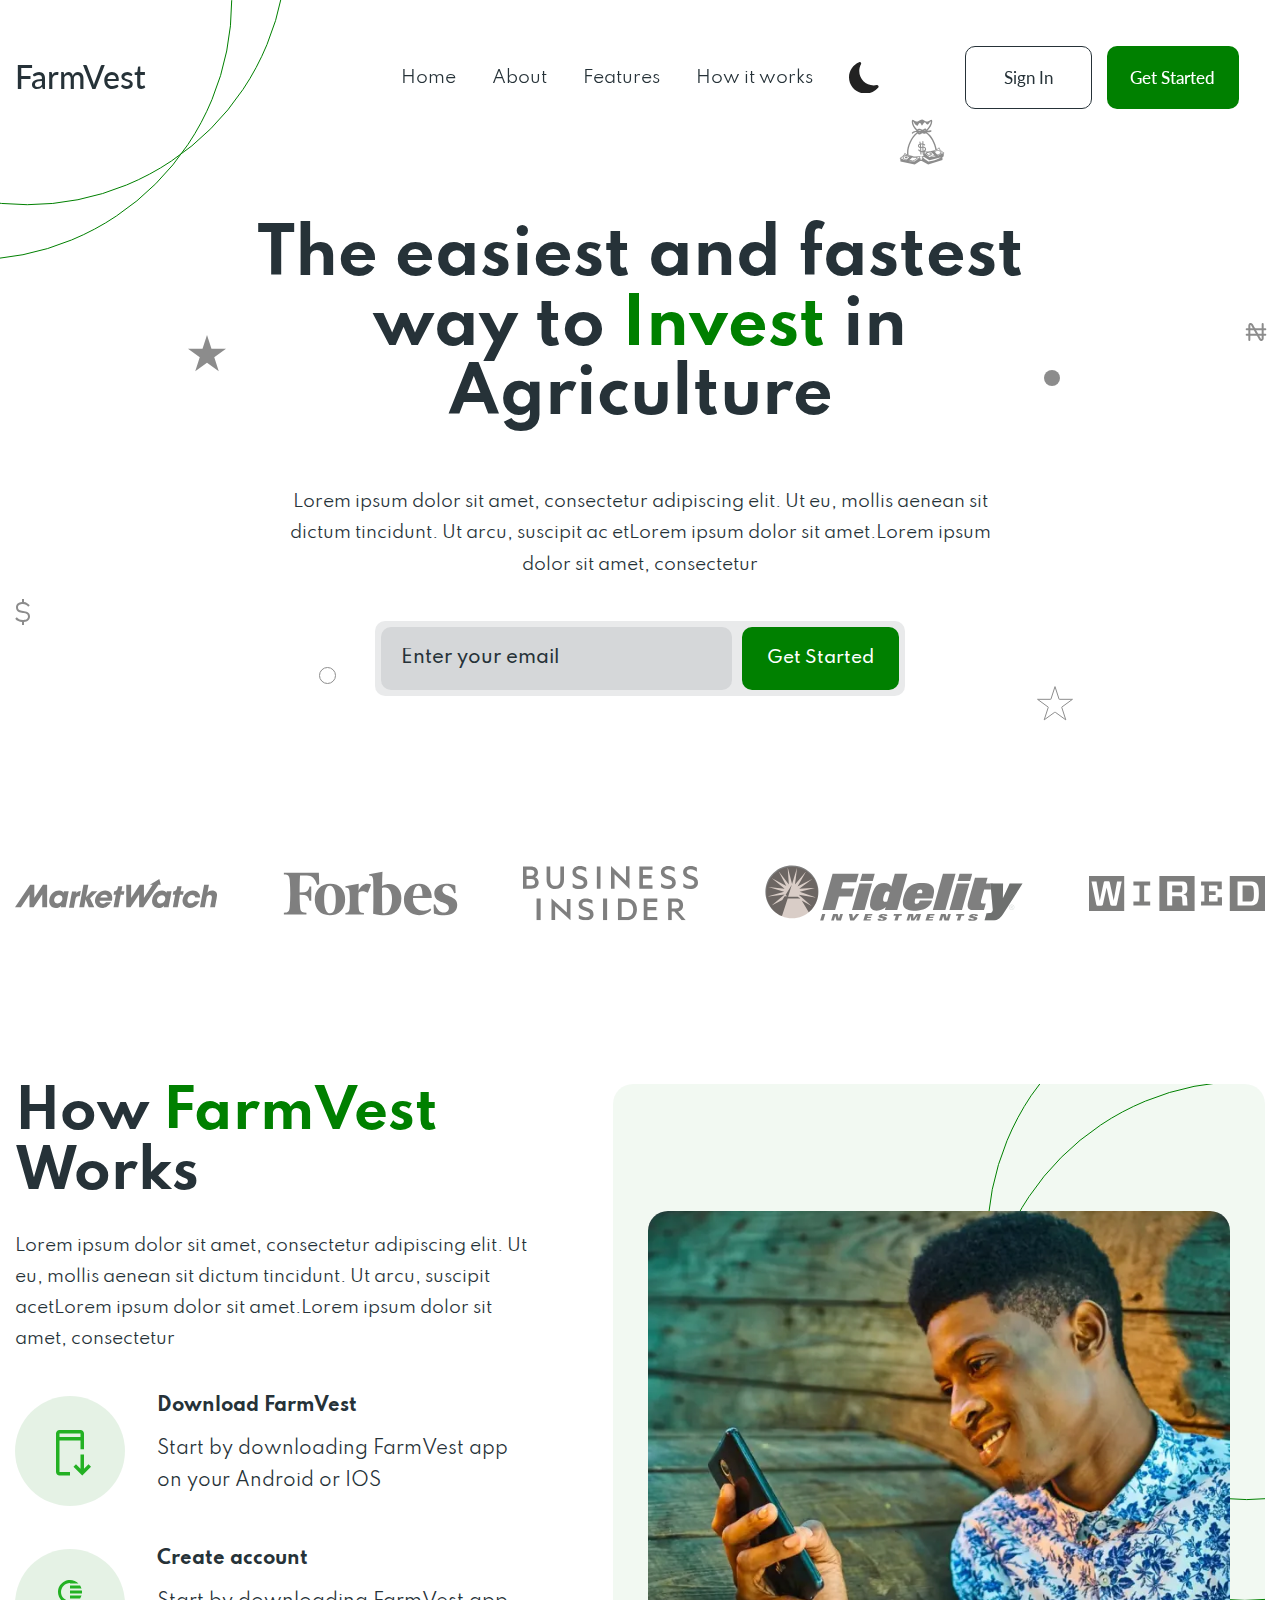
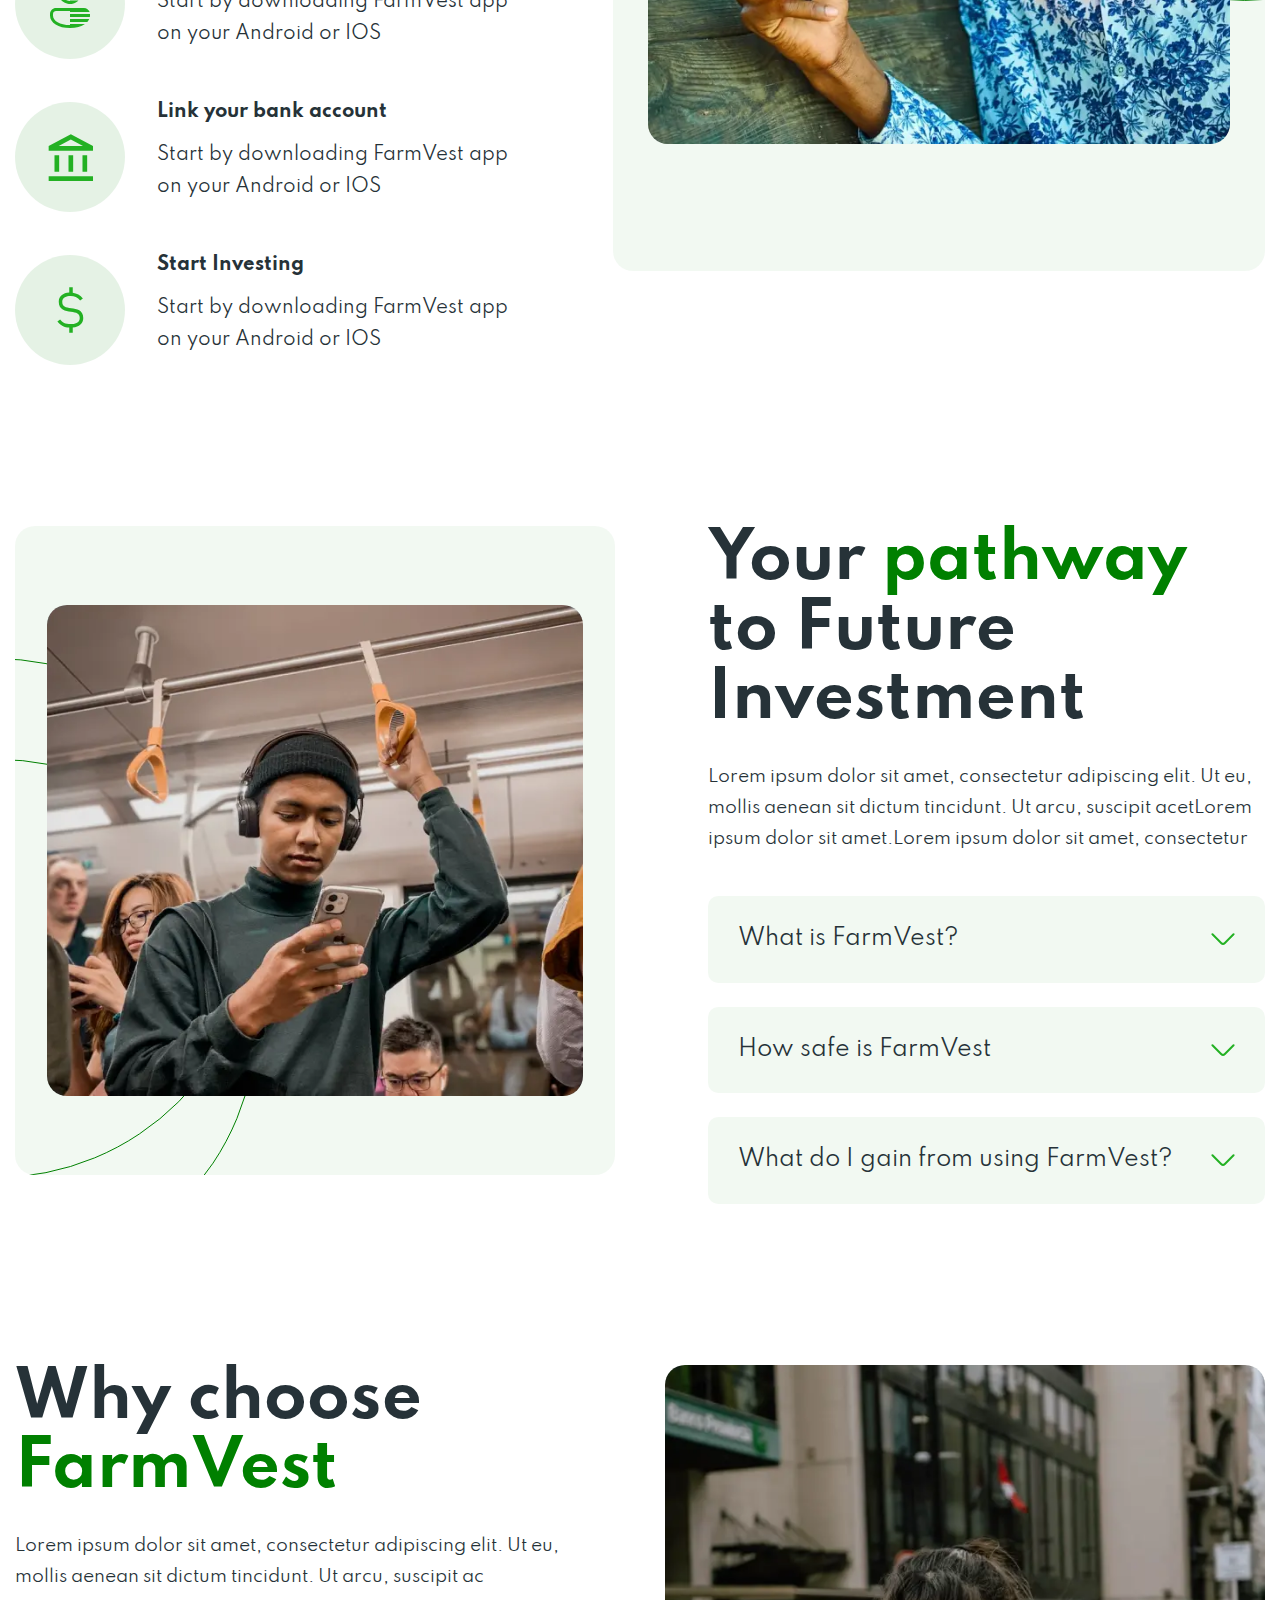
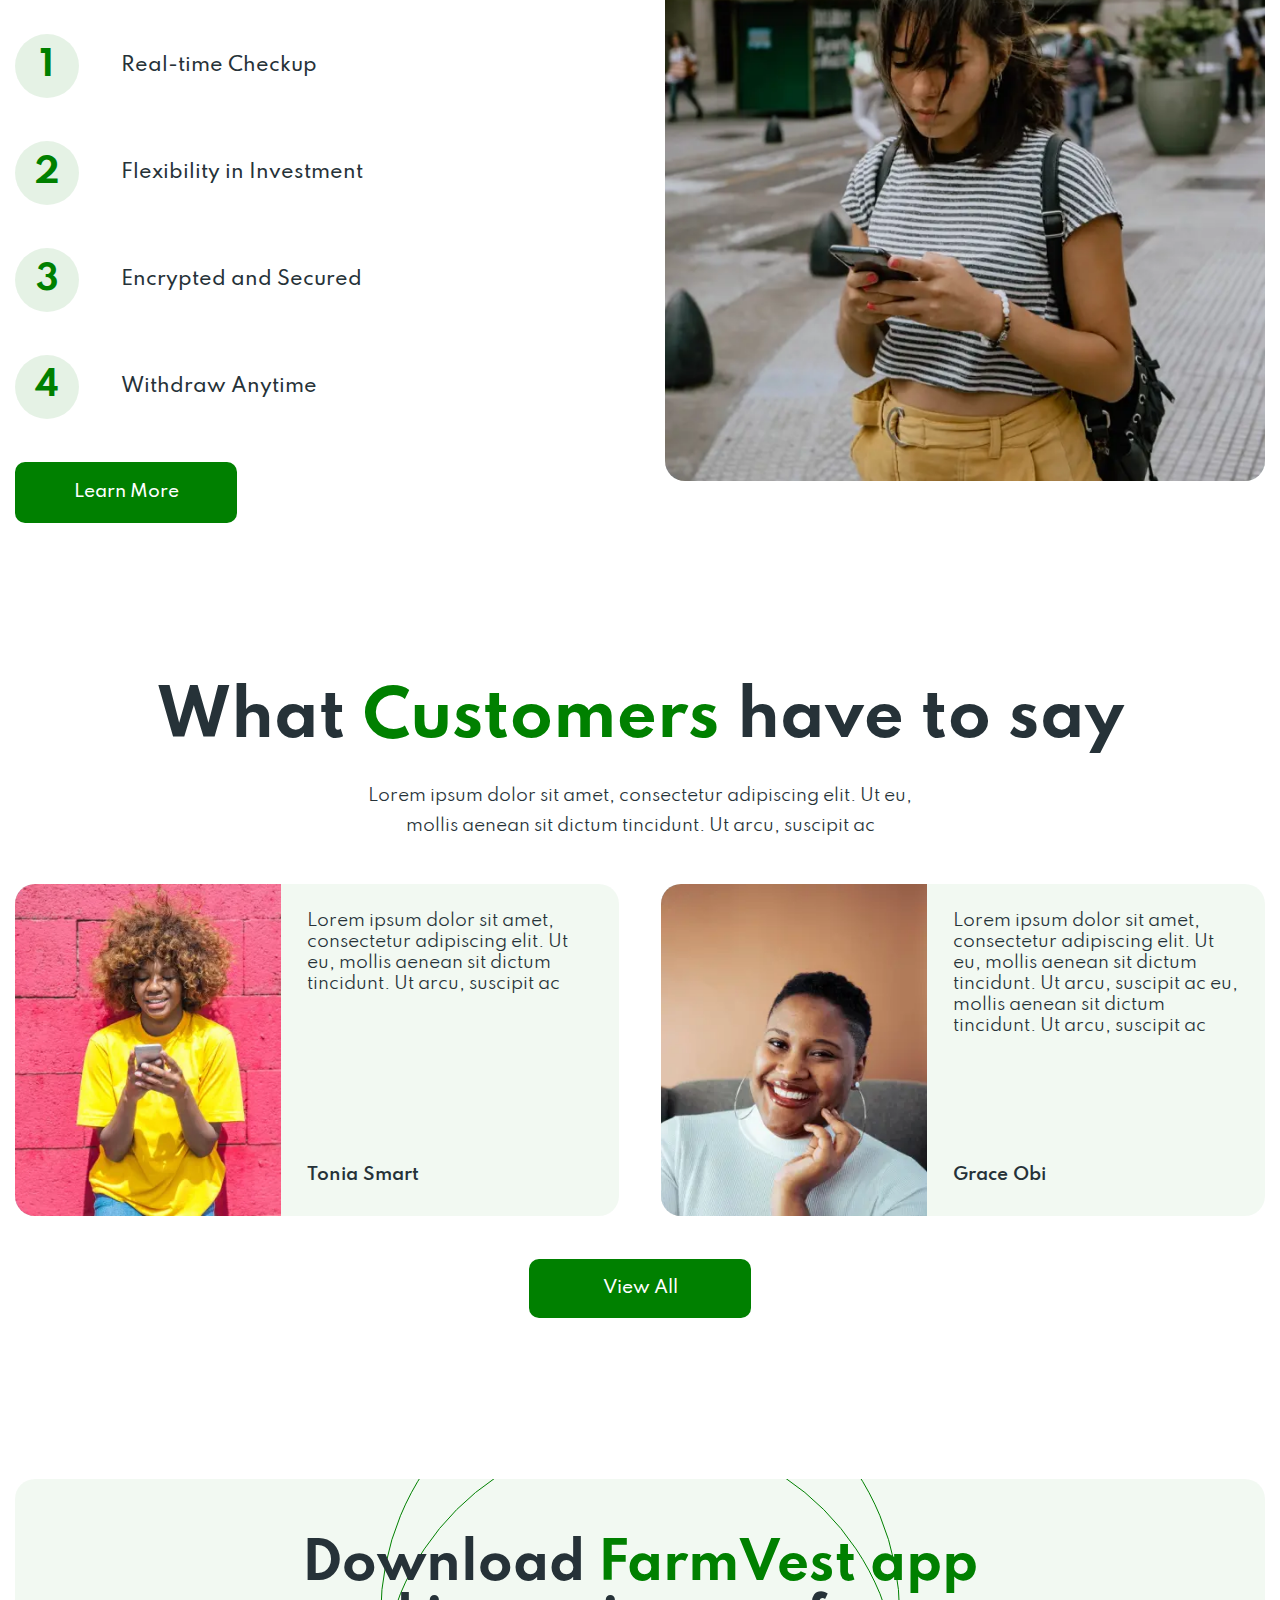
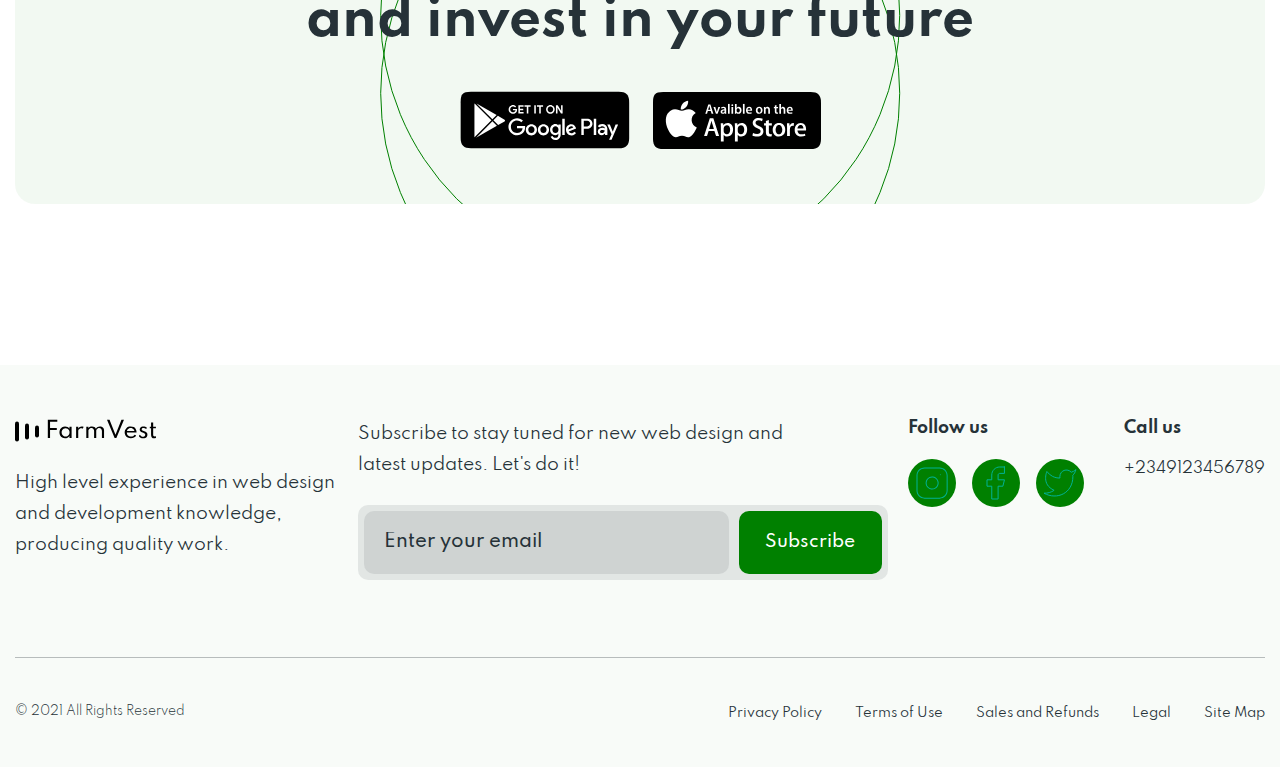
==== commit 95c21960: "2" ====
--- a/home.html
+++ b/home.html
@@ -7,8 +7,7 @@
 	<meta name="format-detection" content="telephone=no">
 	<meta name="theme-color" content="#263238">
 	<link rel="stylesheet" href="css/style.css">
-	<link rel="stylesheet" title="theme" href="?_v=20220728124717">
-	<link rel="shortcut icon" href="css/theme-dark.css">
+	<link rel="stylesheet" title="theme" href="#">
 	<meta name="viewport" content="width=device-width, initial-scale=1.0">
 </head>
 
@@ -36,22 +35,24 @@
 							<li class="menu__item">
 								<a href="" class="menu__link">How it works</a>
 							</li>
-
+							<!-- <label class="switch">
+								<input type="checkbox">
+								<span class="slider"></span>
+							</label> -->
 							<div class="theme">
-								<svg class="changeTheme" data-theme="light" width="30" height="30" viewBox="0 0 40 40"
-									fill="none" xmlns="http://www.w3.org/2000/svg" style="display: none;">
+								<svg class="changeTheme" data-theme="light" viewBox="0 0 40 40"
+									xmlns="http://www.w3.org/2000/svg" style="display: none;">
 									<path
 										d="M20 30C22.6522 30 25.1957 28.9464 27.0711 27.0711C28.9464 25.1957 30 22.6522 30 20C30 17.3478 28.9464 14.8043 27.0711 12.9289C25.1957 11.0536 22.6522 10 20 10C17.3478 10 14.8043 11.0536 12.9289 12.9289C11.0536 14.8043 10 17.3478 10 20C10 22.6522 11.0536 25.1957 12.9289 27.0711C14.8043 28.9464 17.3478 30 20 30V30ZM20 0C20.3315 0 20.6495 0.131696 20.8839 0.366117C21.1183 0.600537 21.25 0.918479 21.25 1.25V6.25C21.25 6.58152 21.1183 6.89946 20.8839 7.13388C20.6495 7.3683 20.3315 7.5 20 7.5C19.6685 7.5 19.3505 7.3683 19.1161 7.13388C18.8817 6.89946 18.75 6.58152 18.75 6.25V1.25C18.75 0.918479 18.8817 0.600537 19.1161 0.366117C19.3505 0.131696 19.6685 0 20 0V0ZM20 32.5C20.3315 32.5 20.6495 32.6317 20.8839 32.8661C21.1183 33.1005 21.25 33.4185 21.25 33.75V38.75C21.25 39.0815 21.1183 39.3995 20.8839 39.6339C20.6495 39.8683 20.3315 40 20 40C19.6685 40 19.3505 39.8683 19.1161 39.6339C18.8817 39.3995 18.75 39.0815 18.75 38.75V33.75C18.75 33.4185 18.8817 33.1005 19.1161 32.8661C19.3505 32.6317 19.6685 32.5 20 32.5V32.5ZM40 20C40 20.3315 39.8683 20.6495 39.6339 20.8839C39.3995 21.1183 39.0815 21.25 38.75 21.25H33.75C33.4185 21.25 33.1005 21.1183 32.8661 20.8839C32.6317 20.6495 32.5 20.3315 32.5 20C32.5 19.6685 32.6317 19.3505 32.8661 19.1161C33.1005 18.8817 33.4185 18.75 33.75 18.75H38.75C39.0815 18.75 39.3995 18.8817 39.6339 19.1161C39.8683 19.3505 40 19.6685 40 20ZM7.5 20C7.5 20.3315 7.3683 20.6495 7.13388 20.8839C6.89946 21.1183 6.58152 21.25 6.25 21.25H1.25C0.918479 21.25 0.600537 21.1183 0.366117 20.8839C0.131696 20.6495 0 20.3315 0 20C0 19.6685 0.131696 19.3505 0.366117 19.1161C0.600537 18.8817 0.918479 18.75 1.25 18.75H6.25C6.58152 18.75 6.89946 18.8817 7.13388 19.1161C7.3683 19.3505 7.5 19.6685 7.5 20ZM34.1425 5.8575C34.3768 6.09191 34.5085 6.40979 34.5085 6.74125C34.5085 7.07271 34.3768 7.39059 34.1425 7.625L30.6075 11.1625C30.4913 11.2786 30.3533 11.3706 30.2016 11.4333C30.0498 11.4961 29.8871 11.5283 29.7229 11.5282C29.3912 11.528 29.0731 11.396 28.8387 11.1612C28.7227 11.045 28.6307 10.9071 28.5679 10.7553C28.5052 10.6035 28.4729 10.4409 28.4731 10.2766C28.4733 9.94491 28.6053 9.62689 28.84 9.3925L32.375 5.8575C32.6094 5.62316 32.9273 5.49152 33.2588 5.49152C33.5902 5.49152 33.9081 5.62316 34.1425 5.8575V5.8575ZM11.16 28.84C11.3943 29.0744 11.526 29.3923 11.526 29.7237C11.526 30.0552 11.3943 30.3731 11.16 30.6075L7.625 34.1425C7.38925 34.3702 7.07349 34.4962 6.74575 34.4933C6.418 34.4905 6.10449 34.359 5.87273 34.1273C5.64097 33.8955 5.50951 33.582 5.50666 33.2543C5.50381 32.9265 5.6298 32.6108 5.8575 32.375L9.3925 28.84C9.62691 28.6057 9.94479 28.474 10.2762 28.474C10.6077 28.474 10.9256 28.6057 11.16 28.84V28.84ZM34.1425 34.1425C33.9081 34.3768 33.5902 34.5085 33.2588 34.5085C32.9273 34.5085 32.6094 34.3768 32.375 34.1425L28.84 30.6075C28.6123 30.3717 28.4863 30.056 28.4892 29.7282C28.492 29.4005 28.6235 29.087 28.8552 28.8552C29.087 28.6235 29.4005 28.492 29.7282 28.4892C30.056 28.4863 30.3717 28.6123 30.6075 28.84L34.1425 32.375C34.3768 32.6094 34.5085 32.9273 34.5085 33.2588C34.5085 33.5902 34.3768 33.9081 34.1425 34.1425ZM11.16 11.1625C10.9256 11.3968 10.6077 11.5285 10.2762 11.5285C9.94479 11.5285 9.62691 11.3968 9.3925 11.1625L5.8575 7.625C5.73811 7.50969 5.64288 7.37176 5.57737 7.21926C5.51186 7.06675 5.47738 6.90273 5.47594 6.73675C5.47449 6.57078 5.50612 6.40618 5.56897 6.25256C5.63182 6.09894 5.72464 5.95937 5.84201 5.84201C5.95937 5.72464 6.09894 5.63182 6.25256 5.56897C6.40618 5.50612 6.57078 5.47449 6.73675 5.47594C6.90273 5.47738 7.06675 5.51186 7.21926 5.57737C7.37176 5.64288 7.50969 5.73811 7.625 5.8575L11.16 9.3925C11.2764 9.50861 11.3688 9.64655 11.4318 9.79842C11.4948 9.95028 11.5272 10.1131 11.5272 10.2775C11.5272 10.4419 11.4948 10.6047 11.4318 10.7566C11.3688 10.9084 11.2764 11.0464 11.16 11.1625V11.1625Z"
 										fill="#ffffff"></path>
 								</svg>
-								<svg class="changeTheme" data-theme="dark" width="25" height="25" viewBox="0 0 38 40"
-									fill="none" xmlns="http://www.w3.org/2000/svg" style="display: block;">
+								<svg class="changeTheme" data-theme="dark" viewBox="0 0 38 40"
+									xmlns="http://www.w3.org/2000/svg" style="display: block;">
 									<path
 										d="M15 0.695136C15.244 0.991667 15.3935 1.35457 15.4292 1.73694C15.4648 2.11932 15.385 2.5036 15.2 2.84014C13.7546 5.49382 12.9998 8.46837 13.005 11.4901C13.005 21.5426 21.2 29.6826 31.3 29.6826C32.6175 29.6826 33.9 29.5451 35.1325 29.2826C35.5103 29.2008 35.9039 29.2321 36.264 29.3726C36.6241 29.5131 36.9349 29.7566 37.1575 30.0726C37.3925 30.4013 37.5123 30.7983 37.4983 31.2021C37.4842 31.6058 37.3372 31.9936 37.08 32.3051C35.1192 34.7137 32.6456 36.6544 29.8396 37.9856C27.0335 39.3168 23.9658 40.0051 20.86 40.0001C9.335 40.0001 0 30.7151 0 19.2751C0 10.6651 5.285 3.28014 12.81 0.150136C13.1848 -0.00828447 13.601 -0.0407995 13.9959 0.057475C14.3908 0.15575 14.7431 0.379507 15 0.695136V0.695136Z"
 										fill="#222222"></path>
 								</svg>
 							</div>
-
 						</ul>
 					</nav>
 				</div>
@@ -113,19 +114,24 @@
 				<div class="partners__container-big">
 					<div class="partners__container">
 						<div class="partners__item">
-							<img class="partners__image" src="img/main-block/partners/01.svg" alt="partner-1" class="partners__image">
+							<img class="partners__image" src="img/main-block/partners/01.svg" alt="partner-1"
+								class="partners__image">
 						</div>
 						<div class="partners__item">
-							<img class="partners__image" src="img/main-block/partners/02.svg" alt="partner-2" class="partners__image">
+							<img class="partners__image" src="img/main-block/partners/02.svg" alt="partner-2"
+								class="partners__image">
 						</div>
 						<div class="partners__item">
-							<img class="partners__image" src="img/main-block/partners/03.svg" alt="partner-3" class="partners__image">
+							<img class="partners__image" src="img/main-block/partners/03.svg" alt="partner-3"
+								class="partners__image">
 						</div>
 						<div class="partners__item">
-							<img class="partners__image" src="img/main-block/partners/04.svg" alt="partner-4" class="partners__image">
+							<img class="partners__image" src="img/main-block/partners/04.svg" alt="partner-4"
+								class="partners__image">
 						</div>
 						<div class="partners__item">
-							<img class="partners__image" src="img/main-block/partners/05.svg" alt="partner-5" class="partners__image">
+							<img class="partners__image" src="img/main-block/partners/05.svg" alt="partner-5"
+								class="partners__image">
 						</div>
 					</div>
 				</div>
--- a/css/style.css
+++ b/css/style.css
@@ -291,15 +291,15 @@
 	}
 }
 
-@supports (min-width: clamp(6.25rem, 3.2501674057rem + 6.2498139936vw, 8.875rem)) {
+@supports (min-width: clamp(5rem, 0.5716756942rem + 9.2259158954vw, 8.875rem)) {
 	.button_transparent {
-		min-width: clamp(6.25rem, 3.2501674057rem + 6.2498139936vw, 8.875rem);
-	}
-}
-
-@supports not (min-width: clamp(6.25rem, 3.2501674057rem + 6.2498139936vw, 8.875rem)) {
+		min-width: clamp(5rem, 0.5716756942rem + 9.2259158954vw, 8.875rem);
+	}
+}
+
+@supports not (min-width: clamp(5rem, 0.5716756942rem + 9.2259158954vw, 8.875rem)) {
 	.button_transparent {
-		min-width: calc(6.25rem + 2.625 * (100vw - 47.99875rem) / 42.00125);
+		min-width: calc(5rem + 3.875 * (100vw - 47.99875rem) / 42.00125);
 	}
 }
 
@@ -447,15 +447,15 @@
 	line-height: 1.194;
 }
 
-@supports (font-size: clamp(1.5625rem, 1.3970864662rem + 0.8270676692vw, 2.25rem)) {
+@supports (font-size: clamp(1.25rem, 1.0093984962rem + 1.2030075188vw, 2.25rem)) {
 	.header__logo {
-		font-size: clamp(1.5625rem, 1.3970864662rem + 0.8270676692vw, 2.25rem);
-	}
-}
-
-@supports not (font-size: clamp(1.5625rem, 1.3970864662rem + 0.8270676692vw, 2.25rem)) {
+		font-size: clamp(1.25rem, 1.0093984962rem + 1.2030075188vw, 2.25rem);
+	}
+}
+
+@supports not (font-size: clamp(1.25rem, 1.0093984962rem + 1.2030075188vw, 2.25rem)) {
 	.header__logo {
-		font-size: calc(1.5625rem + 0.6875 * (100vw - 20rem) / 83.125);
+		font-size: calc(1.25rem + 1 * (100vw - 20rem) / 83.125);
 	}
 }
 
@@ -476,6 +476,42 @@
 	-ms-flex-align: center;
 	align-items: center;
 	gap: 1rem;
+}
+
+@supports (gap: clamp(0.625rem, 0.5347744361rem + 0.4511278195vw, 1rem)) {
+	.header__actions {
+		gap: clamp(0.625rem, 0.5347744361rem + 0.4511278195vw, 1rem);
+	}
+}
+
+@supports not (gap: clamp(0.625rem, 0.5347744361rem + 0.4511278195vw, 1rem)) {
+	.header__actions {
+		gap: calc(0.625rem + 0.375 * (100vw - 20rem) / 83.125);
+	}
+}
+
+.header__actions {
+	position: relative;
+	z-index: 5;
+	display: -webkit-box;
+	display: -ms-flexbox;
+	display: flex;
+	-webkit-box-align: center;
+	-ms-flex-align: center;
+	align-items: center;
+	gap: 1rem;
+}
+
+@supports (gap: clamp(0.625rem, 0.5347744361rem + 0.4511278195vw, 1rem)) {
+	.header__actions {
+		gap: clamp(0.625rem, 0.5347744361rem + 0.4511278195vw, 1rem);
+	}
+}
+
+@supports not (gap: clamp(0.625rem, 0.5347744361rem + 0.4511278195vw, 1rem)) {
+	.header__actions {
+		gap: calc(0.625rem + 0.375 * (100vw - 20rem) / 83.125);
+	}
 }
 
 .header__button {
@@ -522,15 +558,15 @@
 	transition: color 0.3s ease 0s;
 }
 
-@supports (font-size: clamp(1rem, 0.8873239437rem + 0.234741784vw, 1.125rem)) {
+@supports (font-size: clamp(0.9375rem, 0.7684859155rem + 0.3521126761vw, 1.125rem)) {
 	.menu__link {
-		font-size: clamp(1rem, 0.8873239437rem + 0.234741784vw, 1.125rem);
-	}
-}
-
-@supports not (font-size: clamp(1rem, 0.8873239437rem + 0.234741784vw, 1.125rem)) {
+		font-size: clamp(0.9375rem, 0.7684859155rem + 0.3521126761vw, 1.125rem);
+	}
+}
+
+@supports not (font-size: clamp(0.9375rem, 0.7684859155rem + 0.3521126761vw, 1.125rem)) {
 	.menu__link {
-		font-size: calc(1rem + 0.125 * (100vw - 48rem) / 53.25);
+		font-size: calc(0.9375rem + 0.1875 * (100vw - 48rem) / 53.25);
 	}
 }
 
@@ -2602,4 +2638,10 @@
 		-ms-flex-direction: column;
 		flex-direction: column;
 	}
+}
+
+.theme {
+	display: inline-block;
+	min-width: 30px;
+	min-height: 30px;
 }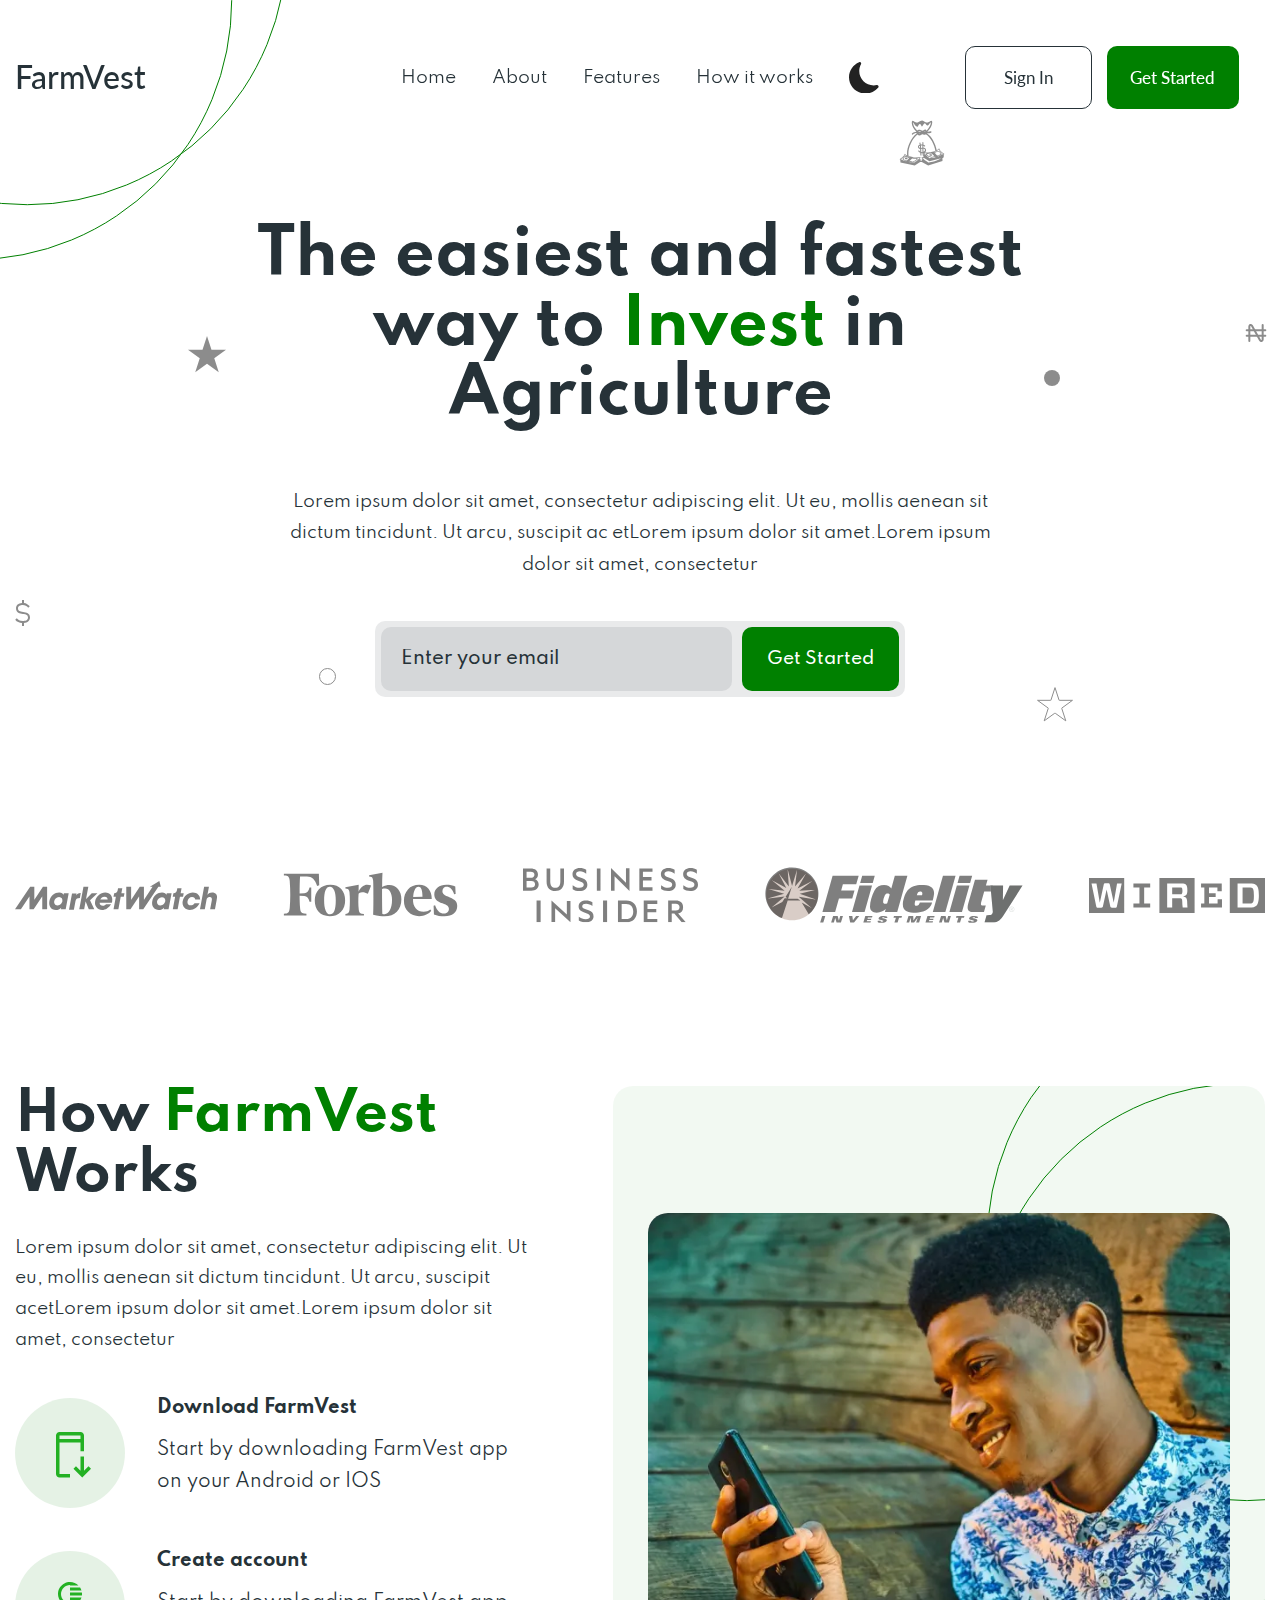
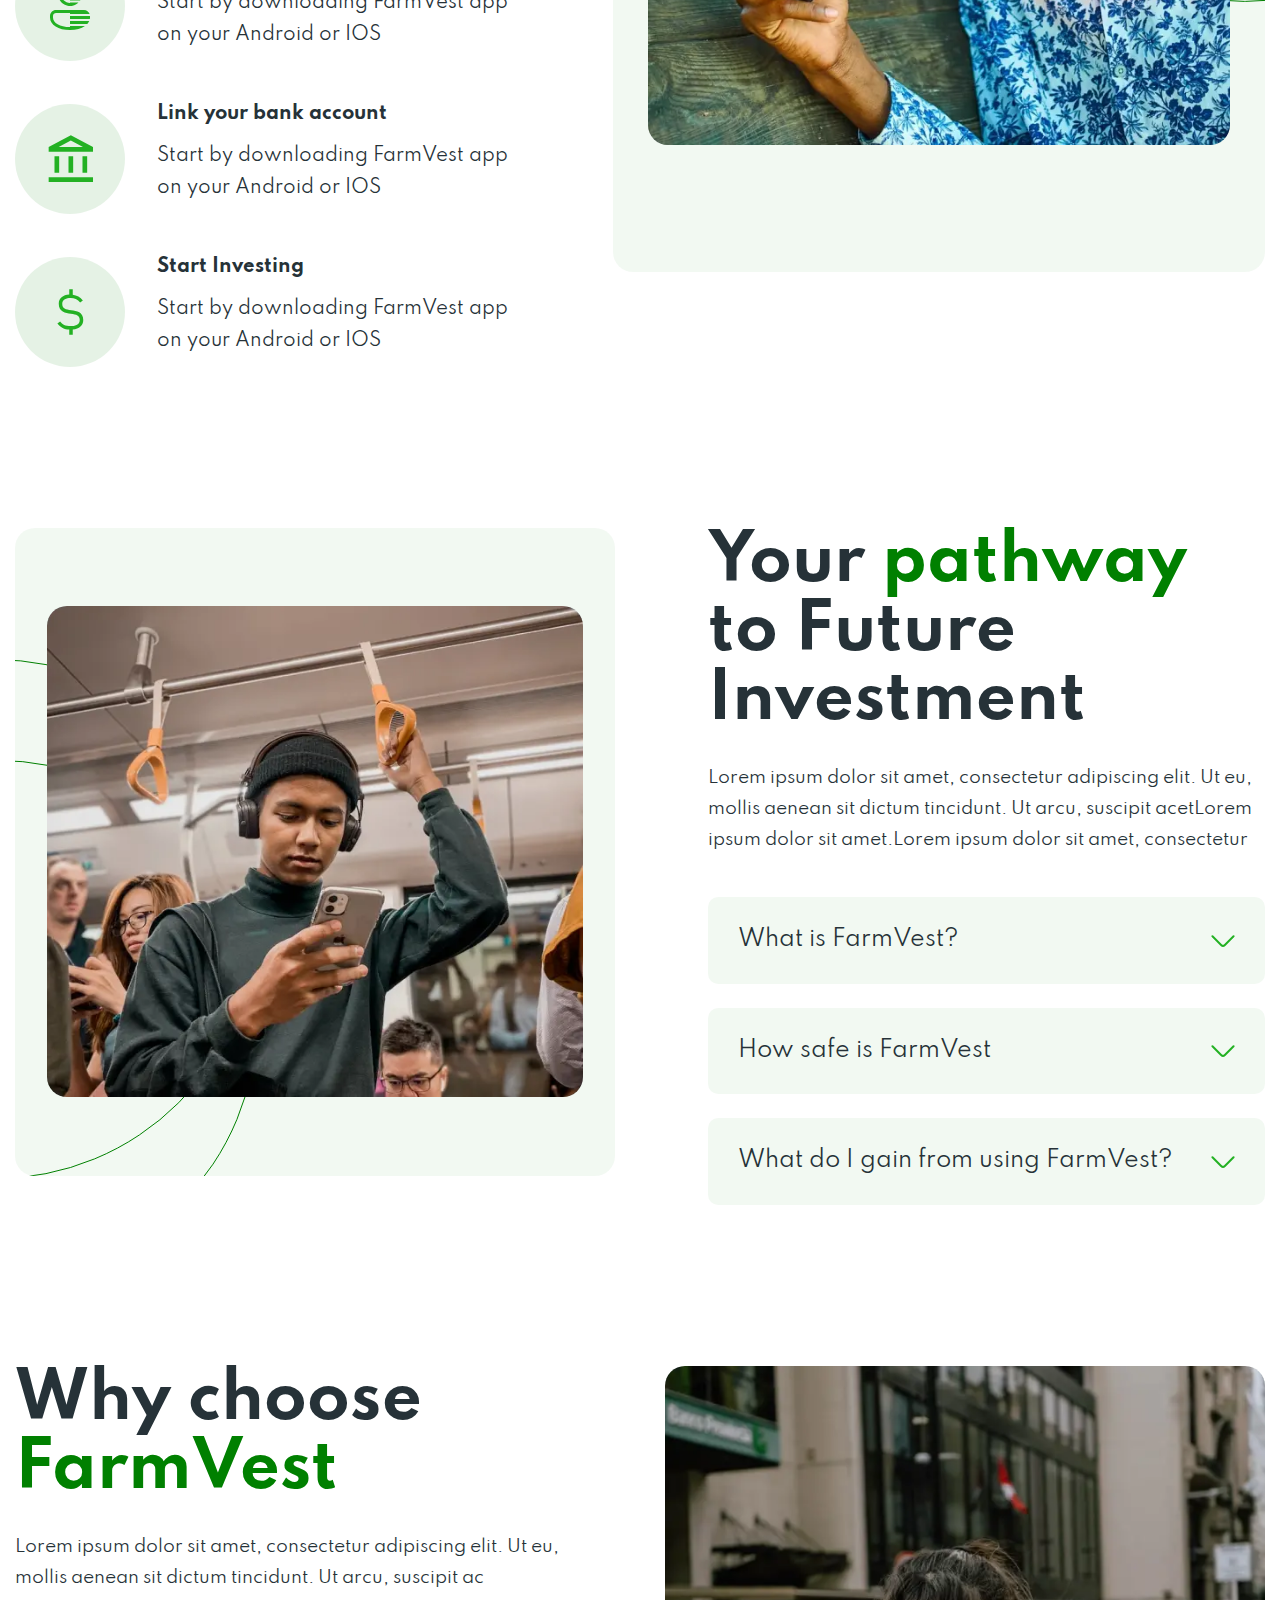
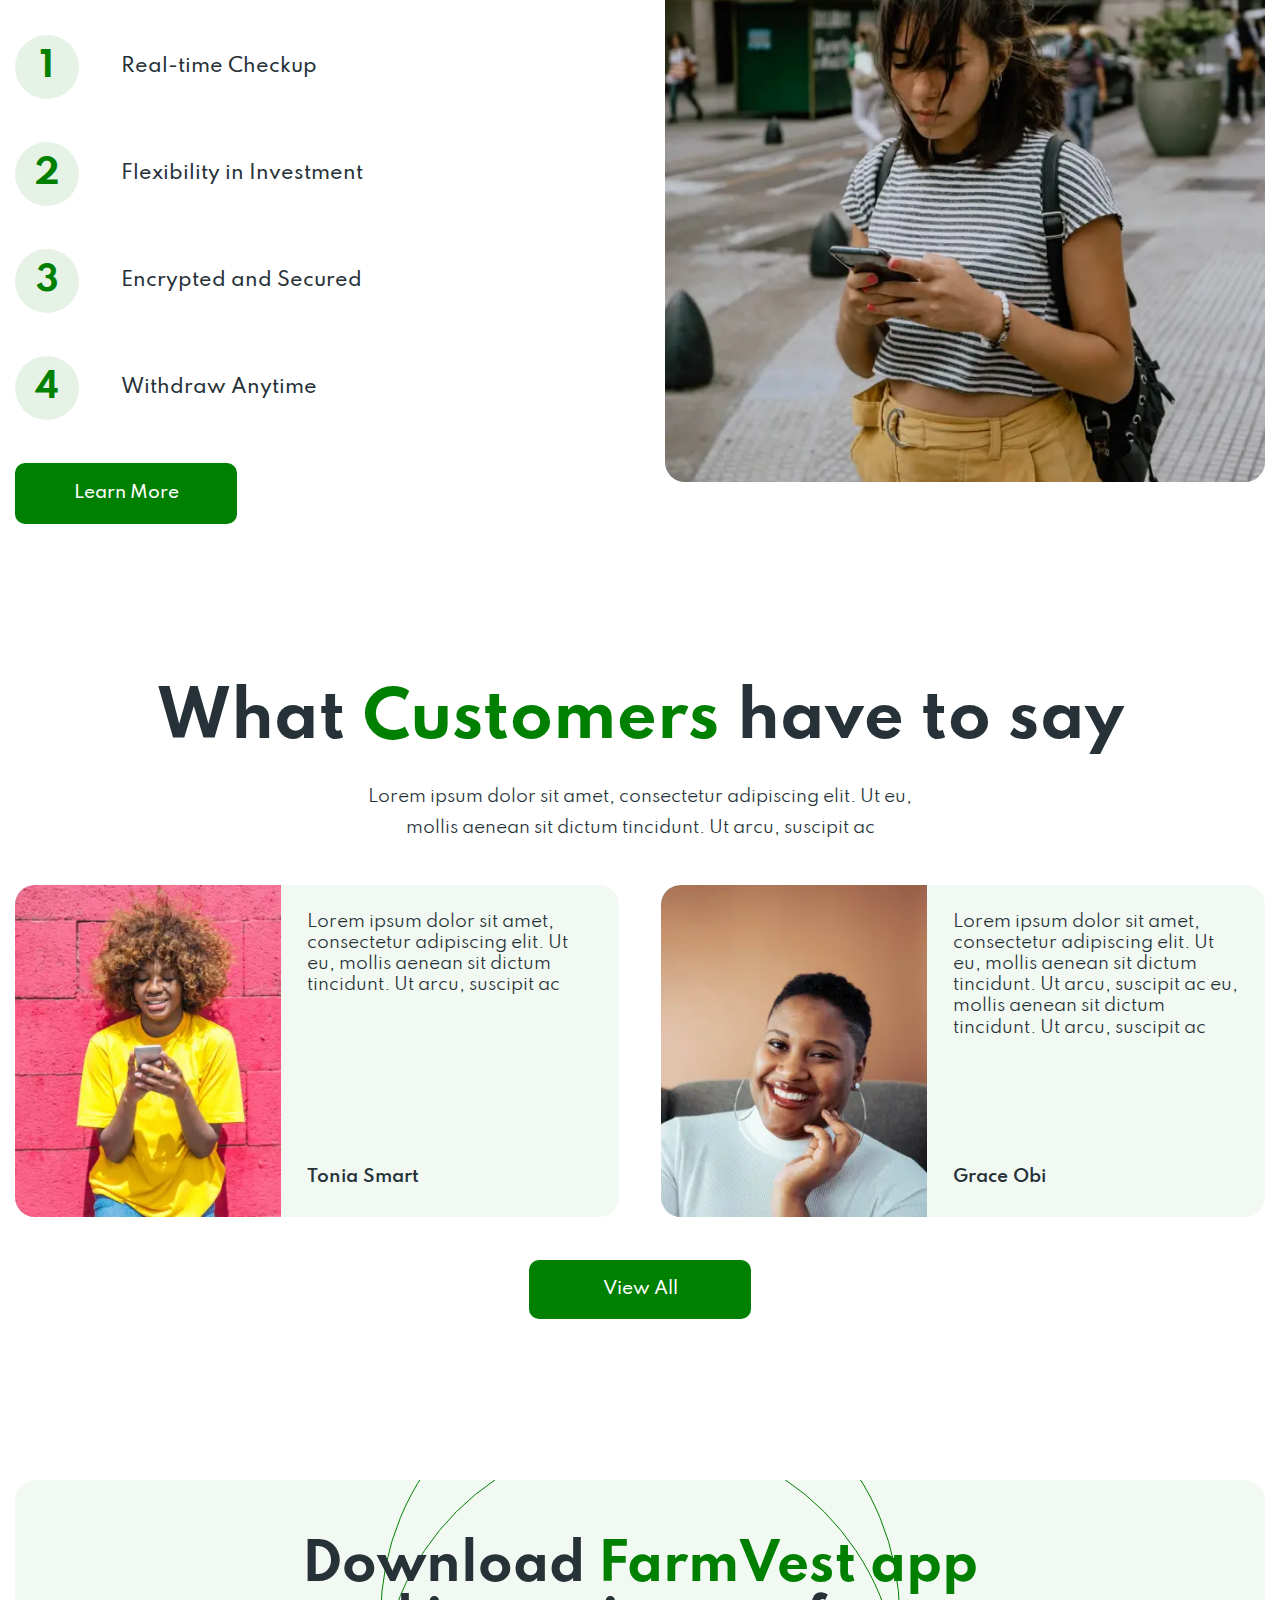
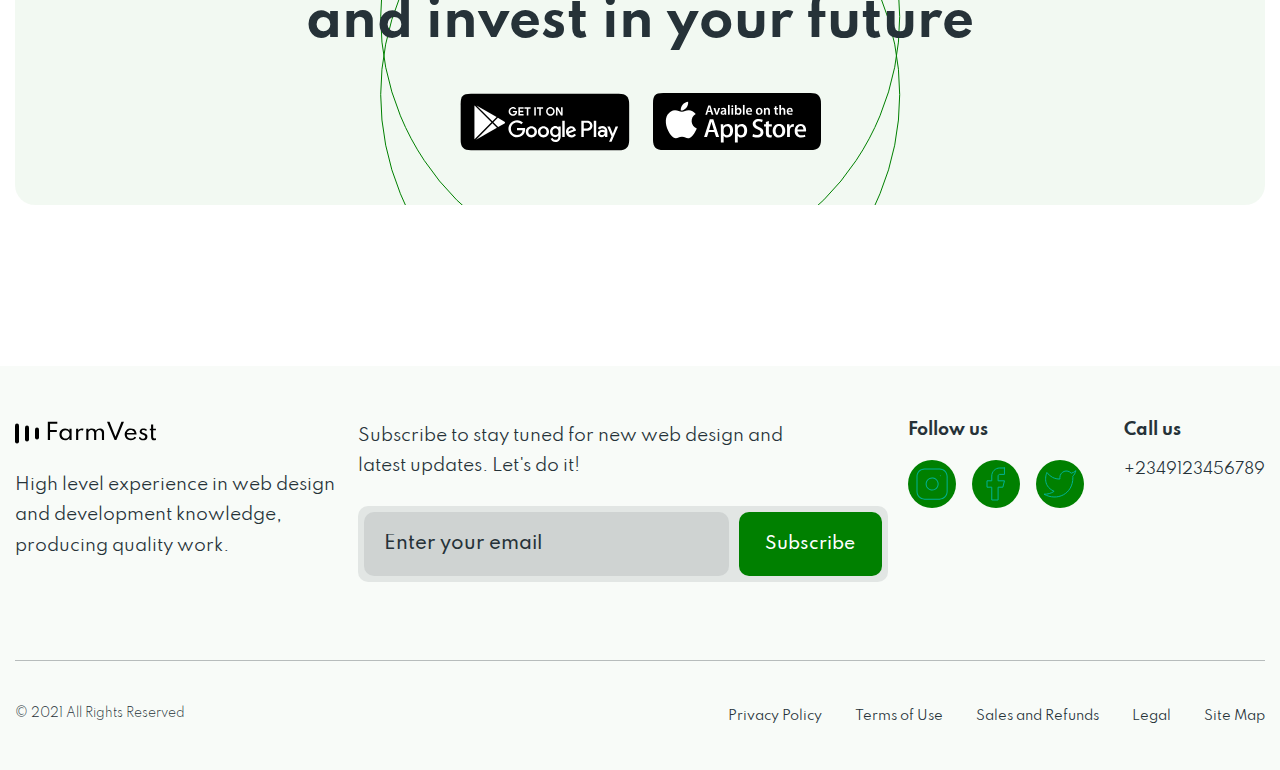
==== commit 7eb5af7c: "3" ====
--- a/home.html
+++ b/home.html
@@ -2,7 +2,7 @@
 <html lang="ru">
 
 <head>
-	<title>Главная</title>
+	<title>FarmVest</title>
 	<meta charset="UTF-8">
 	<meta name="format-detection" content="telephone=no">
 	<meta name="theme-color" content="#263238">
@@ -35,10 +35,6 @@
 							<li class="menu__item">
 								<a href="" class="menu__link">How it works</a>
 							</li>
-							<!-- <label class="switch">
-								<input type="checkbox">
-								<span class="slider"></span>
-							</label> -->
 							<div class="theme">
 								<svg class="changeTheme" data-theme="light" viewBox="0 0 40 40"
 									xmlns="http://www.w3.org/2000/svg" style="display: none;">
@@ -76,10 +72,9 @@
 								aenean sit dictum tincidunt. Ut arcu, suscipit ac
 								etLorem ipsum dolor sit amet.Lorem ipsum dolor sit amet, consectetur</p>
 							<div class="main-block__form">
-								<form action="#" class="form">
-									<input autocomplete="off" type="email" name="form[]" data-error="Error"
-										placeholder="Enter your email" class="form__input">
-									<button type="submit" class="form__button button">Get Started</button>
+								<form action="" class="form">
+									<input class="form__input" name="Email" autocomplete="off" type="email" placeholder="Enter your email">
+									<button class="form__button button" type="submit">Get Started</button>
 								</form>
 							</div>
 						</div>
@@ -383,10 +378,9 @@
 						<p class="footer-form__text text">Subscribe to stay tuned for new web design and latest updates. Let's
 							do
 							it!</p>
-						<form action="#" class="form">
-							<input autocomplete="off" type="email" name="form[]" data-error="Error"
-								placeholder="Enter your email" class="form__input">
-							<button type="submit" class="form__button button">Subscribe</button>
+						<form action="" class="form">
+							<input class="form__input" name="Email" autocomplete="off" type="email" placeholder="Enter your email">
+							<button class="form__button button" type="submit">Subscribe</button>
 						</form>
 					</div>
 					<div class="top-footer__contacts">
--- a/css/style.css
+++ b/css/style.css
@@ -355,7 +355,6 @@
 
 .form__button {
 	font-weight: 500;
-	line-height: 111%;
 	padding: 1.375rem 1.5625rem;
 	min-width: 10.1875rem;
 	font-size: 1.125rem;
@@ -2321,7 +2320,7 @@
 
 @media (max-width: 61.99875em) {
 	.button {
-		padding: 1.125rem 1rem;
+		padding: 1.2rem 1rem;
 	}
 
 	.button_transparent {
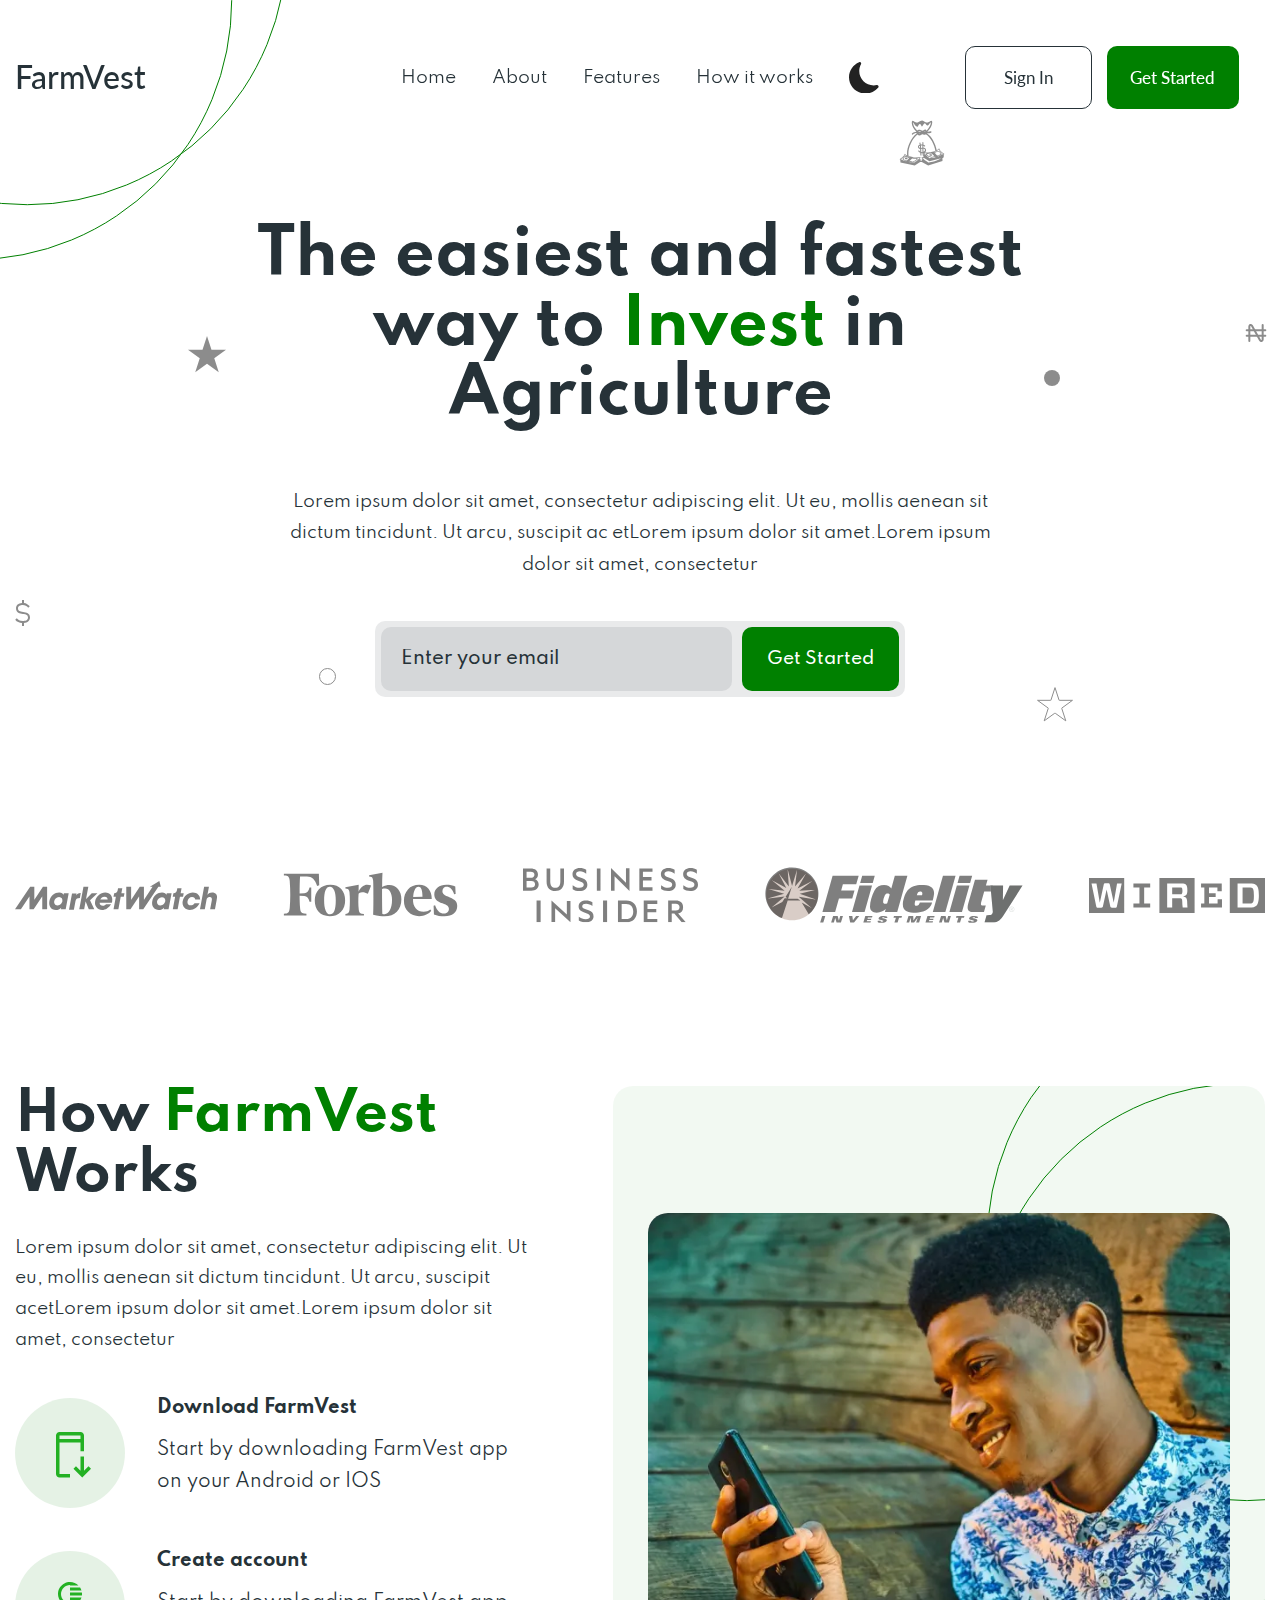
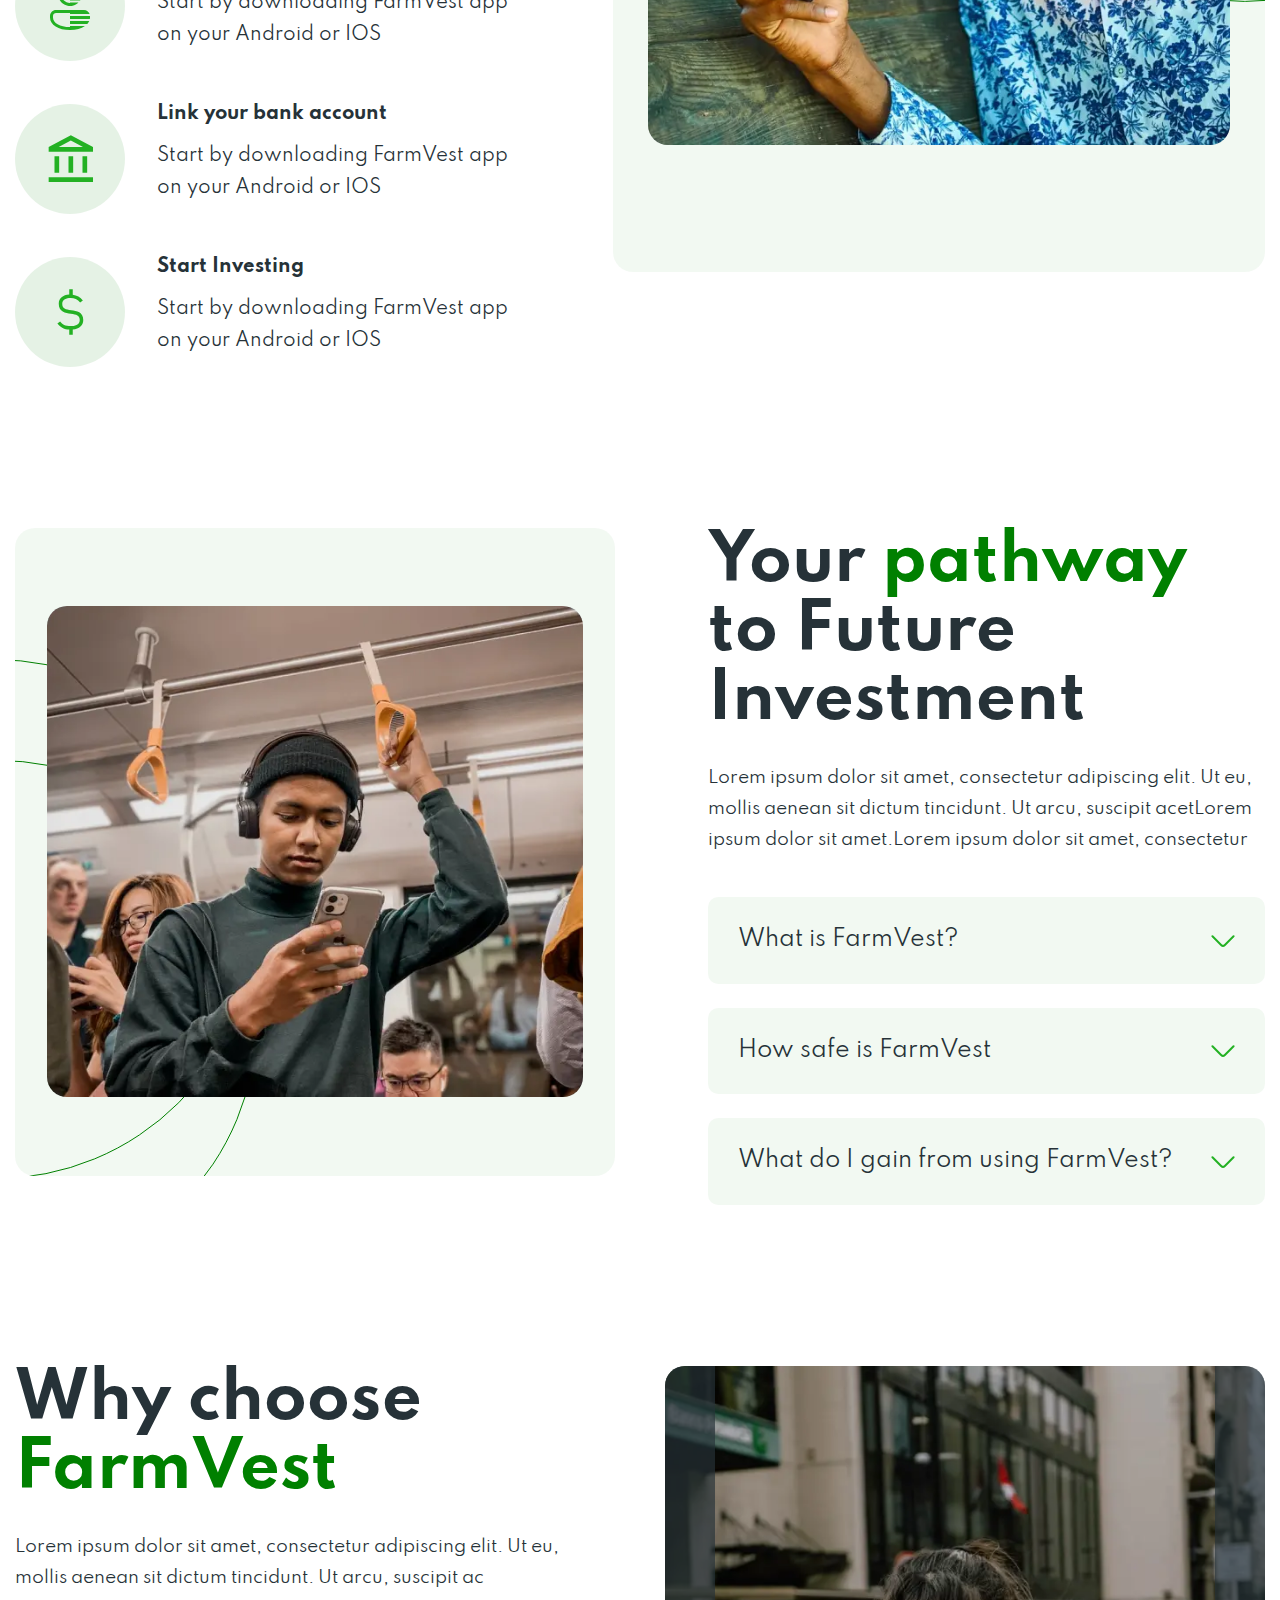
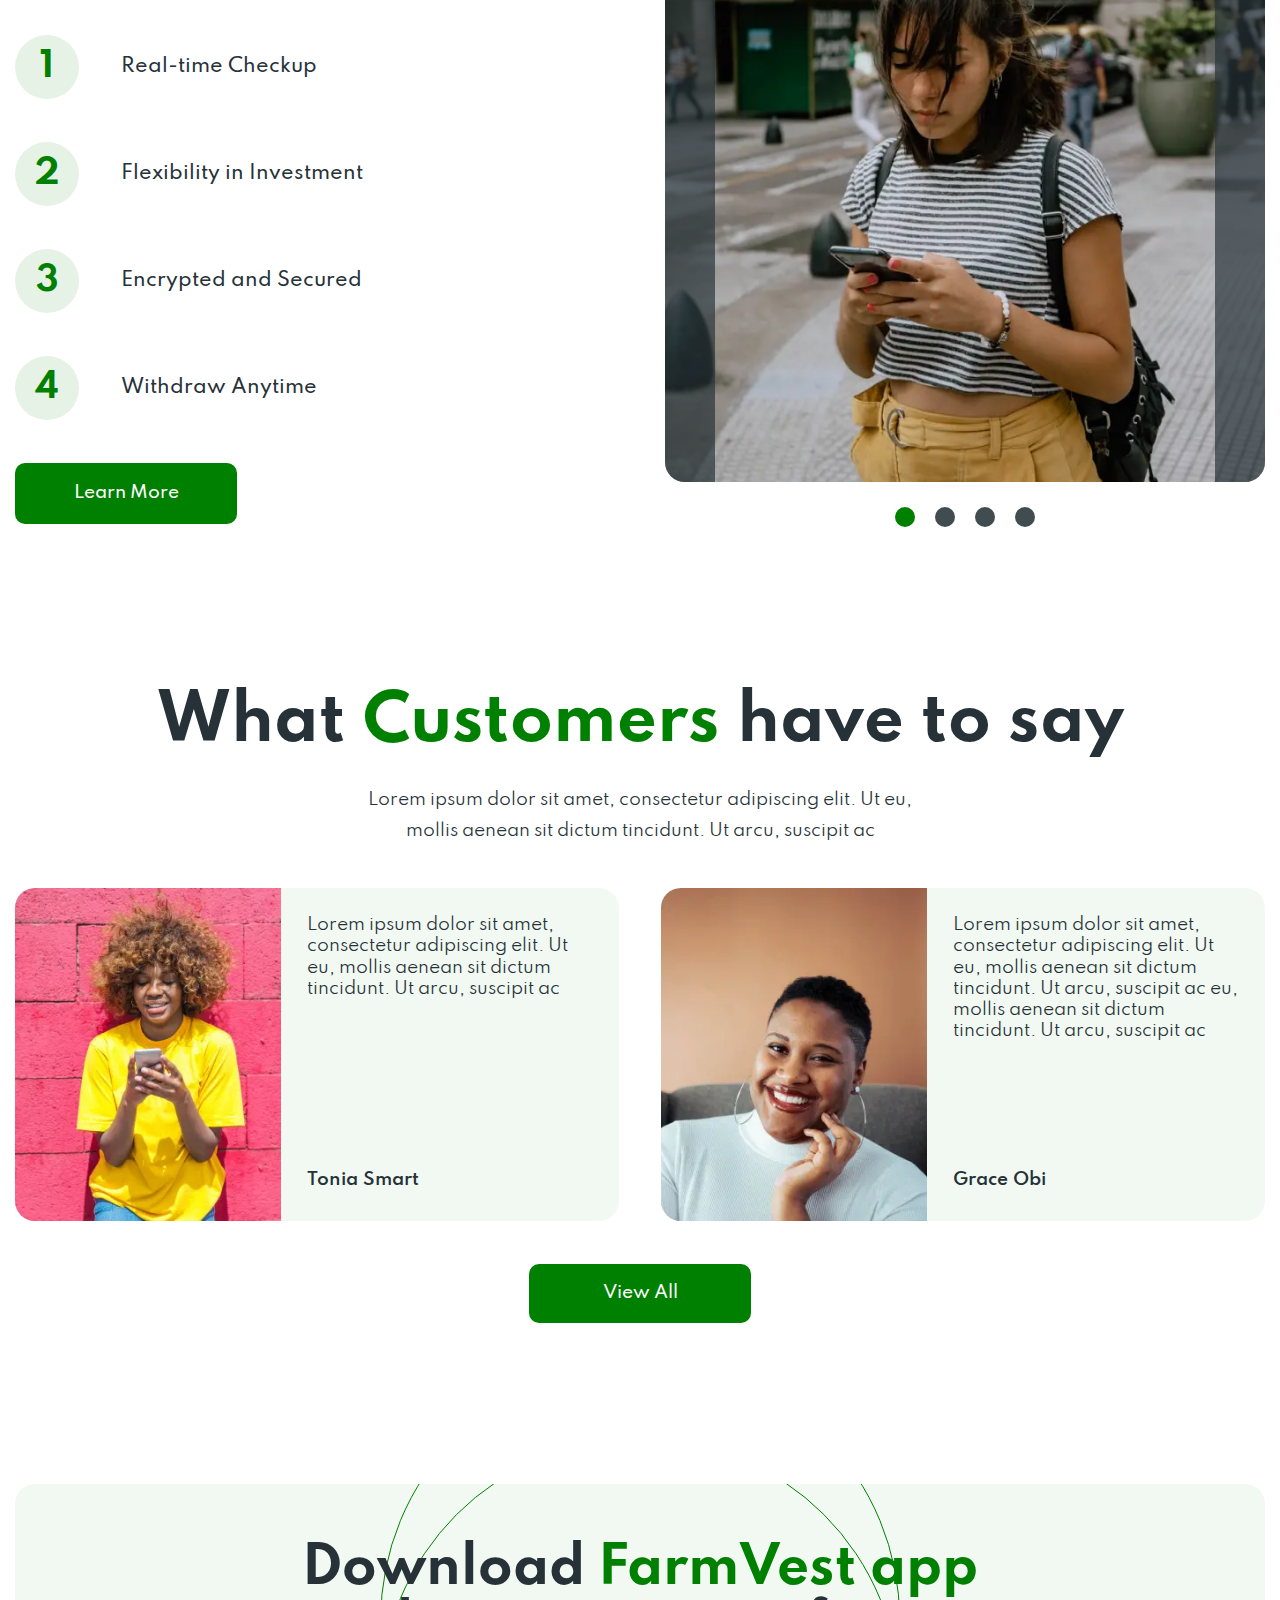
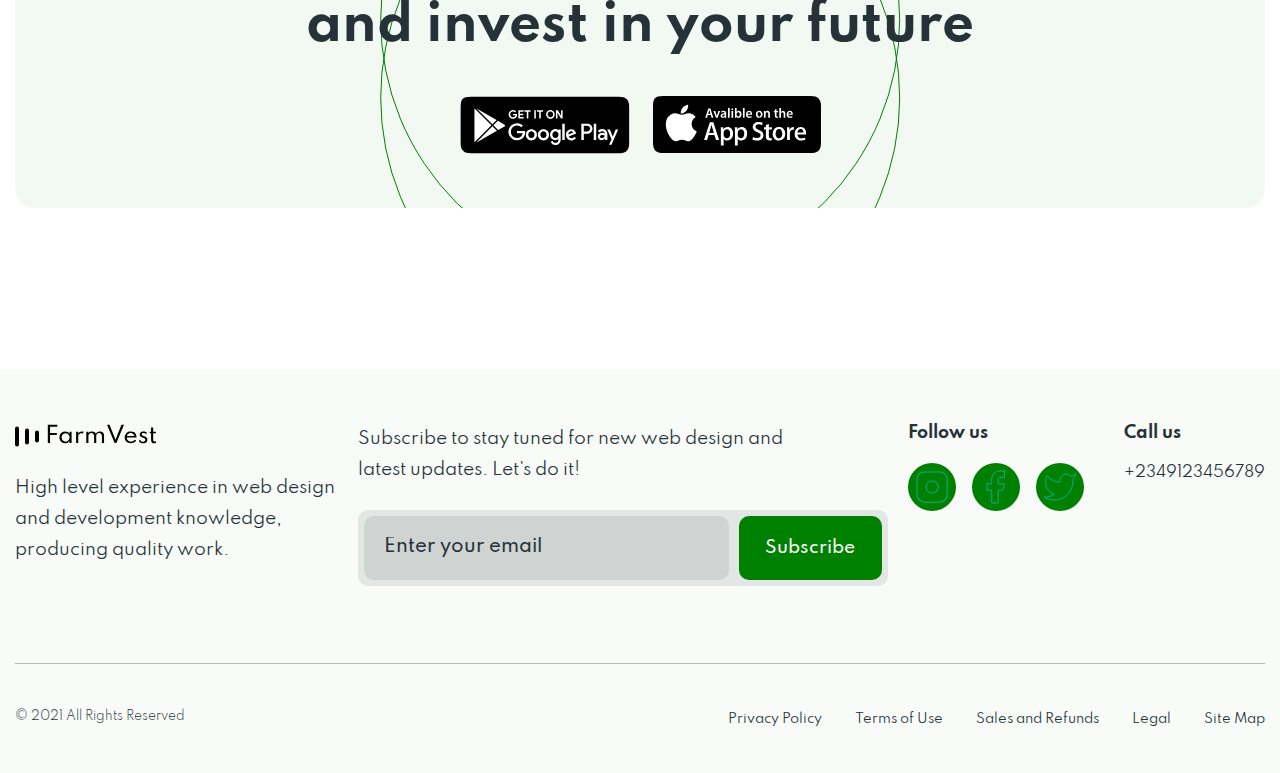
==== commit 4c88c18a: "3" ====
--- a/home.html
+++ b/home.html
@@ -73,7 +73,8 @@
 								etLorem ipsum dolor sit amet.Lorem ipsum dolor sit amet, consectetur</p>
 							<div class="main-block__form">
 								<form action="" class="form">
-									<input class="form__input" name="Email" autocomplete="off" type="email" placeholder="Enter your email">
+									<input class="form__input" name="Email" autocomplete="off" type="email"
+										placeholder="Enter your email">
 									<button class="form__button button" type="submit">Get Started</button>
 								</form>
 							</div>
@@ -289,11 +290,43 @@
 							</ol>
 							<a href="" class="why__button button">Learn More</a>
 						</div>
-						<div class="why__image image-block_without">
-							<picture>
-								<source srcset="img/main-block/choose/choose-card.webp" type="image/webp"><img
-									class="image-block__image" src="img/main-block/choose/choose-card.jpg" alt="why-choose">
-							</picture>
+
+						<div class="why__image slider">
+							<div class="slider__wrapper">
+								<div class="slider__item active">
+									<picture>
+										<source srcset="img/main-block/choose/choose-card.webp" type="image/webp"><img
+											src="img/main-block/choose/choose-card.jpg" alt="why-choose">
+									</picture>
+								</div>
+								<div class="slider__item">
+									<picture>
+										<source srcset="img/main-block/how-icons/how-card.webp" type="image/webp"><img
+											src="img/main-block/how-icons/how-card.jpg" alt="why-choose">
+									</picture>
+								</div>
+								<div class="slider__item">
+									<picture>
+										<source srcset="img/main-block/choose/choose-card.webp" type="image/webp"><img
+											src="img/main-block/choose/choose-card.jpg" alt="why-choose">
+									</picture>
+								</div>
+								<div class="slider__item">
+									<picture>
+										<source srcset="img/main-block/customers/customers-image01.webp" type="image/webp"><img
+											src="img/main-block/customers/customers-image01.jpg" alt="why-choose">
+									</picture>
+								</div>
+
+								<a class="slider__btn btn-prev"></a>
+								<a class="slider__btn btn-next"></a>
+							</div>
+							<div class="slider__dots slider-dots">
+								<span class="slider-dots__item active"></span>
+								<span class="slider-dots__item"></span>
+								<span class="slider-dots__item"></span>
+								<span class="slider-dots__item"></span>
+							</div>
 						</div>
 					</div>
 				</div>
@@ -379,7 +412,8 @@
 							do
 							it!</p>
 						<form action="" class="form">
-							<input class="form__input" name="Email" autocomplete="off" type="email" placeholder="Enter your email">
+							<input class="form__input" name="Email" autocomplete="off" type="email"
+								placeholder="Enter your email">
 							<button class="form__button button" type="submit">Subscribe</button>
 						</form>
 					</div>
@@ -428,7 +462,6 @@
 				</div>
 			</div>
 		</footer>
-
 	</div>
 
 	<script src="js/app.js"></script>
--- a/css/style.css
+++ b/css/style.css
@@ -2643,4 +2643,146 @@
 	display: inline-block;
 	min-width: 30px;
 	min-height: 30px;
+}
+
+
+
+/* slider */
+
+.slider {
+	-ms-grid-column-align: center;
+	justify-self: center;
+	display: -webkit-box;
+	display: -ms-flexbox;
+	display: flex;
+	-webkit-box-pack: center;
+	-ms-flex-pack: center;
+	justify-content: center;
+	-webkit-box-orient: vertical;
+	-webkit-box-direction: normal;
+	-ms-flex-direction: column;
+	flex-direction: column;
+	gap: 1.5625rem;
+	width: 100%;
+}
+
+.slider__wrapper {
+	position: relative;
+	overflow: hidden;
+	width: 100%;
+	height: auto;
+	border-radius: 20px;
+}
+
+.slider__item {
+	display: none;
+	-webkit-animation-name: fade;
+	animation-name: fade;
+	-webkit-animation-duration: 1.5s;
+	animation-duration: 1.5s;
+}
+
+.slider__item img {
+	width: 100%;
+	height: 100%;
+	-o-object-fit: cover;
+	object-fit: cover;
+}
+
+.slider .active {
+	display: block;
+}
+
+@-webkit-keyframes fade {
+	from {
+		opacity: 0.3;
+	}
+
+	to {
+		opacity: 1;
+	}
+}
+
+@keyframes fade {
+	from {
+		opacity: 0.3;
+	}
+
+	to {
+		opacity: 1;
+	}
+}
+
+.btn-prev,
+.btn-next {
+	cursor: pointer;
+	position: absolute;
+	top: 0%;
+	width: auto;
+	height: 100%;
+	padding: 1.5625rem;
+	/* background-color: rgba(38, 50, 56, 0.6784313725); */
+	font-weight: bold;
+	font-size: 1.5625rem;
+	-webkit-transition: 0.5s ease 0s;
+	-o-transition: 0.5s ease 0s;
+	transition: 0.5s ease 0s;
+}
+
+.btn-next {
+	right: 0;
+}
+
+.btn-prev:hover,
+.btn-next:hover {
+	/* background-color: rgba(38, 50, 56, 0.8745098039); */
+}
+
+/* Кружочки */
+
+.slider-dots {
+	display: -webkit-box;
+	display: -ms-flexbox;
+	display: flex;
+	-webkit-box-pack: center;
+	-ms-flex-pack: center;
+	justify-content: center;
+	-webkit-box-align: center;
+	-ms-flex-align: center;
+	align-items: center;
+	-webkit-column-gap: 1.25rem;
+	-moz-column-gap: 1.25rem;
+	column-gap: 1.25rem;
+}
+
+.slider-dots__item {
+	cursor: pointer;
+	height: 20px;
+	width: 20px;
+	/* background-color: #fff; */
+	border-radius: 50%;
+	display: inline-block;
+	-webkit-transition: background-color 0.6s ease;
+	-o-transition: background-color 0.6s ease;
+	transition: background-color 0.6s ease;
+}
+
+.slider-dots__item:hover {
+	/* background-color: #23B123; */
+}
+
+.slider-dots .active {
+	/* background-color: #23B123; */
+}
+
+@supports (padding-bottom: clamp(3.75rem, 1.6447368421rem + 10.5263157895vw, 12.5rem)) {
+	.customers {
+		padding-bottom: clamp(3.75rem, 1.6447368421rem + 10.5263157895vw, 12.5rem);
+	}
+}
+
+@supports not (padding-bottom: clamp(3.75rem, 1.6447368421rem + 10.5263157895vw, 12.5rem)) {
+	.customers {
+		padding-bottom: calc(3.75rem + 8.75 * (100vw - 20rem) / 83.125);
+	}
 }